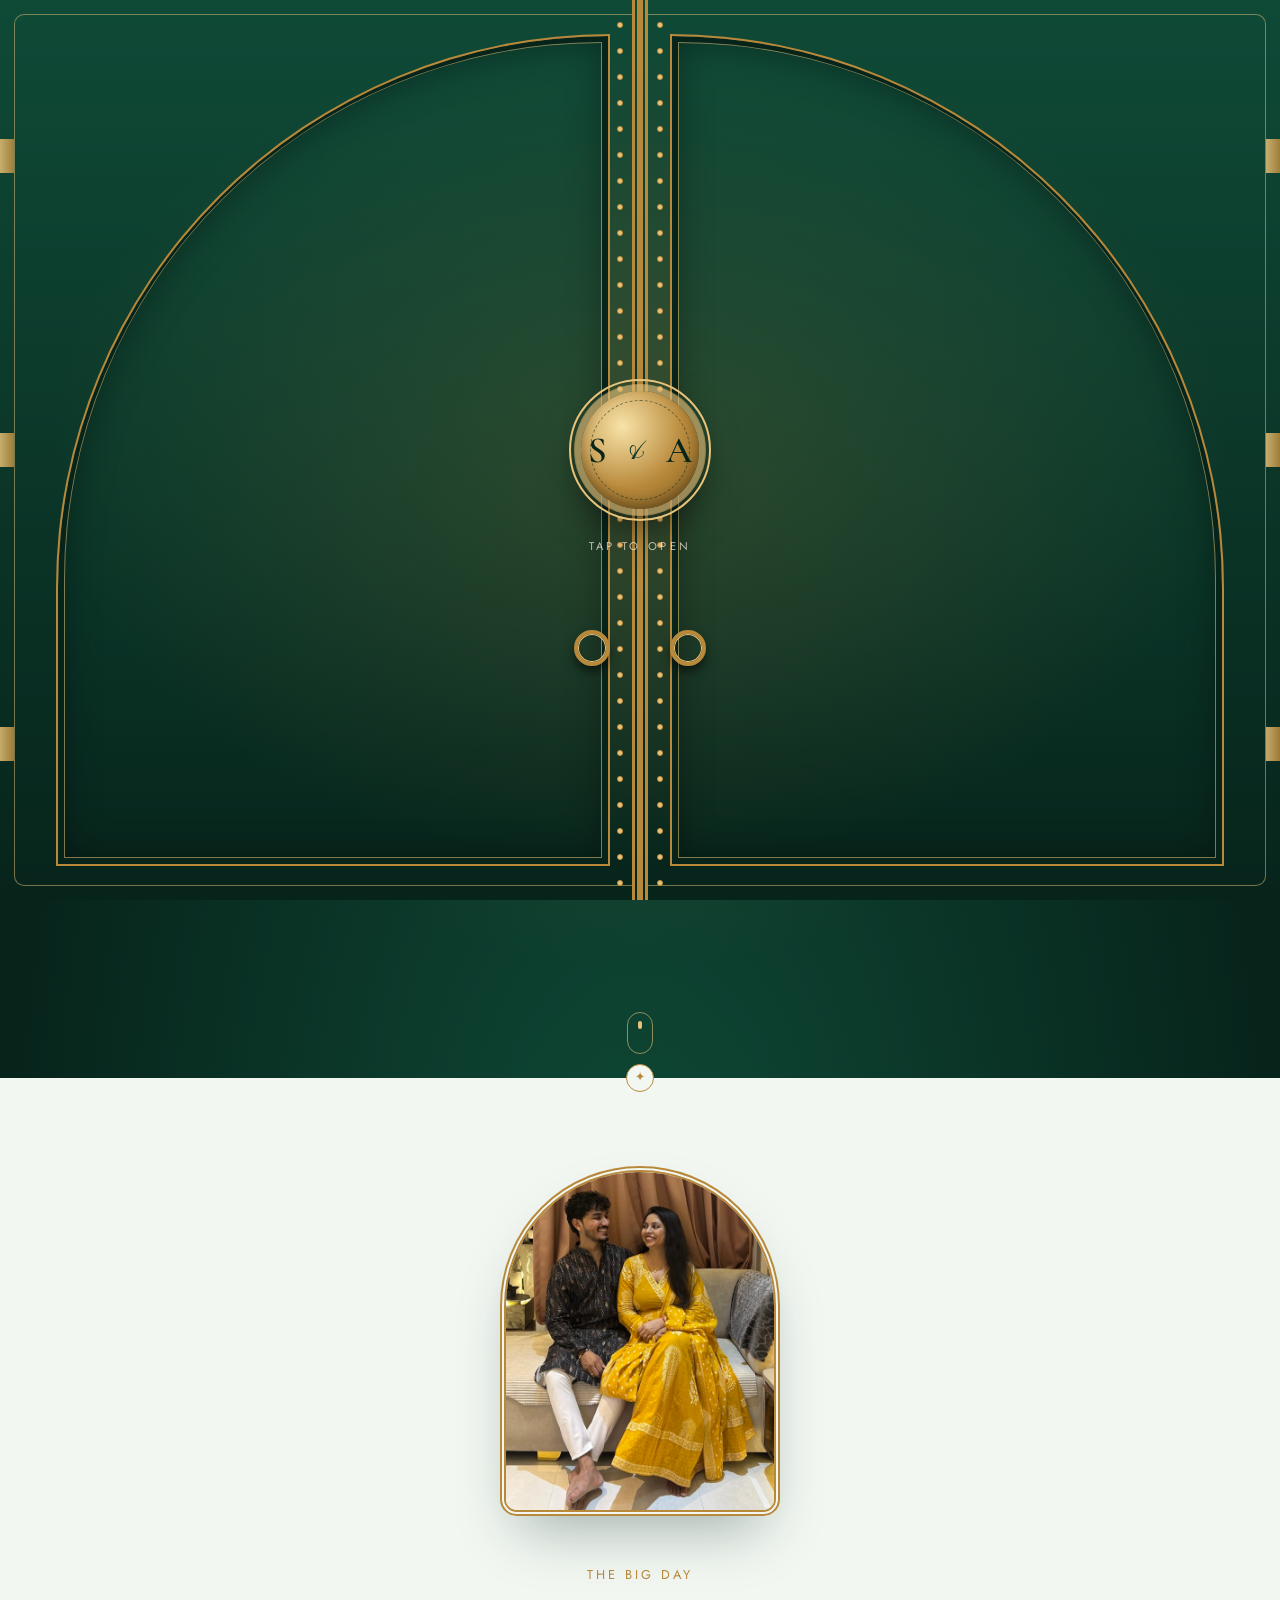
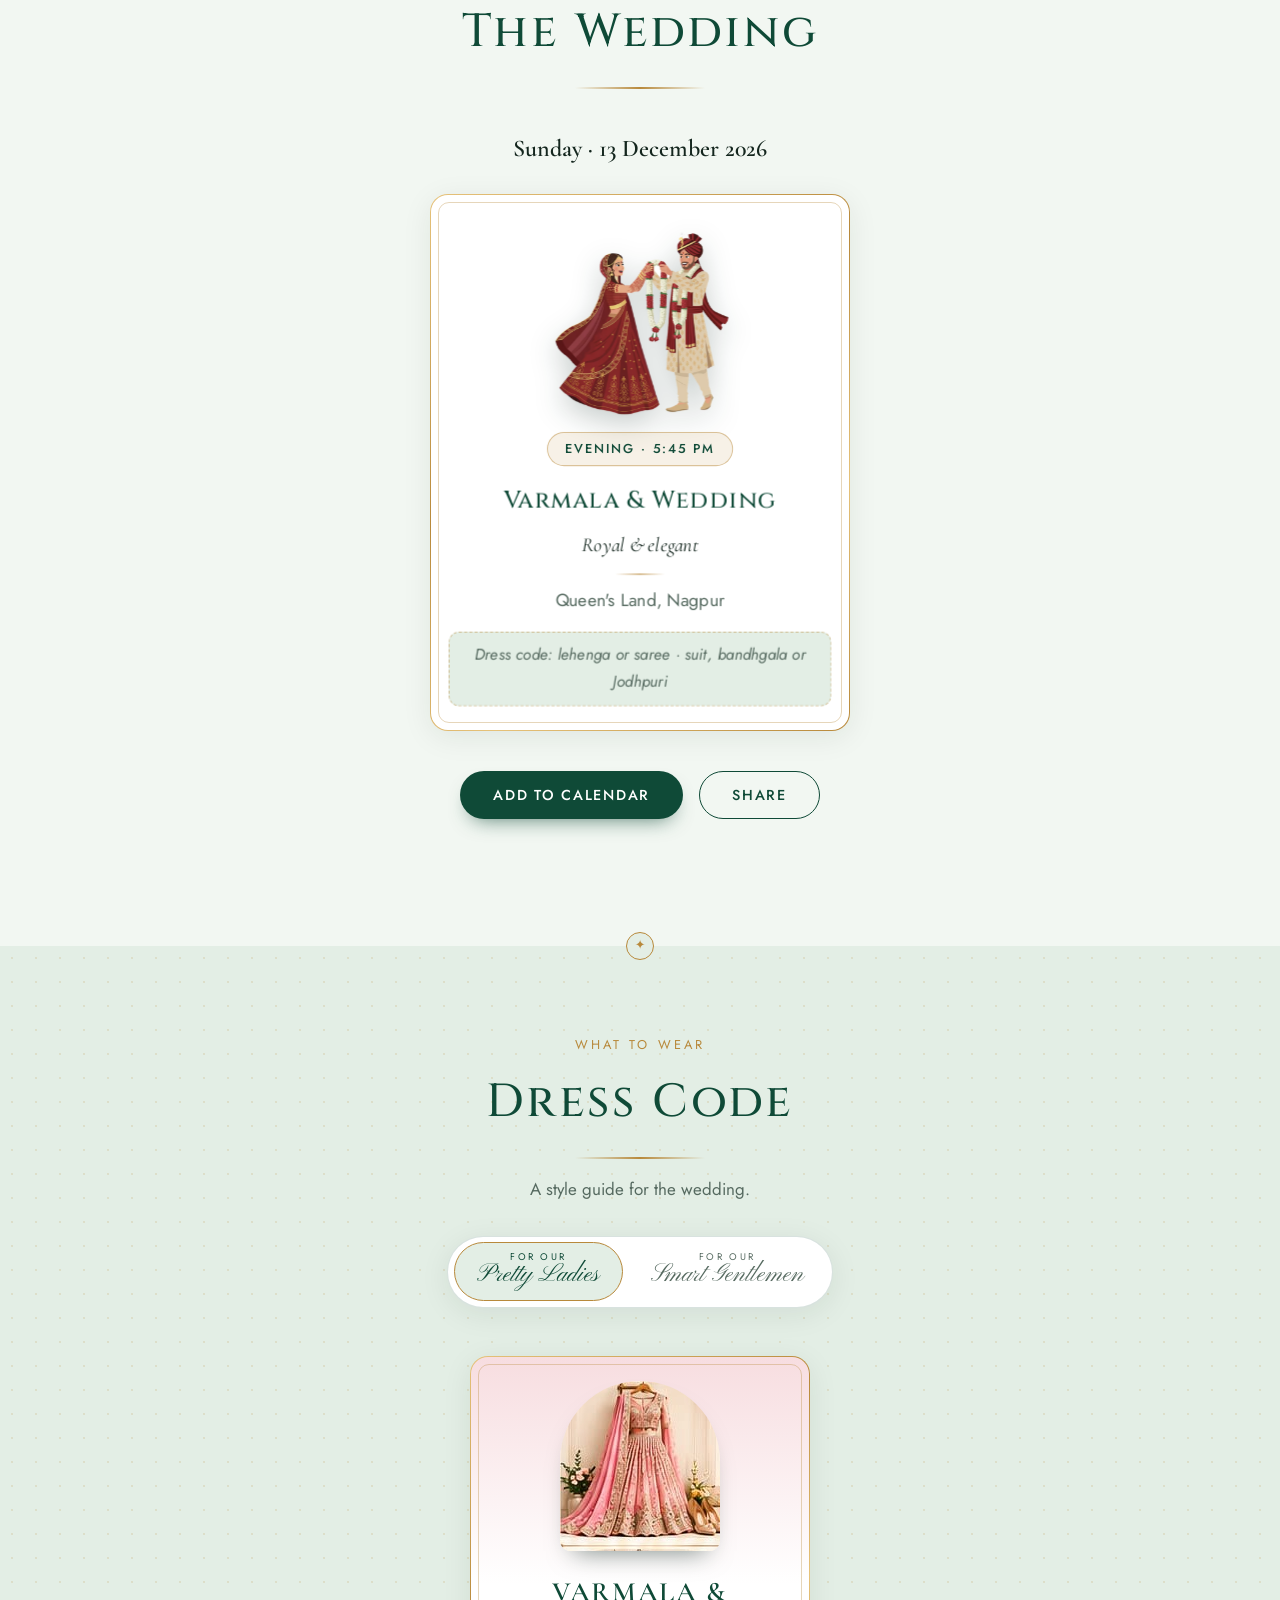
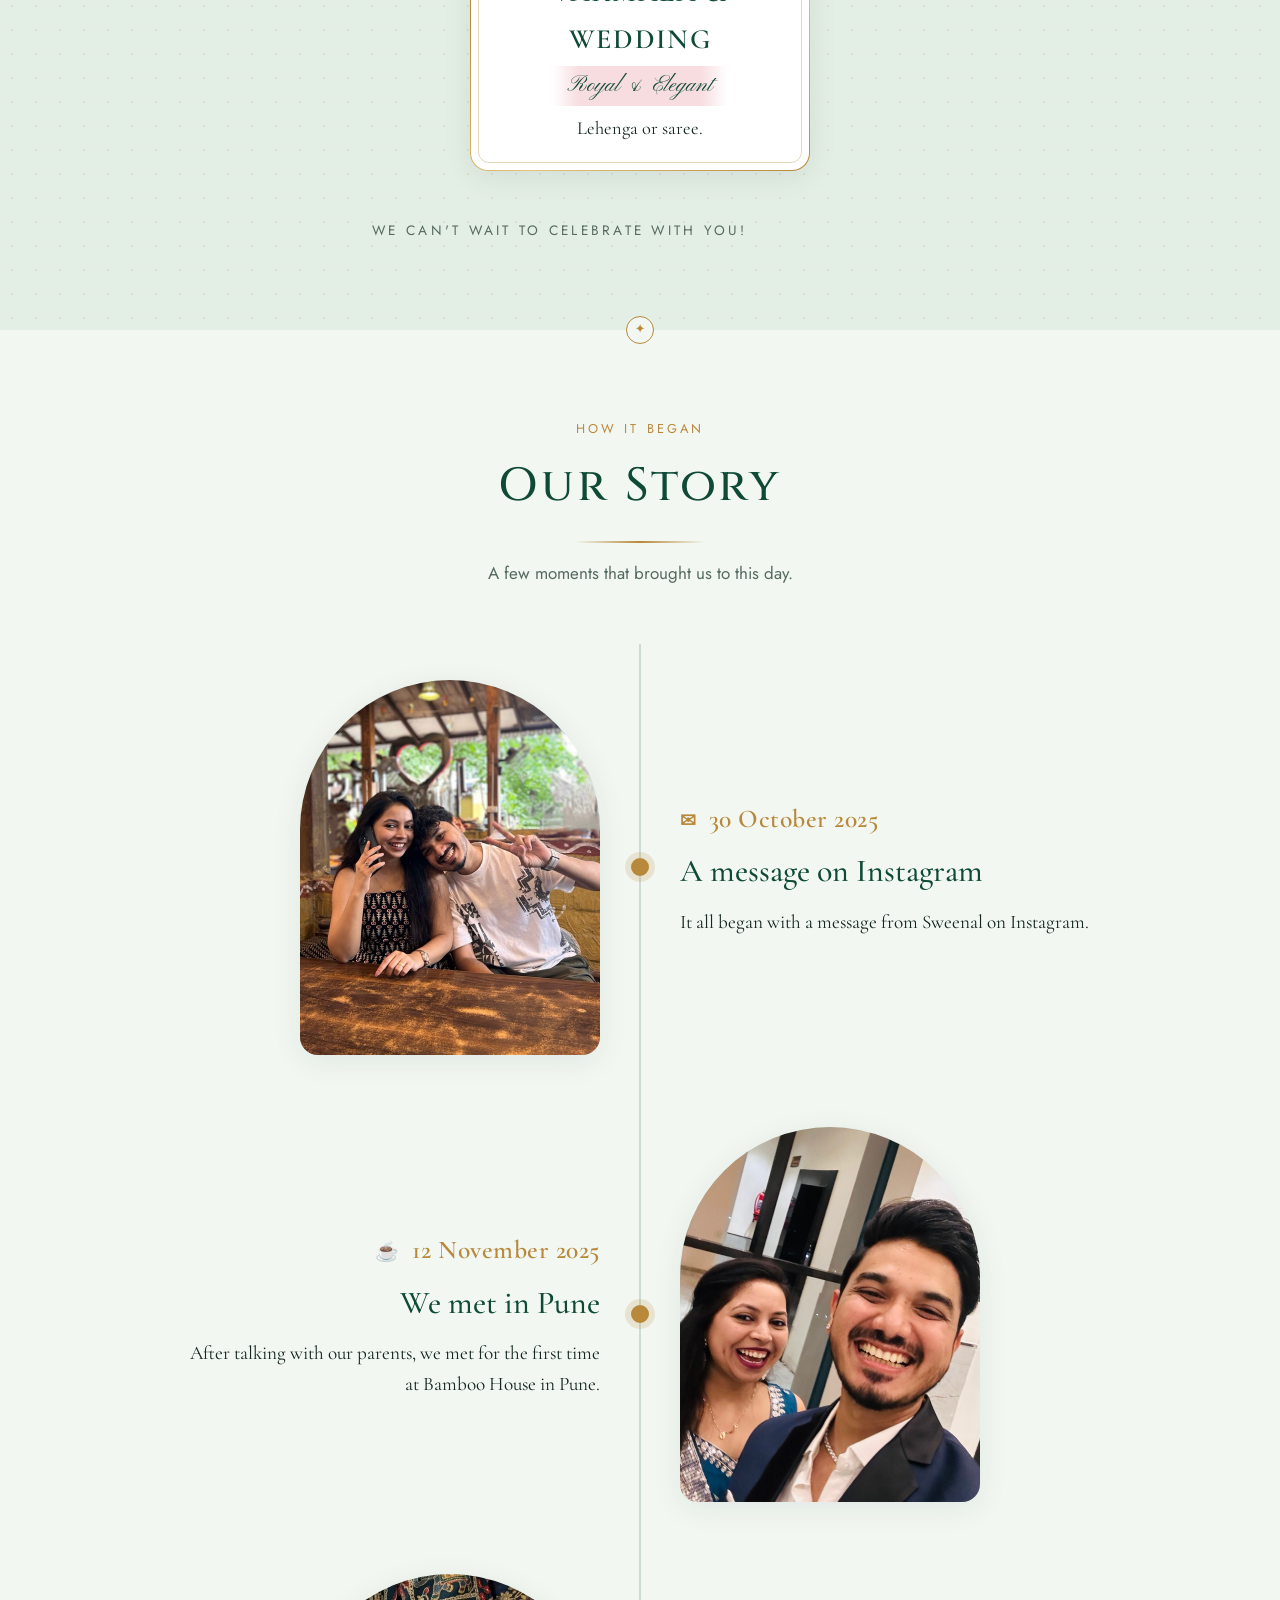
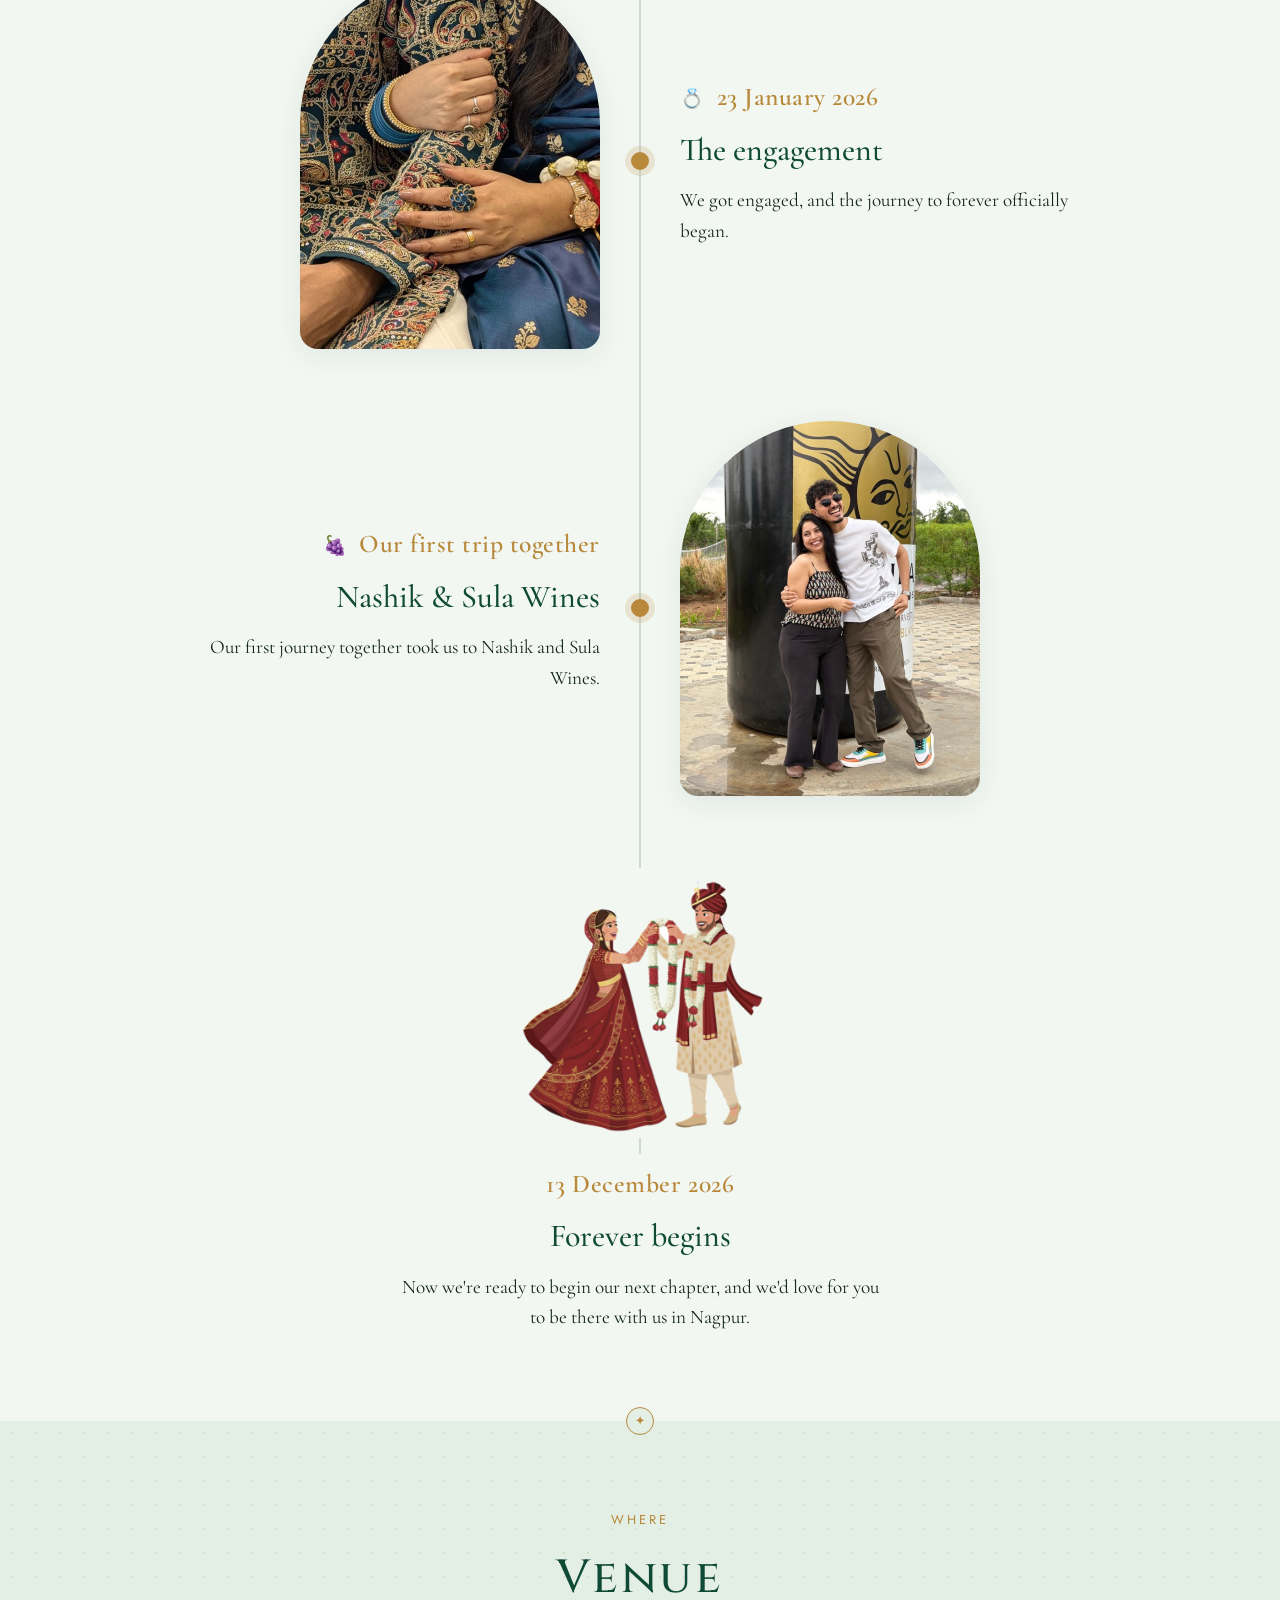
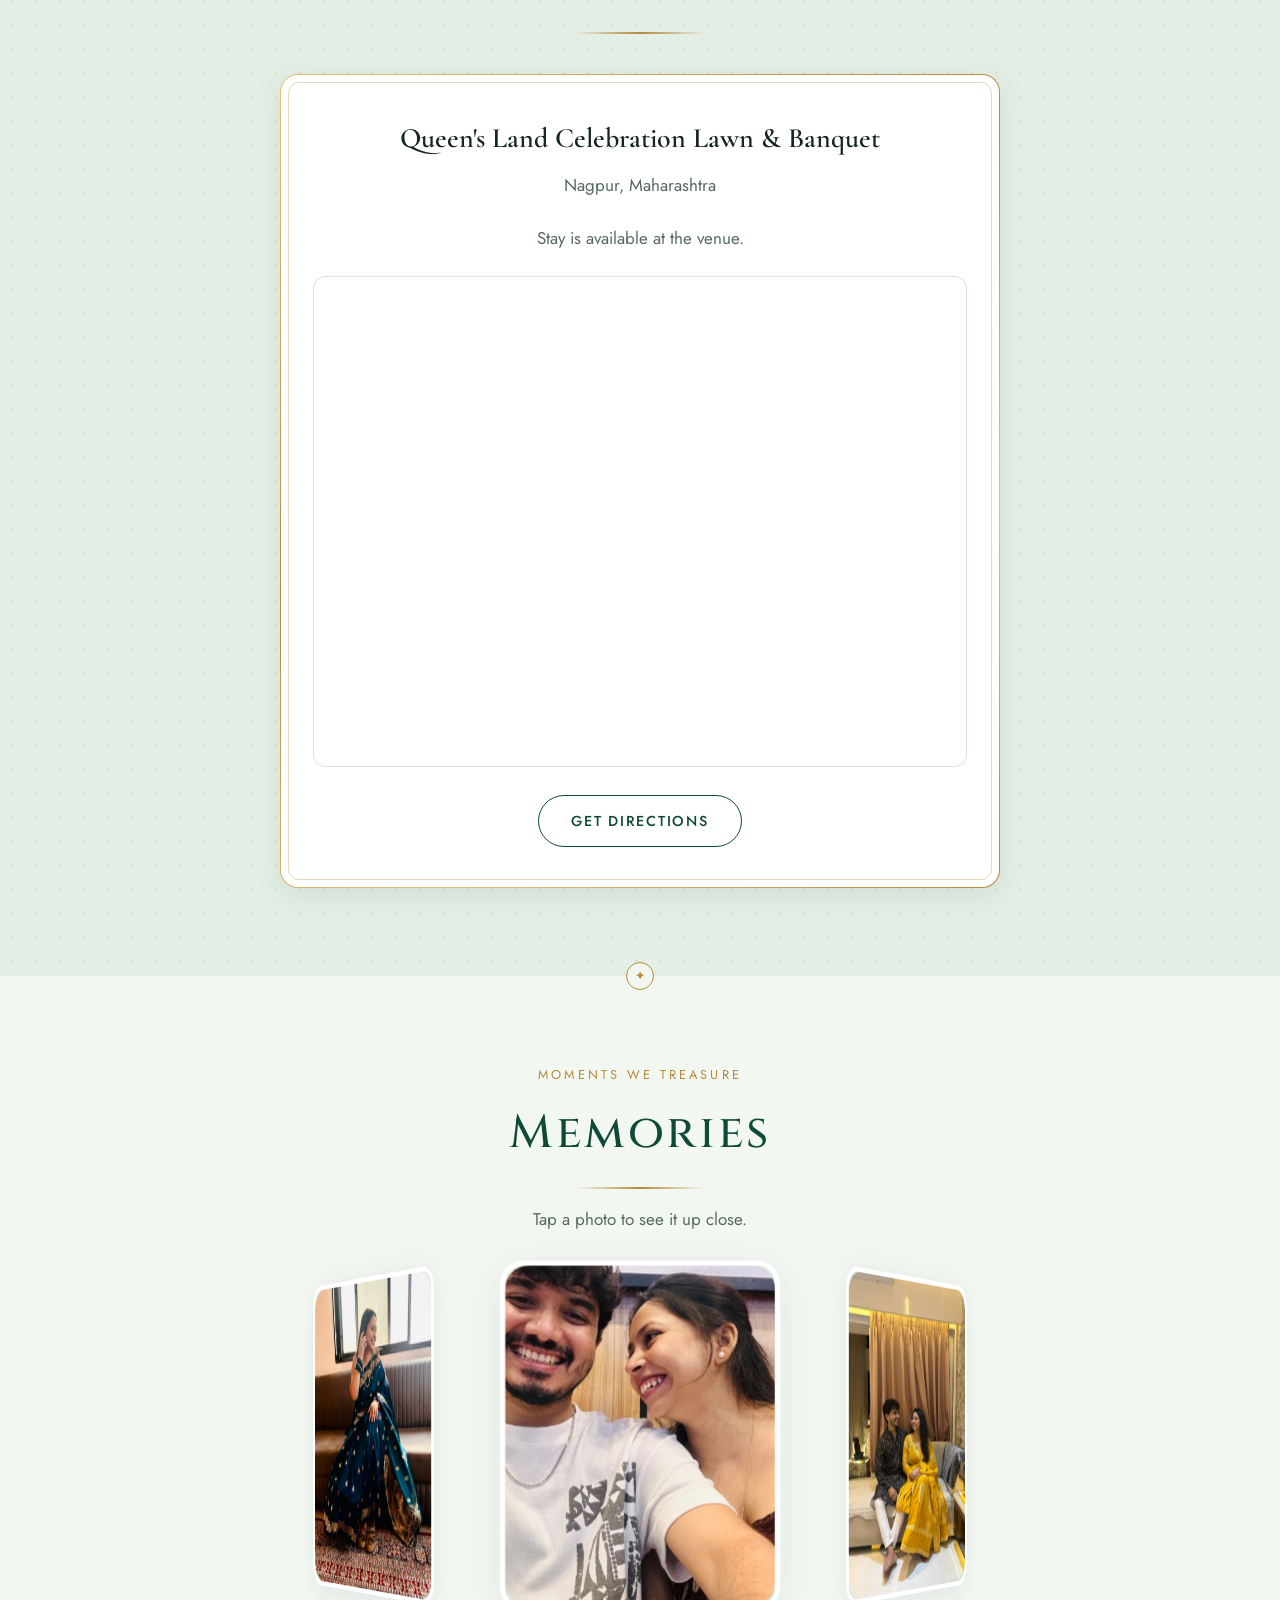
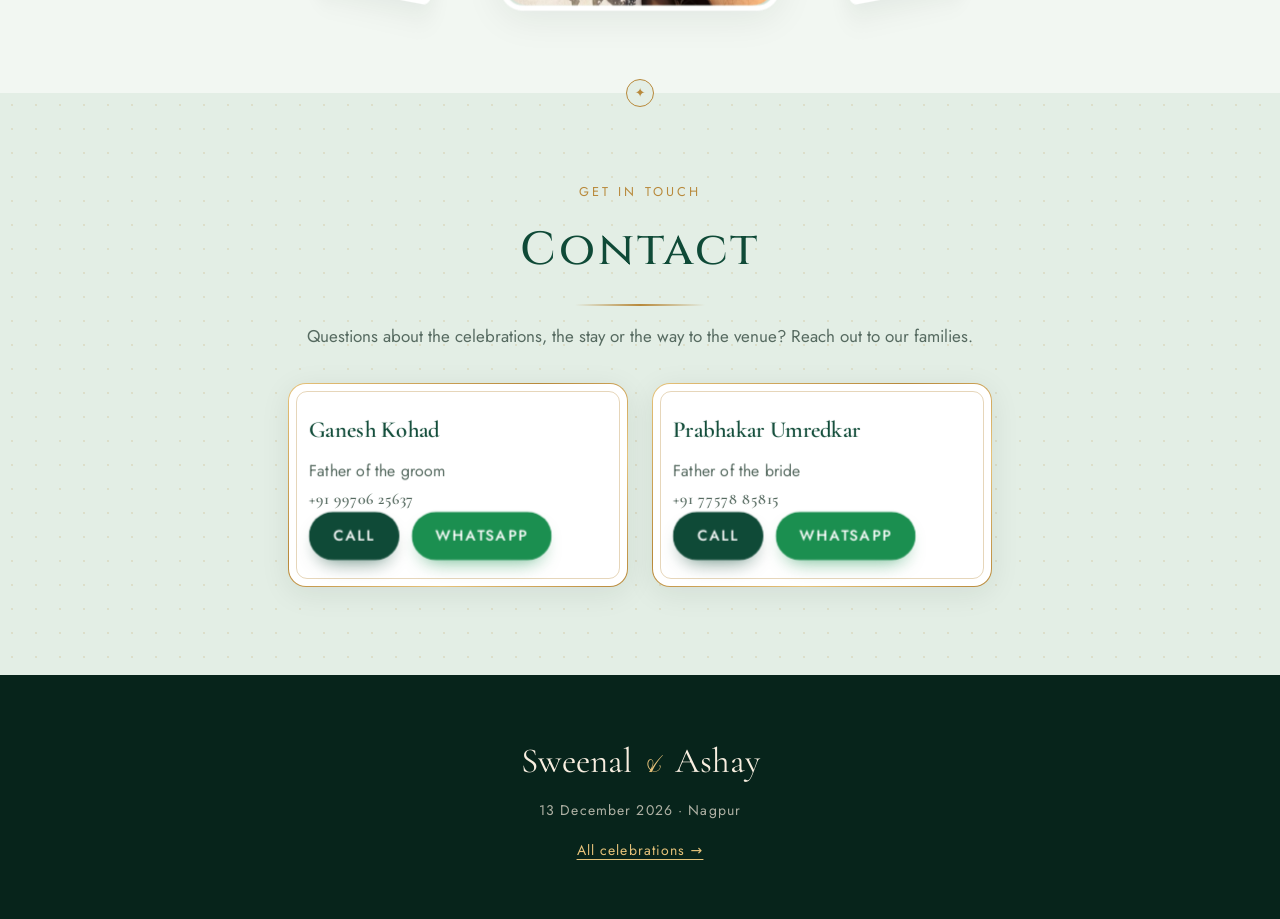
==== index.html @ dda554c6 "Add the S&A favicon and full web addresses for the WhatsApp link previews Co-Authored-By: Claude Son" ====
<!DOCTYPE html>
<html lang="en">
  <head>
    <meta charset="UTF-8" />
    <meta name="viewport" content="width=device-width, initial-scale=1.0, maximum-scale=1.0, user-scalable=no" />
    <meta name="description" content="Sunday, 13 December 2026 · 5:45 PM · Queen's Land Celebration Lawn &amp; Banquet, Nagpur. You are invited!" />
    <title>Wedding Invitation · Sweenal &amp; Ashay</title>
    <meta property="og:type" content="website" />
    <meta property="og:url" content="https://sweenal-ashay.pages.dev/" />
    <meta property="og:locale" content="en_IN" />
    <meta property="og:site_name" content="Sweenal &amp; Ashay" />
    <meta property="og:title" content="Wedding Invitation · Sweenal &amp; Ashay" />
    <meta property="og:description" content="Sunday, 13 December 2026 · 5:45 PM · Queen's Land Celebration Lawn &amp; Banquet, Nagpur. You are invited!" />
    <meta property="og:image" content="https://sweenal-ashay.pages.dev/images/og-wedding.jpg" />
    <meta property="og:image:type" content="image/jpeg" />
    <meta property="og:image:width" content="1200" />
    <meta property="og:image:height" content="630" />
    <meta property="og:image:alt" content="The wedding couple exchanging garlands" />
    <meta name="twitter:card" content="summary_large_image" />
    <meta name="twitter:title" content="Wedding Invitation · Sweenal &amp; Ashay" />
    <meta name="twitter:description" content="Sunday, 13 December 2026 · 5:45 PM · Queen's Land Celebration Lawn &amp; Banquet, Nagpur. You are invited!" />
    <meta name="twitter:image" content="https://sweenal-ashay.pages.dev/images/og-wedding.jpg" />
    <link rel="canonical" href="https://sweenal-ashay.pages.dev/" />
    <link rel="icon" href="favicon.ico" sizes="48x48" />
    <link rel="icon" type="image/png" sizes="32x32" href="favicon-32.png" />
    <link rel="icon" type="image/png" sizes="16x16" href="favicon-16.png" />
    <link rel="apple-touch-icon" href="apple-touch-icon.png" />
    <meta name="theme-color" content="#07241b" />
    <script>
      document.documentElement.classList.add("js");
    </script>
    <link rel="preconnect" href="https://fonts.googleapis.com" />
    <link rel="preconnect" href="https://fonts.gstatic.com" crossorigin />
    <link
      rel="stylesheet"
      href="https://fonts.googleapis.com/css2?family=Cormorant+Garamond:ital,wght@0,500;0,600;1,500&family=Cinzel:wght@500;600&family=Pinyon+Script&family=Jost:wght@400;500&family=Tiro+Devanagari+Sanskrit&display=swap"
    />
    <link rel="preload" as="image" href="images/ganeshji.jpg" />
    <link rel="stylesheet" href="css/styles.css" />
  </head>
  <body>
    <div class="invite is-loading" id="invite">
      <div class="invite-flap invite-flap-left" aria-hidden="true">
        <span class="door-panel"></span>
        <span class="door-studs"></span>
        <span class="door-hinges"></span>
        <span class="door-ring"></span>
      </div>
      <div class="invite-flap invite-flap-right" aria-hidden="true">
        <span class="door-panel"></span>
        <span class="door-studs"></span>
        <span class="door-hinges"></span>
        <span class="door-ring"></span>
      </div>
      <div class="invite-front">
        <button type="button" class="invite-seal" id="invite-seal" aria-label="Open the invitation from Sweenal and Ashay">
          S<span>&amp;</span>A
        </button>
        <p class="invite-hint" aria-hidden="true">Loading…</p>
      </div>
    </div>

    <main>
      <section class="hero" id="home">
        <canvas class="hero-canvas" id="petals" aria-hidden="true"></canvas>
        <div class="hero-stage">
          <div class="hero-card" id="hero-card">
            <div class="hero-arch" aria-hidden="true"></div>
            <div class="ganesh">
              <div class="ganesh-medallion">
                <img src="images/ganeshji.jpg" width="413" height="440"
                  alt="Lord Ganesha seated on a pink lotus" />
              </div>
              <p class="ganesh-mantra" lang="sa">॥ श्री गणेशाय नमः ॥</p>
            </div>
            <p class="hero-eyebrow">Two hearts, one beginning</p>
            <h1>
              Sweenal
              <span class="hero-amp">&amp;</span>
              Ashay
            </h1>
            <div class="hero-sub-row">
              <img class="hero-art" src="images/varmala.png" width="616" height="640" decoding="async" alt="" />
              <p class="hero-sub">are tying the knot</p>
              <img class="hero-art hero-art-flip" src="images/varmala.png" width="616" height="640" decoding="async" alt="" />
            </div>
            <div class="divider" aria-hidden="true"><span>✦</span></div>
            <p class="hero-date">13 December 2026 &middot; 5:45 PM</p>
            <p class="hero-place">Nagpur, Maharashtra</p>
            <div class="scratch" id="scratch" role="button" tabindex="0" aria-label="Scratch the gold foil to reveal a message. Press Enter to reveal it.">
              <p class="scratch-text"><small>Join us in our joy</small>You are invited</p>
              <canvas class="scratch-canvas" id="scratch-canvas" aria-hidden="true"></canvas>
            </div>

            <div class="countdown" id="countdown" data-end="2026-12-14T00:00:00+05:30" data-target="2026-12-13T17:45:00+05:30" aria-live="polite">
              <div class="cd-unit"><span id="cd-days">--</span><small>Days</small></div>
              <div class="cd-unit"><span id="cd-hours">--</span><small>Hours</small></div>
              <div class="cd-unit"><span id="cd-mins">--</span><small>Minutes</small></div>
              <div class="cd-unit"><span id="cd-secs">--</span><small>Seconds</small></div>
            </div>
          </div>
        </div>
        <a class="scroll-cue" href="#wedding" aria-label="Scroll to the wedding details"
          ><span></span
        ></a>
      </section>

      <section class="section reveal" id="wedding">
        <figure class="couple-portrait" data-tilt>
          <img src="images/couple-arch.jpg" width="600" height="750" loading="lazy" decoding="async"
            alt="The two of us sitting together in traditional outfits" />
        </figure>
        <p class="section-eyebrow">The big day</p>
        <h2>The Wedding</h2>

        <div class="event-day">
          <h3 class="day-heading">Sunday · 13 December 2026</h3>
          <div class="event-grid event-grid-single">
            <article class="event-card" data-tilt>
              <img class="event-art" src="images/varmala.png" width="616" height="640" loading="lazy" decoding="async" alt="" />
              <p class="event-time">Evening · 5:45 PM</p>
              <h4>Varmala &amp; Wedding</h4>
              <p class="event-theme">Royal &amp; elegant</p>
              <p>Queen's Land, Nagpur</p>
              <p class="event-dress">Dress code: lehenga or saree · suit, bandhgala or Jodhpuri</p>
            </article>
          </div>
        </div>

        <div class="event-actions">
          <button
            type="button"
            class="btn btn-primary"
            id="add-calendar"
            data-title="Sweenal &amp; Ashay's Wedding"
            data-start="2026-12-13T17:45:00+05:30"
            data-location="Queen's Land Celebration Lawn &amp; Banquet, Nagpur, Maharashtra"
            data-description="Varmala &amp; Wedding. Dress code: lehenga or saree · suit, bandhgala or Jodhpuri."
            data-file="sweenal-ashay-wedding.ics"
          >
            Add to calendar
          </button>
          <button
            type="button"
            class="btn btn-outline"
            id="share-invite"
            data-title="Sweenal &amp; Ashay's Wedding"
            data-text="Sweenal &amp; Ashay are getting married on 13 December 2026. You are invited!"
          >
            Share
          </button>
        </div>
        <p class="share-note" id="share-note" role="status"></p>
      </section>

      <section class="section section-tinted reveal" id="dress-code">
        <p class="section-eyebrow">What to wear</p>
        <h2>Dress Code</h2>
        <p class="section-lead">A style guide for the wedding.</p>

        <div class="wardrobe-toggle" role="group" aria-label="Show outfits for">
          <button type="button" class="is-active" aria-pressed="true" data-side="ladies">
            <small>For our</small> Pretty Ladies
          </button>
          <button type="button" aria-pressed="false" data-side="gents">
            <small>For our</small> Smart Gentlemen
          </button>
        </div>

        <div class="wardrobe wardrobe-single" id="wardrobe">
          <article class="outfit" style="--i: 0" data-tilt>
            <div class="outfit-inner">
              <div class="outfit-face outfit-ladies">
                <img src="images/outfits/ladies-5.jpg" width="160" height="170" loading="lazy"
                  alt="Pink embroidered lehenga" />
                <h3>Varmala &amp; Wedding</h3>
                <p class="outfit-theme">Royal &amp; Elegant</p>
                <p>Lehenga or saree.</p>
              </div>
              <div class="outfit-face outfit-gents" aria-hidden="true">
                <img src="images/outfits/gents-5.jpg" width="160" height="170" loading="lazy"
                  alt="Maroon Jodhpuri bandhgala with white trousers" />
                <h3>Varmala &amp; Wedding</h3>
                <p class="outfit-theme">Royal &amp; Elegant</p>
                <p>Suit, bandhgala or Jodhpuri.</p>
              </div>
            </div>
          </article>
        </div>

        <p class="wardrobe-sign">We can't wait to celebrate with you!</p>
      </section>

      <section class="section reveal" id="story">
        <p class="section-eyebrow">How it began</p>
        <h2>Our Story</h2>
        <p class="section-lead">A few moments that brought us to this day.</p>

        <ol class="timeline" id="timeline">
          <li class="moment">
            <figure class="photo-placeholder" data-tilt>
              <img src="images/story/1.jpg" width="600" height="750" loading="lazy" decoding="async"
                alt="The two of us laughing together at a cafe, with a heart-shaped frame behind us" />
            </figure>
            <div class="moment-text">
              <p class="moment-date"><span class="moment-icon" aria-hidden="true">✉</span> 30 October 2025</p>
              <h3>A message on Instagram</h3>
              <p>It all began with a message from Sweenal on Instagram.</p>
            </div>
          </li>
          <li class="moment">
            <figure class="photo-placeholder" data-tilt>
              <img src="images/story/2.jpg" width="600" height="750" loading="lazy" decoding="async"
                alt="A close selfie of the two of us, dressed up and smiling" />
            </figure>
            <div class="moment-text">
              <p class="moment-date"><span class="moment-icon" aria-hidden="true">☕</span> 12 November 2025</p>
              <h3>We met in Pune</h3>
              <p>After talking with our parents, we met for the first time at Bamboo House in Pune.</p>
            </div>
          </li>
          <li class="moment">
            <figure class="photo-placeholder" data-tilt>
              <img src="images/story/3-engagement.jpg" width="600" height="750" loading="lazy" decoding="async"
                alt="A close-up of our hands with the engagement rings, in embroidered and navy gold-motif outfits" />
            </figure>
            <div class="moment-text">
              <p class="moment-date"><span class="moment-icon" aria-hidden="true">💍</span> 23 January 2026</p>
              <h3>The engagement</h3>
              <p>We got engaged, and the journey to forever officially began.</p>
            </div>
          </li>
          <li class="moment">
            <figure class="photo-placeholder" data-tilt>
              <img src="images/story/4-sula.jpg" width="600" height="750" loading="lazy" decoding="async"
                alt="The two of us hugging in front of a giant wine bottle" />
            </figure>
            <div class="moment-text">
              <p class="moment-date"><span class="moment-icon" aria-hidden="true">🍇</span> Our first trip together</p>
              <h3>Nashik &amp; Sula Wines</h3>
              <p>Our first journey together took us to Nashik and Sula Wines.</p>
            </div>
          </li>
          <li class="moment moment-final">
            <img class="moment-art" src="images/varmala.png" width="616" height="640" loading="lazy" decoding="async" alt="" />
            <div class="moment-text">
              <p class="moment-date">13 December 2026</p>
              <h3>Forever begins</h3>
              <p>
                Now we're ready to begin our next chapter, and we'd love for you
                to be there with us in Nagpur.
              </p>
            </div>
          </li>
        </ol>
      </section>

      <section class="section section-tinted reveal" id="venue">
        <p class="section-eyebrow">Where</p>
        <h2>Venue</h2>
        <div class="venue-card">
          <h3>Queen's Land Celebration Lawn &amp; Banquet</h3>
          <p>Nagpur, Maharashtra</p>
          <p>Stay is available at the venue.</p>
          <div class="map-embed">
            <iframe
              src="https://www.google.com/maps/embed?pb=!1m18!1m12!1m3!1d3723.0942266897073!2d79.12512547503259!3d21.068898480590526!2m3!1f0!2f0!3f0!3m2!1i1024!2i768!4f13.1!3m3!1m2!1s0x3bd4b9ad30cc6a53%3A0xd329767a91f4fda3!2sQueen's%20Land%20Celebration%20Lawn%20and%20Banquet%2C%20Nagpur!5e0!3m2!1sen!2sin!4v1792346264854!5m2!1sen!2sin"
              title="Map to Queen's Land Celebration Lawn & Banquet, Nagpur"
              allowfullscreen
              loading="lazy"
              referrerpolicy="strict-origin-when-cross-origin"
            ></iframe>
          </div>
          <a
            class="btn btn-outline"
            href="https://www.google.com/maps/search/?api=1&amp;query=Queen%27s+Land+Celebration+Lawn+and+Banquet+Nagpur"
            target="_blank"
            rel="noopener"
            >Get directions</a
          >
        </div>
      </section>

      <section class="section reveal" id="memories">
        <p class="section-eyebrow">Moments we treasure</p>
        <h2>Memories</h2>
        <p class="section-lead">Tap a photo to see it up close.</p>
        <div class="carousel">
          <div class="carousel-ring" style="--n: 7">
            <button type="button" class="photo-placeholder memory" style="--i: 0" data-caption="Laughing together" data-full="images/memories/1.jpg">
              <img src="images/memories/1-thumb.jpg" width="480" height="600" loading="lazy" decoding="async"
                alt="A close selfie of the two of us smiling at each other" />
            </button>
            <button type="button" class="photo-placeholder memory" style="--i: 1" data-caption="Evening in yellow" data-full="images/memories/2.jpg">
              <img src="images/memories/2-thumb.jpg" width="480" height="600" loading="lazy" decoding="async"
                alt="The two of us sitting together, one in a mustard-yellow suit" />
            </button>
            <button type="button" class="photo-placeholder memory" style="--i: 2" data-caption="Mirror selfie" data-full="images/memories/3.jpg">
              <img src="images/memories/3-thumb.jpg" width="480" height="600" loading="lazy" decoding="async"
                alt="A mirror selfie of the two of us, smiling, with a yellow dupatta and a dark printed kurta" />
            </button>
            <button type="button" class="photo-placeholder memory" style="--i: 3" data-caption="A furry friend" data-full="images/memories/4.jpg">
              <img src="images/memories/4-thumb.jpg" width="480" height="600" loading="lazy" decoding="async"
                alt="Smiling with a fluffy dog on a cafe sofa" />
            </button>
            <button type="button" class="photo-placeholder memory" style="--i: 4" data-caption="Elegance in navy" data-full="images/memories/5.jpg">
              <img src="images/memories/5-thumb.jpg" width="480" height="600" loading="lazy" decoding="async"
                alt="Standing by a window in a navy and gold saree" />
            </button>
            <button type="button" class="photo-placeholder memory" style="--i: 5" data-caption="Dressed up together" data-full="images/memories/6.jpg">
              <img src="images/memories/6-thumb.jpg" width="480" height="600" loading="lazy" decoding="async"
                alt="The two of us in traditional outfits by a tall window" />
            </button>
            <button type="button" class="photo-placeholder memory" style="--i: 6" data-caption="Sitting pretty" data-full="images/memories/7.jpg">
              <img src="images/memories/7-thumb.jpg" width="480" height="600" loading="lazy" decoding="async"
                alt="Seated in a navy saree with gold motifs" />
            </button>
          </div>
        </div>
      </section>

      <section class="section section-tinted reveal" id="contact">
        <p class="section-eyebrow">Get in touch</p>
        <h2>Contact</h2>
        <p class="section-lead">Questions about the celebrations, the stay or the way to the venue? Reach out to our families.</p>
        <div class="info-grid contact-grid">
          <div class="info-card" data-tilt>
            <h3>Ganesh Kohad</h3>
            <p class="contact-role">Father of the groom</p>
            <p class="contact-number">+91 99706 25637</p>
            <div class="contact-actions">
              <a class="btn btn-primary" href="tel:+919970625637">Call</a>
              <a
                class="btn btn-whatsapp"
                href="https://wa.me/919970625637?text=Hello%2C%20I%27m%20writing%20about%20Sweenal%20%26%20Ashay%27s%20wedding."
                target="_blank"
                rel="noopener"
                >WhatsApp</a
              >
            </div>
          </div>
          <div class="info-card" data-tilt>
            <h3>Prabhakar Umredkar</h3>
            <p class="contact-role">Father of the bride</p>
            <p class="contact-number">+91 77578 85815</p>
            <div class="contact-actions">
              <a class="btn btn-primary" href="tel:+917757885815">Call</a>
              <a
                class="btn btn-whatsapp"
                href="https://wa.me/917757885815?text=Hello%2C%20I%27m%20writing%20about%20Sweenal%20%26%20Ashay%27s%20wedding."
                target="_blank"
                rel="noopener"
                >WhatsApp</a
              >
            </div>
          </div>
        </div>
      </section>
    </main>

    <footer class="site-footer">
      <p class="footer-names">Sweenal <span>&amp;</span> Ashay</p>
      <p>13 December 2026 · Nagpur</p>
      <p><a class="footer-link" href="events/">All celebrations &rarr;</a></p>
    </footer>

    <dialog class="lightbox" id="lightbox" aria-label="Memories">
      <button type="button" class="lightbox-close" aria-label="Close">×</button>
      <button type="button" class="lightbox-nav lightbox-prev" aria-label="Previous photo">‹</button>
      <figure class="lightbox-stage">
        <div class="lightbox-media" id="lightbox-media"></div>
        <figcaption>
          <span id="lightbox-caption"></span>
          <small id="lightbox-count"></small>
        </figcaption>
      </figure>
      <button type="button" class="lightbox-nav lightbox-next" aria-label="Next photo">›</button>
    </dialog>

    <audio id="music" src="audio/music.m4a" preload="none"></audio>
    <button type="button" class="music-toggle" id="music-toggle" aria-pressed="false" aria-label="Play music">
      <span aria-hidden="true">&#9834;</span>
    </button>

    <script src="js/main.js"></script>
  </body>
</html>
---- css/styles.css ----
*,
*::before,
*::after {
  box-sizing: border-box;
}

:root {
  --color-bg: #f2f7f2;
  --color-surface: #ffffff;
  --color-tint: #e3eee5;
  --color-text: #14261e;
  --color-muted: #566a60;
  --color-accent: #0f4a37;
  --color-accent-hover: #0a3527;
  --color-gold: #b8893b;
  --color-gold-light: #e6c27a;
  --color-blush: #f7dde0;
  --color-sage: #e2e8d2;
  --color-green: #24402f;
  --color-night: #07241b;
  --color-whatsapp: #1b8f50;
  --color-night-2: #0f4a37;
  --color-on-dark: #f8eee0;
  --color-line: rgba(15, 74, 55, 0.16);
  --swatch-yellow: #f5c542;
  --swatch-orange: #f08a2c;
  --swatch-pink: #ec7a9c;
  --font-serif: "Cormorant Garamond", Georgia, serif;
  --font-display: "Cinzel", "Cormorant Garamond", Georgia, serif;
  --font-script: "Pinyon Script", cursive;
  --font-devanagari: "Tiro Devanagari Sanskrit", "Noto Serif Devanagari", serif;
  --font-sans: "Jost", system-ui, -apple-system, "Segoe UI", Roboto, sans-serif;
  --max-width: 1080px;
  --radius: 18px;
  --shadow: 0 6px 30px rgba(7, 36, 27, 0.08);
  --shadow-deep: 0 30px 60px -20px rgba(7, 36, 27, 0.35);
  --ease-out: cubic-bezier(0.22, 1, 0.36, 1);
}

html {
  scroll-behavior: smooth;
  overflow-x: hidden;
  overscroll-behavior-x: none;
}

body {
  margin: 0;
  font-family: var(--font-sans);
  font-size: 1.0625rem;
  line-height: 1.7;
  color: var(--color-text);
  background: var(--color-bg);
  overflow-x: hidden;
  overflow-x: clip;
  /* only vertical panning: no sideways sliding and no pinch-zoom (swipes in the photo viewer still reach the script) */
  touch-action: pan-y;
}

img {
  max-width: 100%;
  display: block;
}

a {
  color: var(--color-accent);
}

/* Opening invitation: a pair of palace doors with a gold seam and a seal; tap the seal and they swing open */

.invite {
  display: none;
}

.js .invite {
  --seal: 118px;
  display: block;
  position: fixed;
  inset: 0;
  z-index: 100;
  perspective: 1800px;
  perspective-origin: 50% 50%;
}

.js .invite[hidden] {
  display: none;
}

.js.invite-open .invite {
  pointer-events: none;
}

html.js:not(.invite-open) {
  overflow: hidden;
}

.invite-flap {
  position: absolute;
  top: 0;
  bottom: 0;
  width: 50%;
  overflow: hidden;
  background:
    radial-gradient(ellipse at 100% 50%, rgba(184, 137, 59, 0.28), transparent 65%),
    linear-gradient(180deg, var(--color-night-2), var(--color-night));
  transition:
    transform 1.8s cubic-bezier(0.65, 0, 0.25, 1),
    opacity 0.5s 1.3s;
}

/* the vertical divider where the two doors meet: a double gold line */
.invite-flap-left {
  left: 0;
  transform-origin: 0 50%;
  border-right: 8px double var(--color-gold);
}

.invite-flap-right {
  right: 0;
  transform-origin: 100% 50%;
  border-left: 8px double var(--color-gold);
  background:
    radial-gradient(ellipse at 0% 50%, rgba(184, 137, 59, 0.28), transparent 65%),
    linear-gradient(180deg, var(--color-night-2), var(--color-night));
}

/* gold frame that runs across both doors */
.invite-flap::before {
  content: "";
  position: absolute;
  inset: 14px 0 14px 14px;
  border: 1px solid rgba(230, 194, 122, 0.5);
  border-right: 0;
  border-radius: 10px 0 0 10px;
}

.invite-flap-right::before {
  inset: 14px 14px 14px 0;
  border: 1px solid rgba(230, 194, 122, 0.5);
  border-left: 0;
  border-radius: 0 10px 10px 0;
}

/* shading that deepens as each door swings away */
.invite-flap::after {
  content: "";
  position: absolute;
  inset: 0;
  background: linear-gradient(90deg, transparent, rgba(0, 0, 0, 0.55));
  opacity: 0;
  transition: opacity 1.8s;
}

.invite-flap-right::after {
  background: linear-gradient(270deg, transparent, rgba(0, 0, 0, 0.55));
}

/* carved arch panel: the two panels join into one arch when the doors are shut */
.door-panel {
  position: absolute;
  top: 34px;
  bottom: 34px;
  left: clamp(28px, 8vw, 56px);
  right: 22px;
  border: 2px solid var(--color-gold);
  border-radius: 100vw 0 0 0;
  background:
    linear-gradient(180deg, rgba(15, 74, 55, 0.5), rgba(7, 36, 27, 0.15));
  box-shadow:
    inset 0 0 0 6px var(--color-night),
    inset 0 0 0 7px rgba(230, 194, 122, 0.55),
    inset 0 0 40px rgba(0, 0, 0, 0.45);
}

.invite-flap-right .door-panel {
  left: 22px;
  right: clamp(28px, 8vw, 56px);
  border-radius: 0 100vw 0 0;
  background:
    linear-gradient(180deg, rgba(15, 74, 55, 0.5), rgba(7, 36, 27, 0.15));
}

/* a column of brass studs beside the seam */
.door-studs {
  position: absolute;
  top: 12px;
  bottom: 12px;
  right: 6px;
  width: 12px;
  background: radial-gradient(circle, var(--color-gold-light) 0 1.5px, var(--color-gold) 2.5px, transparent 3.5px) 50% 0 / 12px 26px repeat-y;
}

.invite-flap-right .door-studs {
  right: auto;
  left: 6px;
}

/* three gold hinge plates on the outer edge */
.door-hinges {
  position: absolute;
  top: 0;
  bottom: 0;
  left: 0;
  width: 14px;
  background:
    linear-gradient(90deg, var(--color-gold-light), var(--color-gold)) 0 16% / 100% 34px no-repeat,
    linear-gradient(90deg, var(--color-gold-light), var(--color-gold)) 0 50% / 100% 34px no-repeat,
    linear-gradient(90deg, var(--color-gold-light), var(--color-gold)) 0 84% / 100% 34px no-repeat;
  border-radius: 0 4px 4px 0;
  opacity: 0.85;
}

.invite-flap-right .door-hinges {
  left: auto;
  right: 0;
  border-radius: 4px 0 0 4px;
}

/* brass door ring beside the seam, below the seal */
.door-ring {
  position: absolute;
  top: 70%;
  right: 22px;
  width: 36px;
  height: 36px;
  border: 4px solid var(--color-gold);
  border-radius: 50%;
  background: radial-gradient(circle, transparent 55%, rgba(0, 0, 0, 0.35));
  box-shadow:
    0 6px 10px rgba(0, 0, 0, 0.5),
    inset 0 0 0 1px var(--color-gold-light);
}

.invite-flap-right .door-ring {
  right: auto;
  left: 22px;
}

.invite-front {
  position: absolute;
  inset: 0;
  color: var(--color-on-dark);
  text-align: center;
  pointer-events: none;
  transition: opacity 0.5s, transform 0.6s var(--ease-out);
}

.invite-seal {
  position: absolute;
  top: calc(50% - var(--seal) / 2);
  left: calc(50% - var(--seal) / 2);
  display: grid;
  place-items: center;
  grid-auto-flow: column;
  width: var(--seal);
  height: var(--seal);
  padding: 0;
  border: 0;
  border-radius: 50%;
  background: radial-gradient(circle at 35% 30%, #f8e3a8, var(--color-gold) 55%, #7d5a1f);
  box-shadow:
    0 0 0 6px rgba(230, 194, 122, 0.18),
    0 0 0 7px rgba(230, 194, 122, 0.55),
    inset 0 -6px 12px rgba(0, 0, 0, 0.3),
    0 18px 40px rgba(0, 0, 0, 0.55);
  font-family: var(--font-serif);
  font-size: 2.3rem;
  font-weight: 600;
  color: var(--color-night);
  cursor: pointer;
  pointer-events: auto;
  animation: seal-pulse 2.4s ease-in-out infinite;
  transition: transform 0.5s var(--ease-out), opacity 0.4s;
}

.invite-seal::before {
  content: "";
  position: absolute;
  inset: 9px;
  border: 1px dashed rgba(7, 36, 27, 0.5);
  border-radius: 50%;
}

.is-loading .invite-seal {
  animation: none;
  opacity: 0.75;
  cursor: progress;
}

.is-loading .invite-seal::before {
  animation: seal-spin 2.4s linear infinite;
}

.invite-seal span {
  margin: 0 0.05em;
  font-family: var(--font-script);
  font-weight: 400;
  color: var(--color-accent-hover);
}

.invite-seal:focus-visible {
  outline: 2px solid var(--color-gold-light);
  outline-offset: 10px;
}

.invite-hint {
  position: absolute;
  top: calc(50% + var(--seal) / 2 + 1.75rem);
  left: 0;
  right: 0;
  margin: 0;
  font-size: 0.7rem;
  letter-spacing: 0.3em;
  text-transform: uppercase;
  color: rgba(248, 238, 224, 0.75);
  animation: hint-fade 2.4s ease-in-out infinite;
}

.invite-open .invite-seal {
  animation: none;
  transform: scale(1.35);
  opacity: 0;
}

.invite-open .invite-front {
  opacity: 0;
  transform: scale(1.08);
}

/* doors open inwards, hinged at the outer edges */
.invite-open .invite-flap-left {
  transform: rotateY(78deg);
  opacity: 0;
}

.invite-open .invite-flap-right {
  transform: rotateY(-78deg);
  opacity: 0;
}

.invite-open .invite-flap::after {
  opacity: 1;
}

@keyframes seal-pulse {
  50% {
    transform: scale(1.06);
    box-shadow:
      0 0 0 10px rgba(230, 194, 122, 0.12),
      0 0 0 11px rgba(230, 194, 122, 0.45),
      inset 0 -6px 12px rgba(0, 0, 0, 0.3),
      0 18px 50px rgba(230, 194, 122, 0.35);
  }
}

@keyframes seal-spin {
  to {
    transform: rotate(360deg);
  }
}

@keyframes hint-fade {
  50% {
    opacity: 0.35;
  }
}

@keyframes reveal-glow {
  50% {
    text-shadow: 0 0 18px rgba(230, 194, 122, 0.7);
  }
}

@keyframes petal-burst {
  from {
    opacity: 1;
    transform: translate(0, 0) rotate(0deg);
  }
  to {
    opacity: 0;
    transform: translate(var(--dx), var(--dy)) rotate(var(--rot));
  }
}

/* Hero */

.hero {
  position: relative;
  display: grid;
  place-items: center;
  min-height: 100svh;
  padding: 3rem 1.25rem 5rem;
  overflow: hidden;
  text-align: center;
  color: var(--color-on-dark);
  background:
    radial-gradient(ellipse at 50% 35%, rgba(184, 137, 59, 0.22), transparent 60%),
    radial-gradient(ellipse at 50% 120%, var(--color-night-2), transparent 70%),
    var(--color-night);
}

/* fixed to the screen, so the petals keep falling all the way down the page to the footer */
.hero-canvas {
  position: fixed;
  inset: 0;
  z-index: 6;
  width: 100%;
  height: 100%;
  pointer-events: none;
  opacity: 0;
  transition: opacity 1.2s;
}

.is-petalling .hero-canvas {
  opacity: 1;
}

.hero-stage {
  position: relative;
  perspective: 1200px;
}

.hero-card {
  position: relative;
  padding: 3.25rem clamp(1.5rem, 6vw, 4.5rem) 3.5rem;
  transform-style: preserve-3d;
  transform: rotateX(var(--rx, 0deg)) rotateY(var(--ry, 0deg));
  transition: transform 0.6s var(--ease-out);
  animation: hero-enter 1.6s var(--ease-out) backwards;
}

.js:not(.invite-open) .hero-card {
  opacity: 0;
  animation: none;
}

.js.invite-open .hero-card {
  animation: hero-enter 1.6s var(--ease-out) 0.6s backwards;
}

.hero-card > * {
  transform: translateZ(50px);
}

.hero-card h1 {
  transform: translateZ(110px);
}

.hero-arch {
  position: absolute;
  inset: 0;
  border: 1px solid rgba(230, 194, 122, 0.45);
  border-radius: 260px 260px var(--radius) var(--radius);
  background: linear-gradient(180deg, rgba(255, 255, 255, 0.05), rgba(255, 255, 255, 0.01));
  box-shadow:
    inset 0 0 0 8px rgba(230, 194, 122, 0.06),
    0 40px 80px -30px rgba(0, 0, 0, 0.6);
  transform: translateZ(-40px) !important;
}

.hero-arch::before {
  content: "";
  position: absolute;
  inset: 12px;
  border: 1px dashed rgba(230, 194, 122, 0.25);
  border-radius: inherit;
}

.hero-card > .ganesh {
  margin: 0 auto 0.75rem;
  transform: translateZ(120px);
}

.hero-card > .ganesh {
  position: relative;
  isolation: isolate;
}

/* slow gold light rays behind the medallion, never over it */
.hero-card > .ganesh::before {
  content: "";
  position: absolute;
  z-index: -1;
  top: -71px;
  left: 50%;
  width: 250px;
  height: 250px;
  margin-left: -125px;
  border-radius: 50%;
  background: repeating-conic-gradient(rgba(230, 194, 122, 0.28) 0 6deg, transparent 6deg 18deg);
  -webkit-mask: radial-gradient(circle, transparent 0 40%, #000 42%, transparent 70%);
  mask: radial-gradient(circle, transparent 0 40%, #000 42%, transparent 70%);
  animation: rays-spin 60s linear infinite;
}

.ganesh-medallion {
  width: 108px;
  height: 108px;
  margin: 0 auto 0.6rem;
  padding: 6px;
  border-radius: 50%;
  background: #fff;
  box-shadow:
    0 0 0 2px var(--color-gold-light),
    0 0 0 6px rgba(230, 194, 122, 0.18),
    0 0 0 7px rgba(230, 194, 122, 0.5),
    0 0 28px rgba(230, 194, 122, 0.45);
  animation: ganesh-glow 4s ease-in-out infinite;
}

.ganesh-medallion img {
  width: 100%;
  height: 100%;
  border-radius: 50%;
  object-fit: cover;
}

.ganesh-mantra {
  margin: 0;
  font-family: var(--font-devanagari);
  font-size: 1.05rem;
  letter-spacing: 0.04em;
  color: var(--color-gold-light);
}

@keyframes ganesh-glow {
  50% {
    box-shadow:
      0 0 0 2px var(--color-gold-light),
      0 0 0 6px rgba(230, 194, 122, 0.18),
      0 0 0 7px rgba(230, 194, 122, 0.5),
      0 0 44px rgba(230, 194, 122, 0.75);
  }
}

.hero-eyebrow,
.section-eyebrow {
  margin: 0 0 0.5rem;
  font-size: 0.8rem;
  text-transform: uppercase;
  letter-spacing: 0.24em;
  color: var(--color-gold);
}

.hero-eyebrow {
  color: var(--color-gold-light);
}

.hero h1 {
  /* the gold gradient only paints inside the element's box, so the script font's tails
     (the y in Ashay, the flourishes at the sides) need padding to stay visible; the negative margins keep the layout as it was */
  margin: calc(0.5rem - 0.08em) -0.15em calc(0.5rem - 0.35em);
  padding: 0.08em 0.15em 0.35em;
  font-family: var(--font-script);
  font-size: clamp(3.6rem, 13vw, 7rem);
  font-weight: 400;
  line-height: 1.15;
  background: linear-gradient(
    100deg,
    var(--color-on-dark) 20%,
    var(--color-gold-light) 42%,
    var(--color-surface) 50%,
    var(--color-gold-light) 58%,
    var(--color-on-dark) 80%
  );
  background-size: 250% 100%;
  -webkit-background-clip: text;
  background-clip: text;
  -webkit-text-fill-color: transparent;
  filter: drop-shadow(0 14px 22px rgba(0, 0, 0, 0.5));
  animation: name-shimmer 7s linear infinite;
}

.hero-amp {
  -webkit-text-fill-color: var(--color-gold-light);
  display: block;
  font-family: var(--font-script);
  font-size: 0.7em;
  line-height: 1.1;
  color: var(--color-gold-light);
}

.hero-sub-row {
  display: flex;
  align-items: center;
  justify-content: center;
  gap: clamp(0.5rem, 3vw, 1.5rem);
  margin-top: 0.75rem;
}

.hero-sub-row .hero-sub {
  margin: 0;
}

/* a small Varmala couple on each side of the line, the right one mirrored */
.hero-art {
  flex: none;
  width: clamp(46px, 15vw, 88px);
  height: auto;
  filter: drop-shadow(0 0 10px rgba(230, 194, 122, 0.4)) drop-shadow(0 8px 10px rgba(0, 0, 0, 0.45));
  animation: art-float 5s ease-in-out infinite;
}

.hero-art-flip {
  transform: scaleX(-1);
  animation-delay: -2.5s;
}

.hero-sub {
  margin: 0.75rem 0 0;
  font-family: var(--font-serif);
  font-style: italic;
  font-size: 1.35rem;
  color: rgba(248, 238, 224, 0.8);
}

.divider {
  display: flex;
  align-items: center;
  gap: 1rem;
  max-width: 220px;
  margin: 1.5rem auto;
  color: var(--color-gold);
}

.divider::before,
.divider::after {
  content: "";
  flex: 1;
  height: 1px;
  background: var(--color-gold);
  opacity: 0.6;
}

.hero-date {
  margin: 0;
  font-family: var(--font-serif);
  font-size: clamp(1.5rem, 4vw, 2.1rem);
  font-weight: 600;
}

.hero-place {
  margin: 0.25rem 0 1.5rem;
  letter-spacing: 0.18em;
  text-transform: uppercase;
  font-size: 0.85rem;
  color: rgba(248, 238, 224, 0.7);
}

.countdown {
  display: flex;
  justify-content: center;
  gap: clamp(0.5rem, 2.5vw, 1.25rem);
  margin-bottom: 1.75rem;
}

.cd-unit {
  min-width: 4.6rem;
  padding: 0.75rem 0.5rem 0.5rem;
  border: 1px solid rgba(230, 194, 122, 0.3);
  border-radius: 12px;
  background: linear-gradient(180deg, rgba(255, 255, 255, 0.09), rgba(255, 255, 255, 0.02));
  box-shadow: 0 12px 24px -12px rgba(0, 0, 0, 0.6);
  perspective: 300px;
}

.cd-unit span {
  display: block;
  font-family: var(--font-serif);
  font-size: clamp(1.9rem, 6vw, 2.6rem);
  font-weight: 600;
  line-height: 1;
  color: var(--color-gold-light);
  transform-origin: 50% 60%;
}

.cd-unit span.is-flipping {
  animation: digit-flip 0.55s var(--ease-out);
}

.cd-unit small {
  font-size: 0.65rem;
  letter-spacing: 0.18em;
  text-transform: uppercase;
  color: rgba(248, 238, 224, 0.65);
}

.scroll-cue {
  position: absolute;
  bottom: 1.5rem;
  left: 50%;
  width: 26px;
  height: 42px;
  margin-left: -13px;
  border: 1.5px solid rgba(230, 194, 122, 0.6);
  border-radius: 14px;
}

.scroll-cue span {
  position: absolute;
  top: 8px;
  left: 50%;
  width: 4px;
  height: 8px;
  margin-left: -2px;
  border-radius: 2px;
  background: var(--color-gold-light);
  animation: scroll-cue 1.8s ease-in-out infinite;
}

@keyframes hero-enter {
  from {
    opacity: 0;
    transform: rotateX(25deg) translateY(60px) scale(0.92);
  }
}

@keyframes art-float {
  0%,
  100% {
    translate: 0 0;
    rotate: -2.5deg;
  }
  50% {
    translate: 0 -7px;
    rotate: 2.5deg;
  }
}

@keyframes name-shimmer {
  from {
    background-position: 100% 0;
  }
  to {
    background-position: -100% 0;
  }
}

@keyframes rays-spin {
  to {
    transform: rotate(360deg);
  }
}

@keyframes digit-flip {
  from {
    opacity: 0;
    transform: rotateX(-90deg);
  }
}

@keyframes scroll-cue {
  0% {
    opacity: 0;
    transform: translateY(0);
  }
  40% {
    opacity: 1;
  }
  100% {
    opacity: 0;
    transform: translateY(14px);
  }
}

/* scratch-off card: gold foil over "You are invited" */
.scratch {
  position: relative;
  display: grid;
  place-items: center;
  width: min(100%, 280px);
  height: 4.75rem;
  margin: 0 auto 1.5rem;
  overflow: hidden;
  border: 1px solid rgba(230, 194, 122, 0.45);
  border-radius: 12px;
  background: radial-gradient(ellipse at 50% 50%, var(--color-night-2), var(--color-night));
  cursor: pointer;
}

.scratch:focus-visible {
  outline: 2px solid var(--color-gold-light);
  outline-offset: 3px;
}

.scratch-text {
  margin: 0;
  font-family: var(--font-script);
  font-size: 1.9rem;
  line-height: 1.1;
  color: var(--color-gold-light);
}

.scratch-text small {
  display: block;
  font-family: var(--font-sans);
  font-size: 0.65rem;
  letter-spacing: 0.3em;
  text-transform: uppercase;
  color: rgba(248, 238, 224, 0.75);
}

.is-scratched .scratch-text {
  animation: reveal-glow 2.4s ease-in-out infinite;
}

.scratch-canvas {
  position: absolute;
  inset: 0;
  width: 100%;
  height: 100%;
  touch-action: none;
  transition: opacity 0.8s;
}

.is-scratched .scratch-canvas {
  opacity: 0;
  pointer-events: none;
}

/* petals that fly out from the scratch card when it is revealed */
.burst-petal {
  position: fixed;
  z-index: 120;
  left: var(--x);
  top: var(--y);
  width: 10px;
  pointer-events: none;
  height: 14px;
  border-radius: 0 100% 0 100%;
  background: var(--swatch-pink);
  animation: petal-burst var(--t) cubic-bezier(0.2, 0.7, 0.4, 1) forwards;
}

.burst-petal:nth-child(3n) {
  background: var(--swatch-orange);
}

.burst-petal:nth-child(3n + 1) {
  background: var(--swatch-yellow);
}

/* Buttons */

.btn {
  display: inline-block;
  padding: 0.8rem 2rem;
  border: 1px solid transparent;
  border-radius: 999px;
  font-family: var(--font-sans);
  font-size: 0.9rem;
  font-weight: 500;
  letter-spacing: 0.12em;
  text-transform: uppercase;
  text-decoration: none;
  cursor: pointer;
  transition: background 0.2s, color 0.2s, transform 0.2s var(--ease-out), box-shadow 0.2s;
}

.btn:hover {
  transform: translateY(-2px);
}

.btn-primary {
  color: #fff;
  background: var(--color-accent);
  box-shadow: 0 10px 20px -10px rgba(15, 74, 55, 0.7);
}

.btn-primary:hover {
  background: var(--color-accent-hover);
}

.btn-whatsapp {
  color: var(--color-surface);
  background: var(--color-whatsapp);
  box-shadow: 0 10px 20px -10px rgba(27, 143, 80, 0.7);
}

.btn-whatsapp:hover {
  box-shadow: 0 14px 26px -10px rgba(27, 143, 80, 0.85);
}

.btn-outline {
  color: var(--color-accent);
  border-color: var(--color-accent);
  background: transparent;
}

.btn-outline:hover {
  color: #fff;
  background: var(--color-accent);
}

/* Sections */

.section {
  position: relative;
  max-width: var(--max-width);
  margin: 0 auto;
  padding: 5.5rem 1.25rem;
  text-align: center;
}

.section-tinted {
  max-width: none;
  background:
    radial-gradient(rgba(184, 137, 59, 0.16) 1px, transparent 1.5px) 0 0 / 24px 24px,
    var(--color-tint);
}

.section::before {
  content: "✦";
  position: absolute;
  top: -14px;
  left: 50%;
  display: grid;
  place-items: center;
  width: 28px;
  height: 28px;
  margin-left: -14px;
  border: 1px solid var(--color-gold);
  border-radius: 50%;
  background: var(--color-bg);
  font-size: 0.8rem;
  line-height: 1;
  color: var(--color-gold);
}

.section-tinted::before {
  background: var(--color-tint);
}

.section-tinted > * {
  max-width: var(--max-width);
  margin-left: auto;
  margin-right: auto;
}

.section h2 {
  margin-top: 0;
  margin-bottom: 2.5rem;
  font-family: var(--font-display);
  font-size: clamp(1.9rem, 5vw, 2.9rem);
  font-weight: 500;
  letter-spacing: 0.06em;
  color: var(--color-accent);
}

.section h2::after {
  content: "";
  display: block;
  width: 0;
  height: 2px;
  margin: 0.9rem auto 0;
  background: linear-gradient(90deg, transparent, var(--color-gold), transparent);
  transition: width 1.2s var(--ease-out) 0.4s;
}

.reveal.is-visible h2::after {
  width: 130px;
}

.section-lead {
  margin: -1.5rem auto 2rem;
  color: var(--color-muted);
}

.reveal {
  opacity: 0;
  transform: perspective(1200px) translateY(60px) rotateX(4deg);
  transform-origin: 50% 0;
  transition: opacity 1s var(--ease-out), transform 1s var(--ease-out);
}

.reveal.is-visible {
  opacity: 1;
  transform: none;
}

/* 3D tilt, driven by --rx / --ry from main.js */

[data-tilt] {
  position: relative;
  transform: perspective(900px) rotateX(var(--rx, 0deg)) rotateY(var(--ry, 0deg));
  transform-style: preserve-3d;
  transition: transform 0.6s var(--ease-out), box-shadow 0.4s, translate 0.4s var(--ease-out);
}

[data-tilt].is-tilting {
  transition: transform 0.1s linear, box-shadow 0.4s, translate 0.4s var(--ease-out);
  box-shadow: var(--shadow-deep);
}

[data-tilt]::after {
  content: "";
  position: absolute;
  inset: 0;
  border-radius: inherit;
  background: radial-gradient(
    circle at var(--gx, 50%) var(--gy, 50%),
    rgba(255, 255, 255, 0.45),
    transparent 55%
  );
  opacity: 0;
  pointer-events: none;
  transition: opacity 0.4s;
}

[data-tilt].is-tilting::after {
  opacity: 1;
}

/* Story: a timeline whose line draws itself as you scroll */

.photo-placeholder {
  margin: 0;
  aspect-ratio: 4 / 5;
  display: flex;
  align-items: center;
  justify-content: center;
  background: linear-gradient(135deg, #e2ede4, #cfe0d4);
  border-radius: var(--radius);
  color: var(--color-muted);
  font-size: 0.875rem;
}

.timeline {
  --progress: 0;
  position: relative;
  max-width: 920px;
  margin: 3.5rem auto 0;
  padding: 0;
  list-style: none;
}

.timeline::before,
.timeline::after {
  content: "";
  position: absolute;
  top: 0;
  bottom: 0;
  left: 50%;
  width: 2px;
  margin-left: -1px;
  background: var(--color-line);
}

.timeline::after {
  background: linear-gradient(180deg, var(--color-gold-light), var(--color-gold));
  transform: scaleY(var(--progress));
  transform-origin: 50% 0;
}

.moment {
  position: relative;
  display: grid;
  grid-template-columns: 1fr 1fr;
  gap: 5rem;
  align-items: center;
  padding: 2.25rem 0;
  perspective: 1000px;
}

.moment::before {
  content: "";
  position: absolute;
  top: 50%;
  left: 50%;
  z-index: 1;
  width: 18px;
  height: 18px;
  margin: -9px 0 0 -9px;
  border: 2px solid var(--color-gold);
  border-radius: 50%;
  background: var(--color-bg);
  transition: background 0.5s, box-shadow 0.5s;
}

.moment.is-visible::before {
  background: var(--color-gold);
  box-shadow: 0 0 0 6px rgba(184, 137, 59, 0.18);
}

.moment > * {
  opacity: 0;
  translate: -50px 0;
  rotate: y 25deg;
  transition: opacity 0.9s var(--ease-out), translate 0.9s var(--ease-out), rotate 0.9s var(--ease-out);
}

.moment:nth-child(even) > * {
  translate: 50px 0;
  rotate: y -25deg;
}

.moment.is-visible > * {
  opacity: 1;
  translate: 0 0;
  rotate: none;
}

.moment .photo-placeholder {
  justify-self: end;
  width: 100%;
  max-width: 300px;
  border-radius: 150px 150px var(--radius) var(--radius);
  box-shadow: var(--shadow);
}

.moment .photo-placeholder img {
  width: 100%;
  height: 100%;
  object-fit: cover;
  border-radius: inherit;
}

/* photos fade in once loaded (main.js adds is-loaded) */
.js .moment .photo-placeholder img,
.js .couple-portrait img,
.js .memory img {
  opacity: 0;
  transition: opacity 0.9s var(--ease-out);
}

.js .moment .photo-placeholder img.is-loaded,
.js .couple-portrait img.is-loaded,
.js .memory img.is-loaded {
  opacity: 1;
}

.moment-text {
  text-align: left;
}

.moment:nth-child(even) .photo-placeholder {
  order: 2;
  justify-self: start;
}

.moment:nth-child(even) .moment-text {
  text-align: right;
}

.moment-date {
  margin: 0 0 0.25rem;
  font-family: var(--font-serif);
  font-size: 1.6rem;
  font-weight: 600;
  letter-spacing: 0.02em;
  color: var(--color-gold);
}

.moment-icon {
  margin-right: 0.35rem;
  font-size: 1.2rem;
}

.moment-text h3 {
  margin: 0 0 0.5rem;
  font-family: var(--font-serif);
  font-size: 2rem;
  font-weight: 500;
  color: var(--color-accent);
}

.moment-text p:last-child {
  margin: 0;
  font-family: var(--font-serif);
  font-size: 1.2rem;
  line-height: 1.6;
}

.moment-final {
  grid-template-columns: 1fr;
  gap: 1rem;
  justify-items: center;
  padding-bottom: 0;
}

.moment-final::before {
  display: none;
}

.moment-art {
  width: min(100%, 260px);
  height: auto;
  background: var(--color-bg);
}

.moment-final .moment-text {
  max-width: 520px;
  padding: 0.5rem 1rem 0;
  text-align: center !important;
  background: var(--color-bg);
}

/* Events */

/* Cards: a continuous gold border with a fine inner frame, like a printed invitation */

.event-card,
.info-card,
.venue-card,
.outfit-face {
  --face-tint: var(--color-surface);
  border: 1.5px solid transparent;
  background:
    linear-gradient(180deg, var(--face-tint) 0, var(--color-surface) 55%) padding-box,
    linear-gradient(145deg, var(--color-gold-light), var(--color-gold) 40%, var(--color-gold-light) 70%, var(--color-gold)) border-box;
}

.event-card::before,
.info-card::before,
.venue-card::before,
.outfit-face::before {
  content: "";
  position: absolute;
  inset: 7px;
  border: 1px solid rgba(184, 137, 59, 0.35);
  border-radius: calc(var(--radius) - 7px);
  pointer-events: none;
}

.event-card:hover,
.info-card:hover,
.outfit:hover .outfit-face {
  box-shadow: 0 20px 40px -18px rgba(184, 137, 59, 0.6);
}

.event-card:hover,
.info-card:hover {
  translate: 0 -4px;
}

.couple-portrait {
  width: min(100%, 280px);
  margin: 0 auto 3rem;
  aspect-ratio: 4 / 5;
  overflow: hidden;
  border: 6px double var(--color-gold);
  border-radius: 150px 150px var(--radius) var(--radius);
  box-shadow: var(--shadow-deep);
}

.couple-portrait img {
  width: 100%;
  height: 100%;
  object-fit: cover;
}

.share-note {
  min-height: 1.6em;
  margin: 1rem 0 0;
  font-size: 0.9rem;
  color: var(--color-muted);
}

.event-day + .event-day {
  margin-top: 3rem;
}

.day-heading {
  margin: 0 0 1.5rem;
  font-family: var(--font-serif);
  font-size: 1.5rem;
  font-weight: 600;
}

.event-grid {
  display: grid;
  grid-template-columns: repeat(auto-fit, minmax(min(260px, 100%), 1fr));
  gap: 1.5rem;
}

.event-card {
  padding: 2.25rem 1.5rem 2rem;
  border-radius: var(--radius);
  box-shadow: var(--shadow);
}

.event-card,
.info-card,
.outfit {
  --i: 0;
}

.event-card:nth-child(2),
.info-card:nth-child(2) {
  --i: 1;
}

.info-card:nth-child(3) {
  --i: 2;
}

.info-card:nth-child(4) {
  --i: 3;
}

.reveal.is-visible .event-card,
.reveal.is-visible .info-card,
.reveal.is-visible .outfit {
  animation: card-in 0.9s var(--ease-out) backwards;
  animation-delay: calc(var(--i) * 0.14s + 0.2s);
}

/* every illustration gets the same-size frame; the picture is scaled to fit inside it, whatever its shape */
.event-art {
  display: block;
  width: 100%;
  height: 190px;
  margin: 0 auto 0.75rem;
  object-fit: contain;
  filter: drop-shadow(0 10px 14px rgba(7, 36, 27, 0.22));
}

.event-link {
  margin-top: 1rem;
  padding: 0.6rem 1.4rem;
}

.event-card > * {
  transform: translateZ(30px);
}

.event-card h4 {
  margin: 0.9rem 0 0.4rem;
  font-family: var(--font-display);
  font-size: 1.45rem;
  font-weight: 500;
  letter-spacing: 0.04em;
  color: var(--color-accent);
}

.event-card p {
  margin: 0;
  color: var(--color-muted);
}

.event-time {
  display: inline-block;
  padding: 0.3rem 1rem;
  border: 1px solid rgba(184, 137, 59, 0.45);
  border-radius: 999px;
  background: rgba(184, 137, 59, 0.12);
  font-size: 0.78rem;
  font-weight: 500;
  letter-spacing: 0.14em;
  text-transform: uppercase;
  color: var(--color-accent) !important;
}

.event-theme {
  margin-bottom: 0.5rem !important;
  font-family: var(--font-serif);
  font-style: italic;
  font-size: 1.2rem;
  color: var(--color-text) !important;
}

.event-theme::after {
  content: "";
  display: block;
  width: 48px;
  height: 1px;
  margin: 0.7rem auto 0.6rem;
  background: linear-gradient(90deg, transparent, var(--color-gold), transparent);
}

.event-dress {
  margin-top: 1rem !important;
  padding: 0.6rem 0.9rem;
  border: 1px dashed rgba(184, 137, 59, 0.5);
  border-radius: 10px;
  background: var(--color-tint);
  font-style: italic;
  font-size: 0.95rem;
}

.events-more {
  margin-top: 2.5rem;
}

.event-grid-single {
  grid-template-columns: minmax(0, 420px);
  justify-content: center;
}

.event-actions {
  display: flex;
  flex-wrap: wrap;
  justify-content: center;
  gap: 1rem;
  margin-top: 2.5rem;
}

/* Dress code */

.wardrobe-toggle {
  position: relative;
  display: inline-flex;
  gap: 0.35rem;
  margin: 0 auto 3rem;
  padding: 0.35rem;
  background: var(--color-surface);
  border: 1px solid var(--color-line);
  border-radius: 999px;
  box-shadow: var(--shadow);
}

.wardrobe-toggle button {
  padding: 0.55rem 1.4rem 0.65rem;
  border: 0;
  border-radius: 999px;
  background: transparent;
  font-family: var(--font-script);
  font-size: 1.55rem;
  line-height: 1.1;
  color: var(--color-muted);
  cursor: pointer;
  transition: background 0.35s var(--ease-out), color 0.35s;
}

.wardrobe-toggle small {
  display: block;
  font-family: var(--font-sans);
  font-size: 0.6rem;
  letter-spacing: 0.24em;
  text-transform: uppercase;
}

.wardrobe-toggle button[data-side="ladies"].is-active {
  color: var(--color-accent);
  background: var(--color-tint);
  border: 1px solid var(--color-gold);
}

.wardrobe-toggle button[data-side="gents"].is-active {
  color: var(--color-green);
  background: var(--color-sage);
}

.wardrobe-toggle button:focus-visible {
  outline: 2px solid var(--color-gold);
  outline-offset: 2px;
}

.wardrobe {
  display: grid;
  grid-template-columns: repeat(auto-fill, minmax(min(290px, 100%), 1fr));
  gap: 1.75rem;
}

.wardrobe-single {
  grid-template-columns: minmax(0, 340px);
  justify-content: center;
}

.outfit {
  border-radius: var(--radius);
}

.outfit::after {
  display: none;
}

.outfit-inner {
  display: grid;
  height: 100%;
  transform-style: preserve-3d;
  transition: transform 0.9s var(--ease-out);
  transition-delay: calc(var(--i) * 70ms);
}

.wardrobe.is-gents .outfit-inner {
  transform: rotateY(180deg);
}

.outfit-face {
  position: relative;
  grid-area: 1 / 1;
  display: flex;
  flex-direction: column;
  align-items: center;
  padding: 1.5rem 1.5rem 1.75rem;
  border-radius: var(--radius);
  backface-visibility: hidden;
  -webkit-backface-visibility: hidden;
  box-shadow: var(--shadow);
}

.outfit-ladies {
  --face-tint: var(--color-blush);
}

.outfit-gents {
  --face-tint: var(--color-sage);
  transform: rotateY(180deg);
}

.outfit-face img {
  width: 160px;
  height: auto;
  margin-bottom: 1.1rem;
  border-radius: 90px 90px 12px 12px;
  box-shadow: 0 14px 26px -14px rgba(7, 36, 27, 0.55);
}

.outfit-face h3 {
  margin: 0;
  font-family: var(--font-serif);
  font-size: 1.75rem;
  font-weight: 600;
  letter-spacing: 0.06em;
  text-transform: uppercase;
  color: var(--color-accent);
}

.outfit-gents h3 {
  color: var(--color-green);
}

.outfit-theme {
  margin: 0.15rem 0 0.6rem;
  padding: 0 0.9rem;
  font-family: var(--font-script);
  font-size: 1.45rem;
  color: var(--color-accent);
  background: linear-gradient(90deg, transparent, var(--color-blush) 15%, var(--color-blush) 85%, transparent);
}

.outfit-gents .outfit-theme {
  color: var(--color-green);
  background: linear-gradient(90deg, transparent, var(--color-sage) 15%, var(--color-sage) 85%, transparent);
}

.outfit-face p:not(.outfit-theme) {
  margin: 0;
  max-width: 26ch;
  font-family: var(--font-serif);
  font-size: 1.15rem;
  line-height: 1.45;
  color: var(--color-text);
}

.swatches {
  display: flex;
  gap: 0.5rem;
  margin-top: 0.9rem;
}

.swatches i {
  width: 18px;
  height: 18px;
  border-radius: 50%;
  border: 2px solid #fff;
  box-shadow: 0 2px 6px rgba(0, 0, 0, 0.2);
  background: var(--swatch-yellow);
}

.swatches i:nth-child(2) {
  background: var(--swatch-orange);
}

.swatches i:nth-child(3) {
  background: var(--swatch-pink);
}

.wardrobe-sign {
  margin: 3rem 0 0;
  font-size: 0.85rem;
  letter-spacing: 0.24em;
  text-transform: uppercase;
  color: var(--color-muted);
}

/* Venue */

.venue-card {
  max-width: 720px;
  margin: 0 auto;
  position: relative;
  padding: 2.5rem 2rem;
  border-radius: var(--radius);
  box-shadow: var(--shadow);
}

.venue-card h3 {
  margin: 0 0 0.5rem;
  font-family: var(--font-serif);
  font-size: 1.75rem;
  font-weight: 600;
}

.venue-card p {
  margin: 0 0 1.5rem;
  color: var(--color-muted);
}

.map-embed {
  margin: 0 0 1.75rem;
  aspect-ratio: 4 / 3;
  overflow: hidden;
  border-radius: 12px;
  border: 1px solid var(--color-line);
}

.map-embed iframe {
  display: block;
  width: 100%;
  height: 100%;
  border: 0;
}

/* Travel */

.info-grid {
  display: grid;
  grid-template-columns: repeat(auto-fit, minmax(min(220px, 100%), 1fr));
  gap: 1.5rem;
  text-align: left;
}

.info-card {
  padding: 1.75rem 1.5rem;
  border-radius: var(--radius);
  box-shadow: var(--shadow);
}

.info-card > * {
  transform: translateZ(25px);
}

.info-icon {
  display: inline-grid;
  place-items: center;
  width: 44px;
  height: 44px;
  margin-bottom: 0.75rem;
  border-radius: 50%;
  font-size: 1.2rem;
  color: var(--color-accent);
  background: var(--color-blush);
}

.info-card h3 {
  margin: 0 0 0.5rem;
  font-family: var(--font-serif);
  font-size: 1.4rem;
  font-weight: 600;
  color: var(--color-accent);
}

.info-card p {
  margin: 0;
  color: var(--color-muted);
  font-size: 0.975rem;
}

.contact-grid {
  grid-template-columns: repeat(auto-fit, minmax(min(280px, 100%), 340px));
  justify-content: center;
}

.contact-role {
  margin: 0;
  color: var(--color-muted);
}

.contact-number {
  margin: 0.75rem 0 1.25rem;
  font-family: var(--font-serif);
  font-size: 1.5rem;
  font-weight: 600;
  letter-spacing: 0.04em;
  color: var(--color-text);
}

.contact-actions {
  display: flex;
  flex-wrap: wrap;
  gap: 0.75rem;
}

.contact-actions .btn {
  padding: 0.65rem 1.4rem;
}

/* Gallery: a rotating 3D ring of photos */

.carousel {
  --card-w: 220px;
  --ring-r: 300px;
  height: calc(var(--card-w) * 1.25 + 4rem);
  perspective: 1400px;
  display: grid;
  place-items: center;
}

.carousel-ring {
  position: relative;
  width: var(--card-w);
  aspect-ratio: 4 / 5;
  transform-style: preserve-3d;
  animation: carousel-spin 36s linear infinite;
}

.carousel:hover .carousel-ring,
.carousel:focus-within .carousel-ring {
  animation-play-state: paused;
}

.memory {
  padding: 0;
  font: inherit;
  font-size: 0.875rem;
  cursor: zoom-in;
}

.memory img {
  width: 100%;
  height: 100%;
  object-fit: cover;
  border-radius: inherit;
}

.memory:focus-visible {
  outline: 3px solid var(--color-gold);
  outline-offset: 3px;
}

.carousel-ring .photo-placeholder {
  position: absolute;
  inset: 0;
  border: 4px solid var(--color-surface);
  box-shadow: var(--shadow);
  backface-visibility: hidden;
  -webkit-backface-visibility: hidden;
  transform: rotateY(calc(var(--i) * 360deg / var(--n))) translateZ(var(--ring-r));
}

@keyframes carousel-spin {
  from {
    transform: rotateX(-6deg) rotateY(0deg);
  }
  to {
    transform: rotateX(-6deg) rotateY(-360deg);
  }
}

/* Lightbox: full-screen photo viewer for Memories */

html:has(.lightbox[open]) {
  overflow: hidden;
}

.lightbox {
  width: 100vw;
  height: 100dvh;
  max-width: none;
  max-height: none;
  margin: 0;
  padding: 1rem;
  border: 0;
  background: transparent;
  color: var(--color-on-dark);
}

.lightbox[open] {
  display: grid;
  grid-template-columns: auto 1fr auto;
  align-items: center;
  gap: 1rem;
}

.lightbox::backdrop {
  background: rgba(7, 36, 27, 0.94);
  backdrop-filter: blur(6px);
}

.lightbox-stage {
  display: grid;
  justify-items: center;
  gap: 1rem;
  margin: 0;
  perspective: 1200px;
}

.lightbox-media {
  width: min(80vw, 560px, calc(75dvh * 0.8));
  aspect-ratio: 4 / 5;
}

.lightbox-media.is-entering {
  animation: lightbox-in 0.55s var(--ease-out);
}

.lightbox-media img,
.lightbox-media .photo-placeholder {
  width: 100%;
  height: 100%;
  border-radius: var(--radius);
  box-shadow: 0 30px 80px -20px rgba(0, 0, 0, 0.8);
}

.lightbox-media img {
  object-fit: cover;
}

.lightbox figcaption {
  display: grid;
  gap: 0.25rem;
  text-align: center;
  font-family: var(--font-serif);
  font-size: 1.35rem;
}

.lightbox figcaption small {
  font-family: var(--font-sans);
  font-size: 0.75rem;
  letter-spacing: 0.2em;
  color: rgba(248, 238, 224, 0.6);
}

.lightbox-nav,
.lightbox-close {
  display: grid;
  place-items: center;
  width: 52px;
  height: 52px;
  padding: 0 0 4px;
  border: 1px solid rgba(230, 194, 122, 0.45);
  border-radius: 50%;
  background: rgba(255, 255, 255, 0.06);
  font-size: 2rem;
  line-height: 1;
  color: var(--color-gold-light);
  cursor: pointer;
  transition: background 0.2s;
}

.lightbox-nav:hover,
.lightbox-close:hover {
  background: rgba(255, 255, 255, 0.14);
}

.lightbox-nav:focus-visible,
.lightbox-close:focus-visible {
  outline: 2px solid var(--color-gold-light);
  outline-offset: 3px;
}

.lightbox-close {
  position: absolute;
  top: 1rem;
  right: 1rem;
  width: 44px;
  height: 44px;
}

@keyframes lightbox-in {
  from {
    opacity: 0;
    transform: rotateY(var(--from, 0deg)) scale(0.88);
  }
}

/* FAQ */

.faq {
  max-width: 680px;
  margin: 0 auto;
  text-align: left;
}

.faq details {
  border-bottom: 1px solid var(--color-line);
}

.faq summary {
  position: relative;
  padding: 1.1rem 2rem 1.1rem 0;
  font-family: var(--font-serif);
  font-size: 1.3rem;
  font-weight: 600;
  cursor: pointer;
  list-style: none;
}

.faq summary::-webkit-details-marker {
  display: none;
}

.faq summary::after {
  content: "+";
  position: absolute;
  right: 0;
  color: var(--color-gold);
  font-size: 1.5rem;
  transition: transform 0.2s;
}

.faq details[open] summary::after {
  transform: rotate(45deg);
}

.faq details p {
  margin: 0 0 1.25rem;
  color: var(--color-muted);
}

/* Footer */

.site-footer {
  padding: 3.5rem 1.25rem;
  text-align: center;
  color: rgba(248, 238, 224, 0.7);
  font-size: 0.875rem;
  letter-spacing: 0.08em;
  background: var(--color-night);
}

.site-footer p {
  margin: 0;
}

.footer-names {
  margin-bottom: 0.25rem !important;
  font-family: var(--font-serif);
  font-size: 2.2rem;
  letter-spacing: 0;
  color: var(--color-on-dark);
}

.footer-names span {
  font-family: var(--font-script);
  color: var(--color-gold-light);
}

.footer-link {
  display: inline-block;
  margin-top: 1rem;
  color: var(--color-gold-light);
  text-underline-offset: 4px;
}

/* Music: a small mute button in the corner */

/* Sky shots: the firework canvas that main.js adds for a few seconds */

.skyshot-canvas {
  position: fixed;
  inset: 0;
  z-index: 7;
  width: 100%;
  height: 100%;
  pointer-events: none;
}

.music-toggle {
  position: fixed;
  right: 1rem;
  bottom: 1rem;
  z-index: 110;
  display: grid;
  place-items: center;
  width: 46px;
  height: 46px;
  padding: 0;
  border: 1px solid rgba(230, 194, 122, 0.6);
  border-radius: 50%;
  background: rgba(7, 36, 27, 0.85);
  box-shadow: 0 8px 20px -6px rgba(0, 0, 0, 0.6);
  font-size: 1.4rem;
  line-height: 1;
  color: var(--color-gold-light);
  cursor: pointer;
}

.js:not(.invite-open) .music-toggle {
  display: none;
}

/* a slash through the note while the music is off */
.music-toggle:not(.is-playing)::after {
  content: "";
  position: absolute;
  width: 28px;
  height: 2px;
  background: var(--color-gold-light);
  transform: rotate(-45deg);
}

.music-toggle.is-playing {
  animation: seal-pulse 2.4s ease-in-out infinite;
}

.music-toggle:focus-visible {
  outline: 2px solid var(--color-gold-light);
  outline-offset: 3px;
}

/* Sparkles: gold stars that follow the mouse and burst where you tap */

.sparkle {
  position: fixed;
  z-index: 130;
  left: var(--x);
  top: var(--y);
  width: var(--size, 10px);
  height: var(--size, 10px);
  margin: calc(var(--size, 10px) / -2) 0 0 calc(var(--size, 10px) / -2);
  background: var(--color-gold-light);
  clip-path: polygon(50% 0, 62% 38%, 100% 50%, 62% 62%, 50% 100%, 38% 62%, 0 50%, 38% 38%);
  pointer-events: none;
  animation: sparkle-out 0.9s ease-out forwards;
}

@keyframes card-in {
  from {
    opacity: 0;
    translate: 0 40px;
  }
}

@keyframes sparkle-out {
  to {
    opacity: 0;
    transform: translate(var(--dx), var(--dy)) rotate(180deg) scale(0);
  }
}

/* Responsive */

@media (min-width: 761px) {
  .hero-amp {
    display: inline;
    margin: 0 0.15em;
  }
}

@media (max-width: 760px) {
  /* a fixed-width column keeps the arch the same distance from both edges, whatever the content does */
  .hero {
    grid-template-columns: minmax(0, 1fr);
    align-items: start;
    padding: 0.75rem 0.25rem 2.5rem;
  }

  .hero-stage {
    width: 100%;
  }

  .hero-card {
    padding: 3.25rem 2.25rem 1.75rem;
    transform: none;
    transform-style: flat;
  }

  /* a compact hero so the scratch card is on the first screen without scrolling */
  .ganesh-medallion {
    width: 84px;
    height: 84px;
    margin-bottom: 0.4rem;
  }

  .hero-card > .ganesh::before {
    top: -58px;
    width: 200px;
    height: 200px;
    margin-left: -100px;
  }

  .ganesh-mantra {
    font-size: 0.95rem;
  }

  .hero-eyebrow {
    margin-bottom: 0.15rem;
    font-size: 0.7rem;
    letter-spacing: 0.16em;
  }

  .hero h1 {
    font-size: clamp(2.5rem, 11.5vw, 3.4rem);
  }

  .hero-amp {
    display: inline;
    margin: 0 0.1em;
  }

  .hero-sub-row {
    margin-top: 0;
  }

  .hero-art {
    width: clamp(38px, 11vw, 50px);
  }

  .hero-sub {
    font-size: 1.1rem;
  }

  .divider {
    margin: 0.7rem auto;
  }

  .hero-date {
    font-size: 1.2rem;
  }

  .hero-place {
    margin-bottom: 0.9rem;
    font-size: 0.75rem;
  }

  .scratch {
    height: 4rem;
    margin-bottom: 1rem;
  }

  /* no 3D depth on phones: it pushes Ganesh ji and the text off the arch */
  .hero-stage {
    perspective: none;
  }

  .hero-card > *,
  .hero-card > .ganesh,
  .hero-card h1 {
    transform: none;
  }

  .hero-arch {
    transform: none !important;
  }

  /* the top radius is exactly half the card's width (100vw minus the hero's side padding), so the top is a true semicircle */
  .hero-arch {
    border-radius: calc(50vw - 0.25rem) calc(50vw - 0.25rem) var(--radius) var(--radius);
  }

  .music-toggle {
    right: 0.6rem;
    bottom: 0.6rem;
    width: 40px;
    height: 40px;
    font-size: 1.2rem;
  }

  /* a tall section tilted in 3D measures far bigger than it is; on phones just slide it up */
  .reveal {
    transform: translateY(40px);
  }

  .cd-unit {
    flex: 1 1 0;
    min-width: 0;
    max-width: 5.5rem;
  }

  .timeline::before,
  .timeline::after {
    left: 9px;
  }

  .moment {
    grid-template-columns: 1fr;
    gap: 1.25rem;
    padding: 1.5rem 0 1.5rem 2.5rem;
  }

  .moment::before {
    top: 2.25rem;
    left: 9px;
  }

  .moment:not(.is-visible) > * {
    translate: 40px 0;
    rotate: y -20deg;
  }

  .moment .photo-placeholder,
  .moment:nth-child(even) .photo-placeholder {
    order: 0;
    justify-self: start;
    max-width: 260px;
  }

  .moment:nth-child(even) .moment-text {
    text-align: left;
  }

  .moment-final {
    justify-items: start;
  }

  .moment-final .moment-text {
    padding: 0;
    text-align: left !important;
  }

  .lightbox[open] {
    grid-template-columns: 1fr 1fr;
    align-content: center;
  }

  .lightbox-stage {
    grid-column: 1 / -1;
    grid-row: 1;
  }

  .lightbox-prev {
    justify-self: end;
  }

  .wardrobe-toggle button {
    padding: 0.5rem 0.9rem 0.6rem;
    font-size: 1.25rem;
  }

  .wardrobe {
    grid-template-columns: 1fr;
  }

  .carousel {
    --card-w: 150px;
    --ring-r: 200px;
  }

  .venue-card {
    padding: 1.75rem 1.25rem;
  }

  .hero-eyebrow,
  .section-eyebrow {
    letter-spacing: 0.18em;
  }

  .hero-place {
    letter-spacing: 0.12em;
  }

  .lightbox {
    padding: 0.75rem;
  }

  .lightbox-media {
    width: min(86vw, 560px, calc(70dvh * 0.8));
  }
}

@media (max-width: 400px) {
  .hero {
    padding-inline: 0.125rem;
  }

  .hero-card {
    padding-inline: 1.375rem;
  }

  .hero-arch {
    border-radius: calc(50vw - 0.125rem) calc(50vw - 0.125rem) var(--radius) var(--radius);
  }

  .countdown {
    gap: 0.4rem;
  }

  .cd-unit {
    min-width: 0;
    flex: 1 1 0;
    padding-inline: 0.25rem;
  }

  .cd-unit small {
    letter-spacing: 0.1em;
  }

  .carousel {
    --card-w: 130px;
    --ring-r: 170px;
  }

  .event-card {
    padding-inline: 1.1rem;
  }
}

@media (max-height: 520px) {
  .js .invite {
    --seal: 76px;
  }

  .invite-seal {
    font-size: 1.6rem;
  }

  .invite-hint {
    display: none;
  }

  .door-ring {
    display: none;
  }
}

@media (prefers-reduced-motion: reduce) {
  html {
    scroll-behavior: auto;
  }

  .reveal {
    opacity: 1;
    transform: none;
    transition: none;
  }

  .music-toggle.is-playing,
  .hero-card > .ganesh::before,
  .hero-art,
  .hero h1,
  .reveal.is-visible .event-card,
  .reveal.is-visible .info-card,
  .reveal.is-visible .outfit,
  .hero-card,
  .js.invite-open .hero-card,
  .invite-seal,
  .is-loading .invite-seal::before,
  .invite-hint,
  .ganesh-medallion,
  .scroll-cue span,
  .cd-unit span.is-flipping {
    animation: none;
  }

  .outfit-inner {
    transition: none;
  }

  .section h2::after {
    width: 130px;
    transition: none;
  }

  .sparkle,
  .hero-canvas {
    display: none;
  }

  .invite-flap {
    transition: opacity 0.5s;
  }

  .is-scratched .scratch-text,
  .invite-hint {
    animation: none;
  }

  .scratch-canvas {
    transition: none;
  }

  .invite-open .invite-flap-left,
  .invite-open .invite-flap-right {
    transform: none;
  }

  .timeline {
    --progress: 1;
  }

  .moment > *,
  .moment:nth-child(even) > * {
    opacity: 1;
    translate: none;
    rotate: none;
    transition: none;
  }

  .lightbox-media.is-entering {
    animation: none;
  }

  .carousel {
    height: auto;
    perspective: none;
  }

  .carousel-ring {
    display: grid;
    grid-template-columns: repeat(auto-fit, minmax(160px, 1fr));
    gap: 1rem;
    width: 100%;
    aspect-ratio: auto;
    animation: none;
  }

  .carousel-ring .photo-placeholder {
    position: static;
    aspect-ratio: 1;
    transform: none;
  }
}
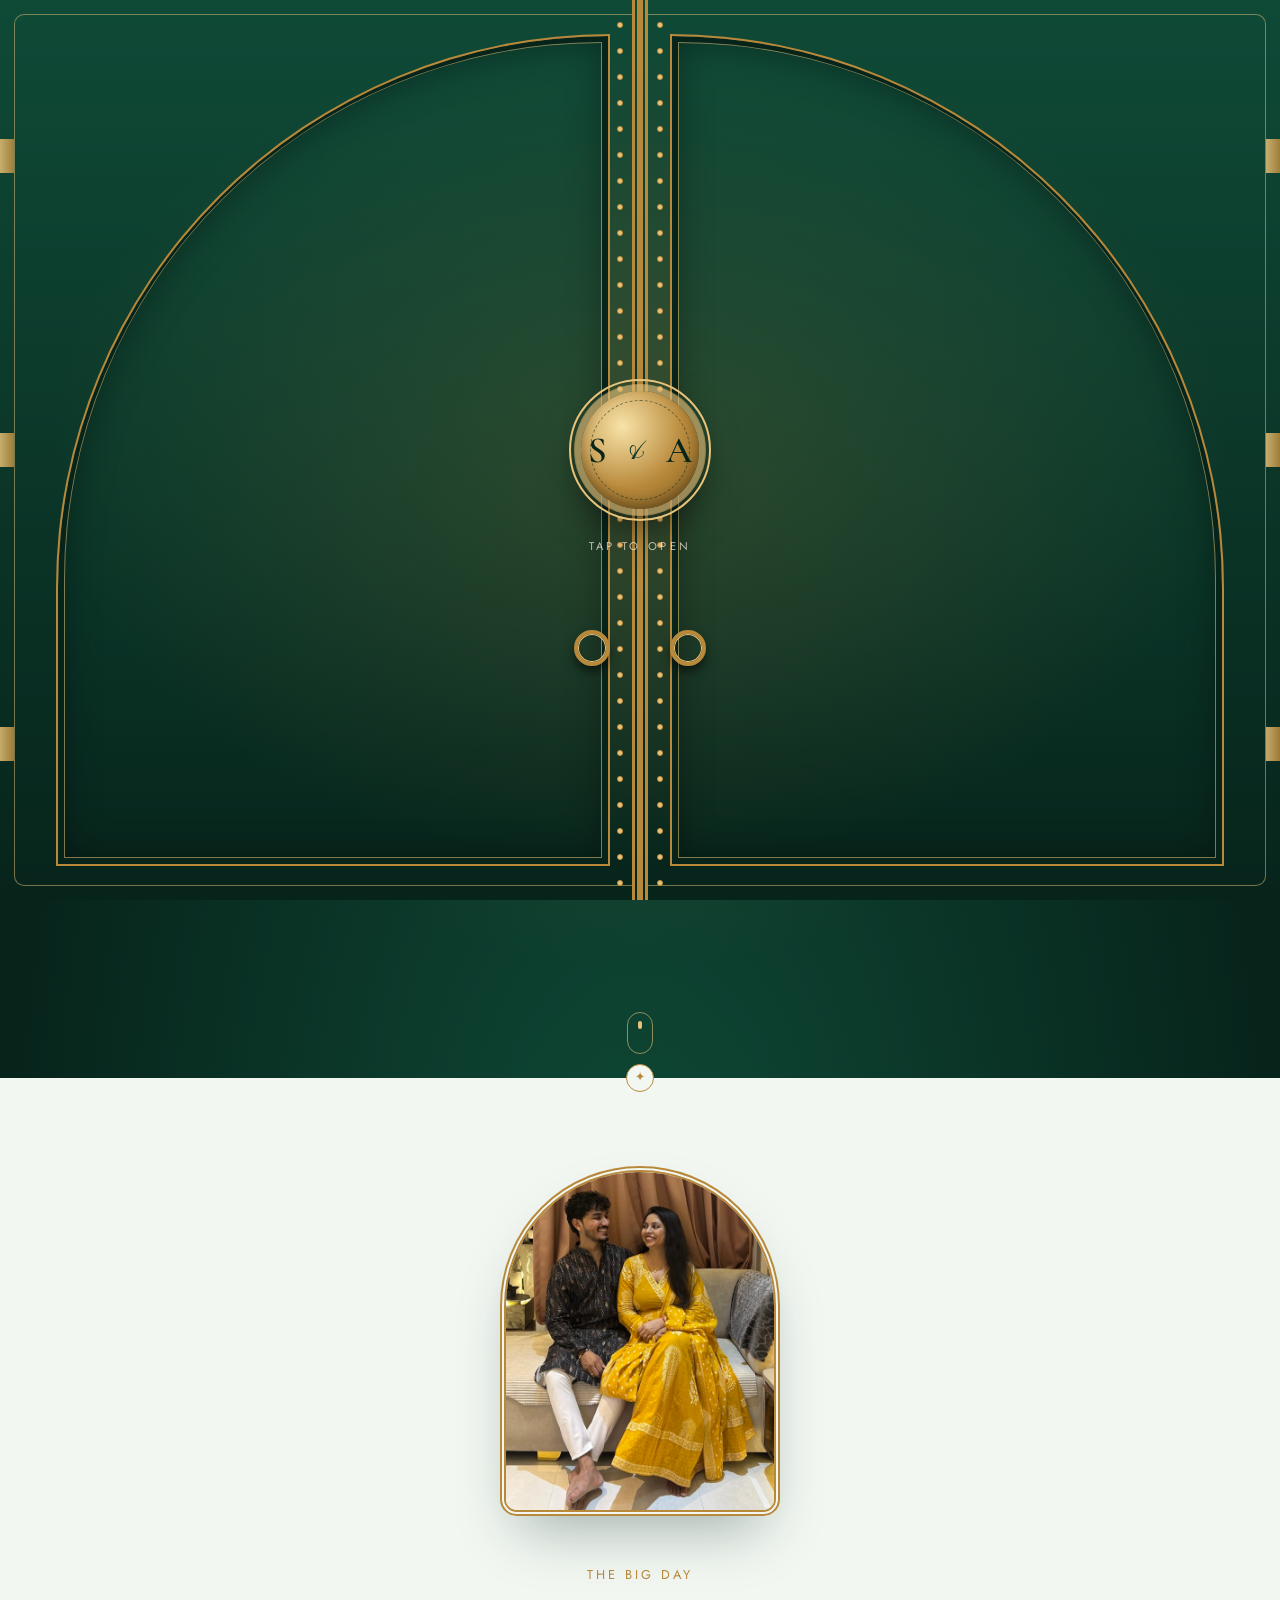
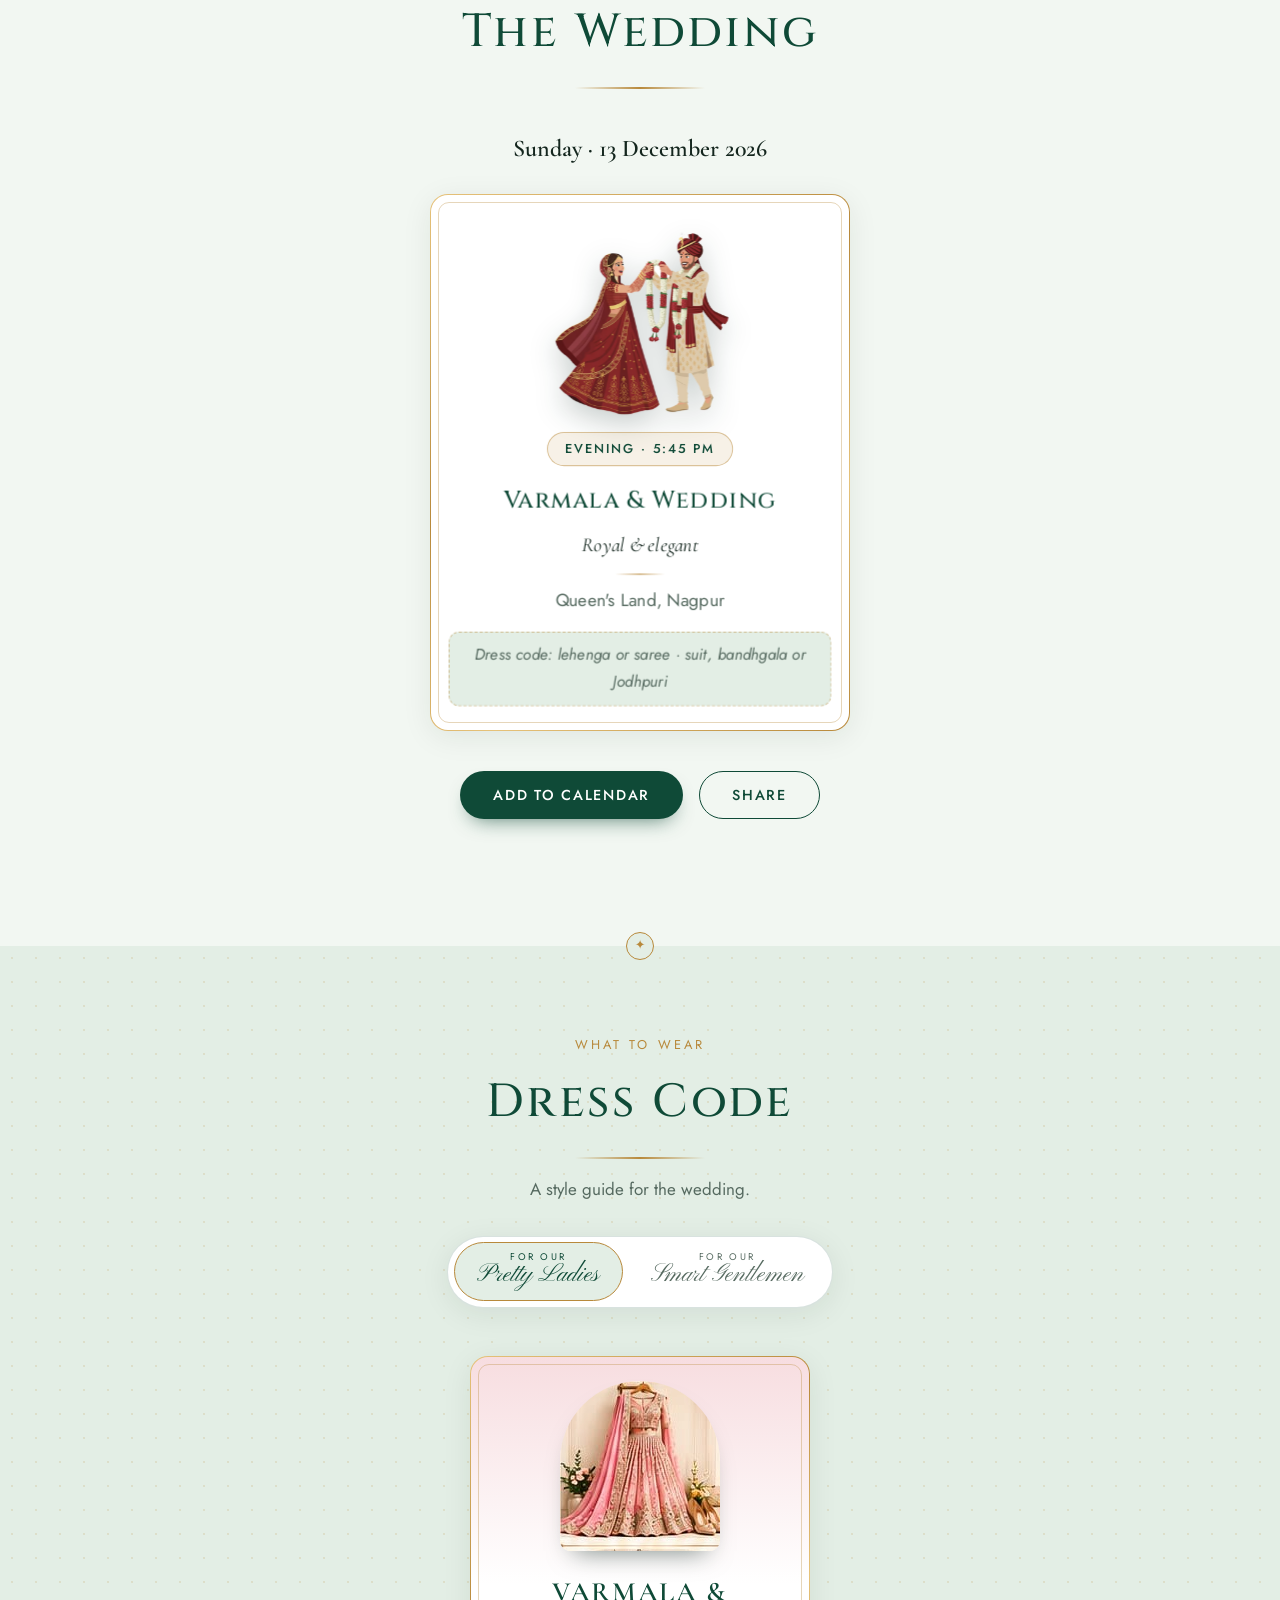
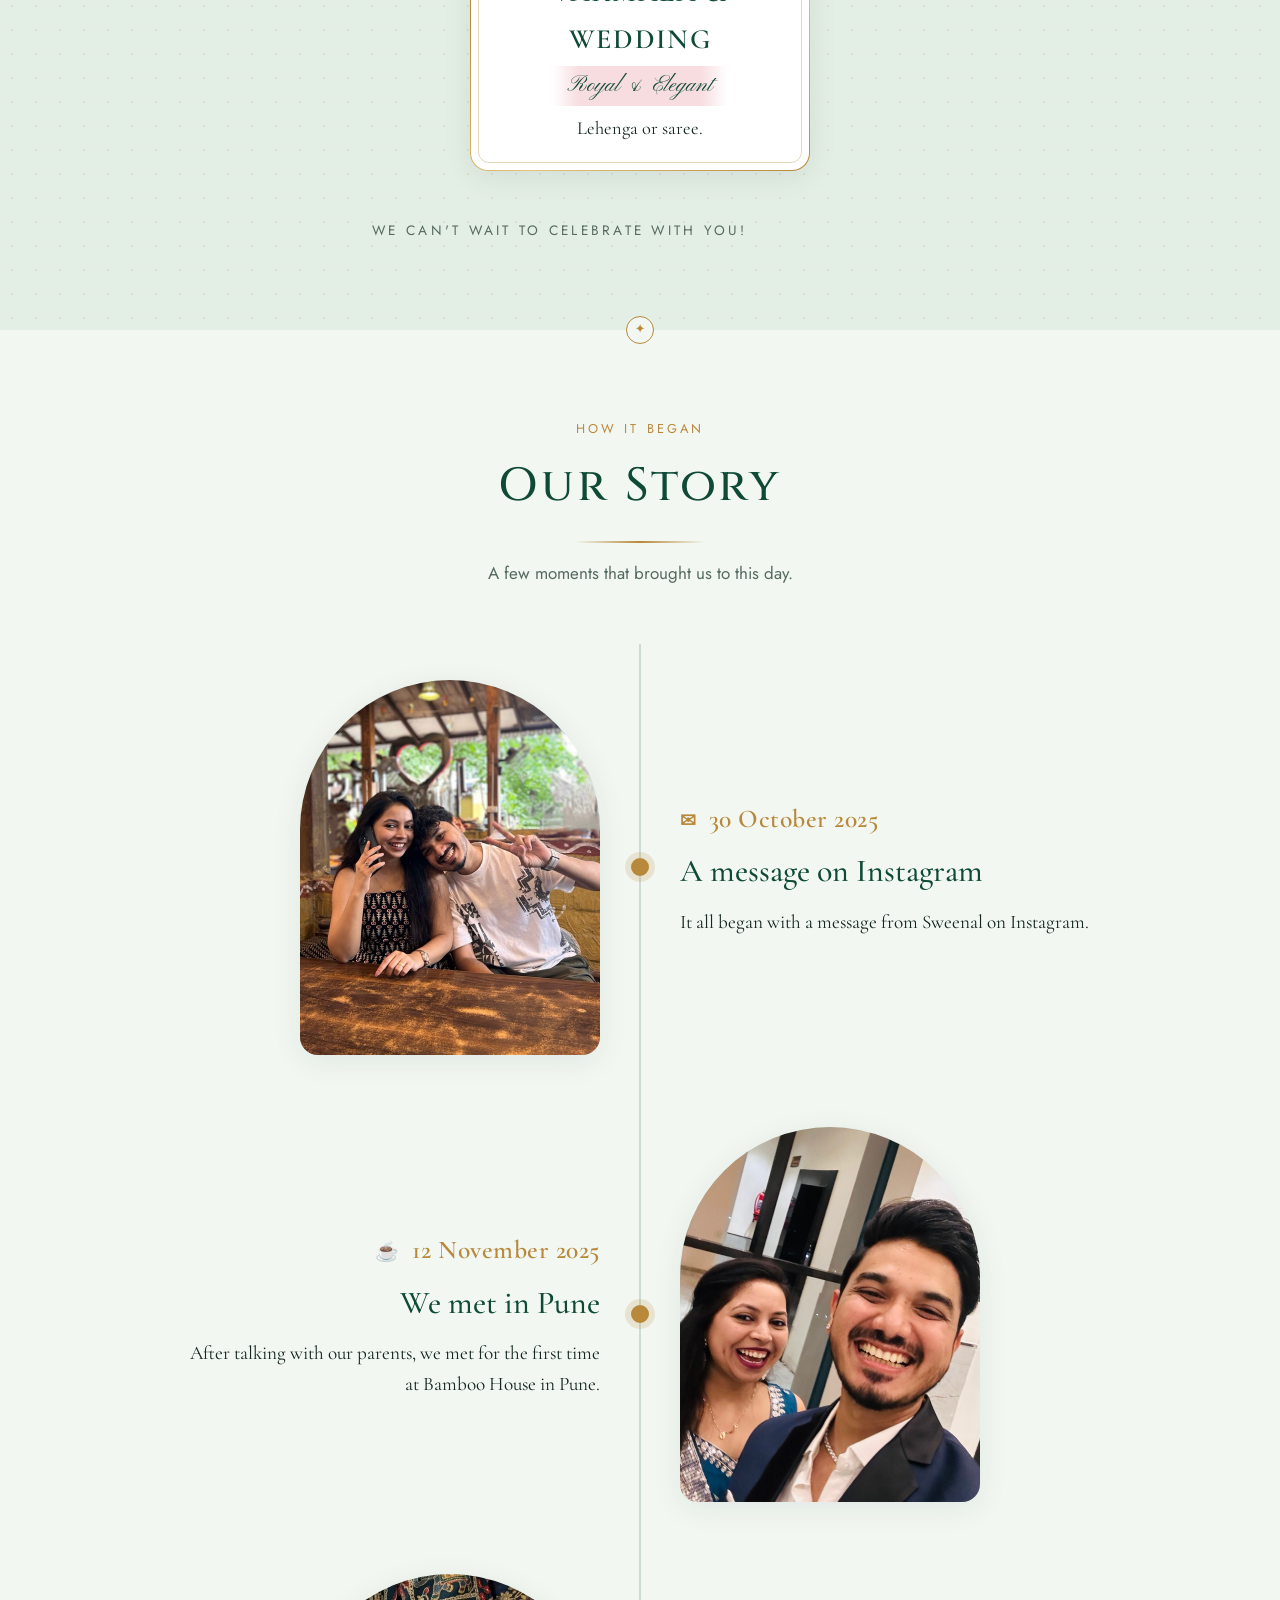
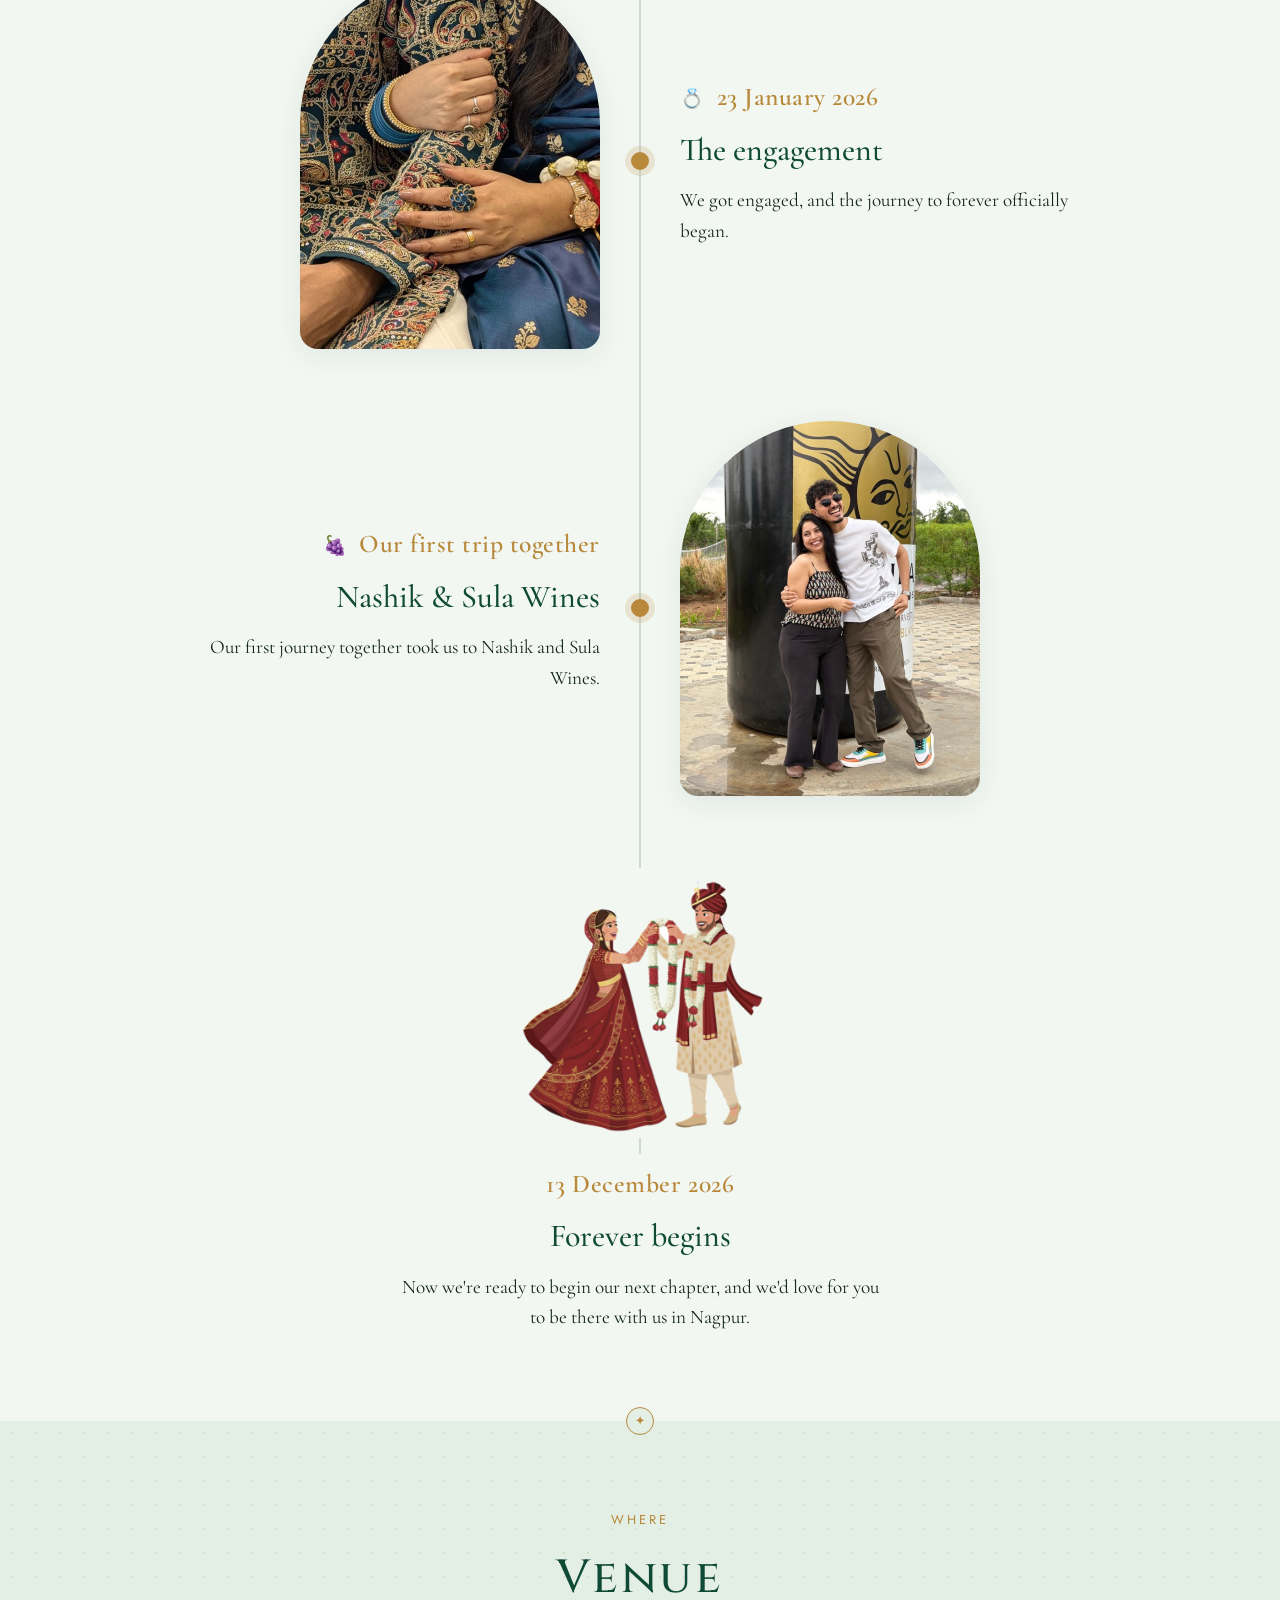
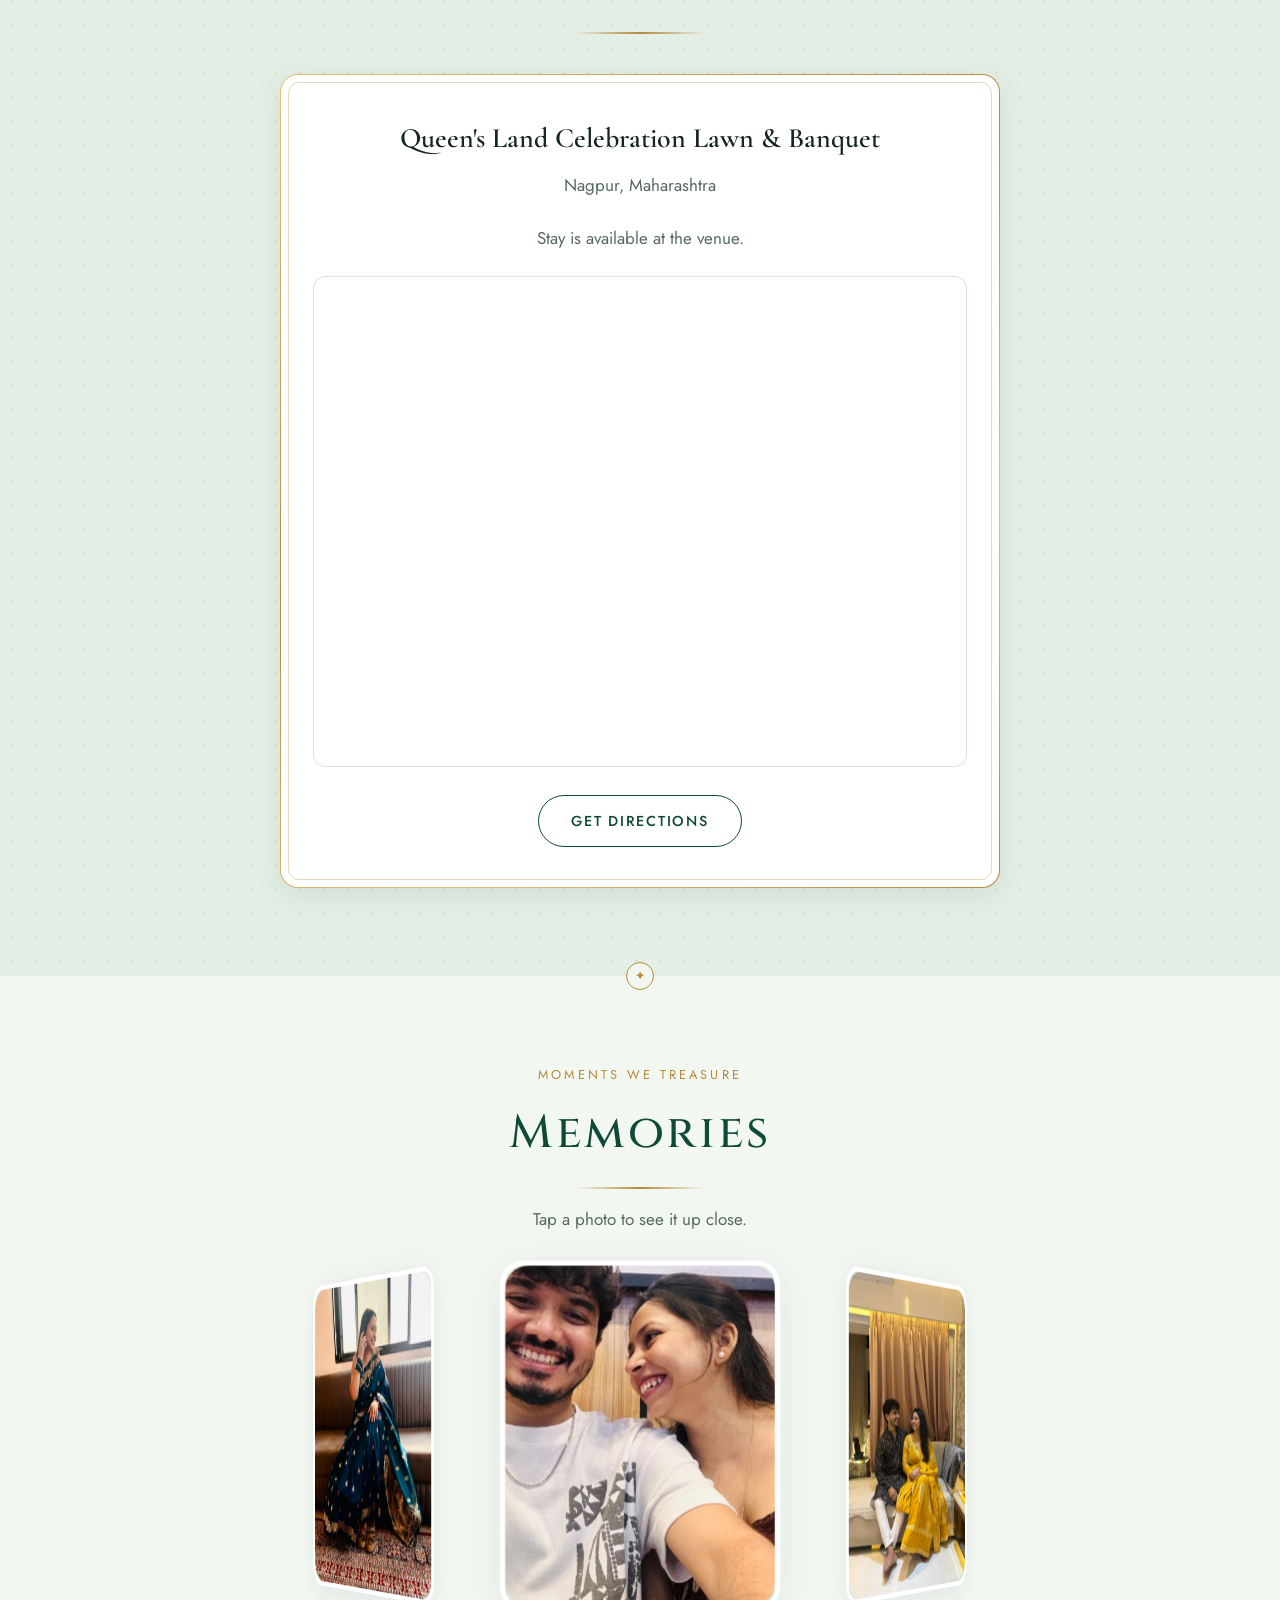
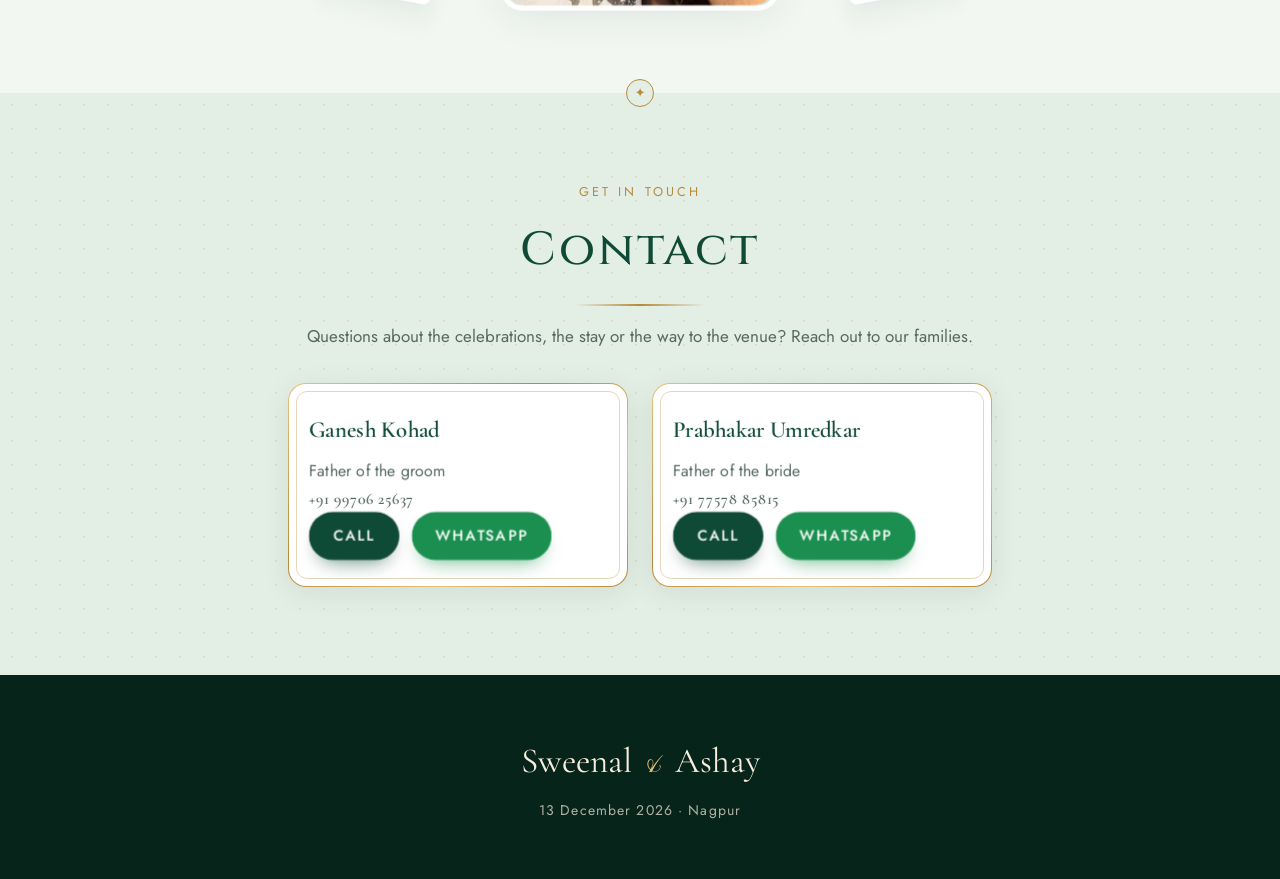
==== commit e934a34f: "Make the pages standalone: remove cross-page links except the Reception link on the events page Co-A" ====
--- a/index.html
+++ b/index.html
@@ -11,15 +11,15 @@
     <meta property="og:site_name" content="Sweenal &amp; Ashay" />
     <meta property="og:title" content="Wedding Invitation · Sweenal &amp; Ashay" />
     <meta property="og:description" content="Sunday, 13 December 2026 · 5:45 PM · Queen's Land Celebration Lawn &amp; Banquet, Nagpur. You are invited!" />
-    <meta property="og:image" content="https://sweenal-ashay.pages.dev/images/og-wedding.jpg" />
+    <meta property="og:image" content="https://sweenal-ashay.pages.dev/images/share-wedding.jpg" />
     <meta property="og:image:type" content="image/jpeg" />
     <meta property="og:image:width" content="1200" />
     <meta property="og:image:height" content="630" />
-    <meta property="og:image:alt" content="The wedding couple exchanging garlands" />
+    <meta property="og:image:alt" content="Wedding invitation card for Sweenal &amp; Ashay: Sunday, 13 December 2026, 5:45 PM, Queen's Land Celebration Lawn &amp; Banquet, Nagpur" />
     <meta name="twitter:card" content="summary_large_image" />
     <meta name="twitter:title" content="Wedding Invitation · Sweenal &amp; Ashay" />
     <meta name="twitter:description" content="Sunday, 13 December 2026 · 5:45 PM · Queen's Land Celebration Lawn &amp; Banquet, Nagpur. You are invited!" />
-    <meta name="twitter:image" content="https://sweenal-ashay.pages.dev/images/og-wedding.jpg" />
+    <meta name="twitter:image" content="https://sweenal-ashay.pages.dev/images/share-wedding.jpg" />
     <link rel="canonical" href="https://sweenal-ashay.pages.dev/" />
     <link rel="icon" href="favicon.ico" sizes="48x48" />
     <link rel="icon" type="image/png" sizes="32x32" href="favicon-32.png" />
@@ -361,7 +361,6 @@
     <footer class="site-footer">
       <p class="footer-names">Sweenal <span>&amp;</span> Ashay</p>
       <p>13 December 2026 · Nagpur</p>
-      <p><a class="footer-link" href="events/">All celebrations &rarr;</a></p>
     </footer>
 
     <dialog class="lightbox" id="lightbox" aria-label="Memories">
--- a/css/styles.css
+++ b/css/styles.css
@@ -1937,13 +1937,6 @@
   color: var(--color-gold-light);
 }
 
-.footer-link {
-  display: inline-block;
-  margin-top: 1rem;
-  color: var(--color-gold-light);
-  text-underline-offset: 4px;
-}
-
 /* Music: a small mute button in the corner */
 
 /* Sky shots: the firework canvas that main.js adds for a few seconds */
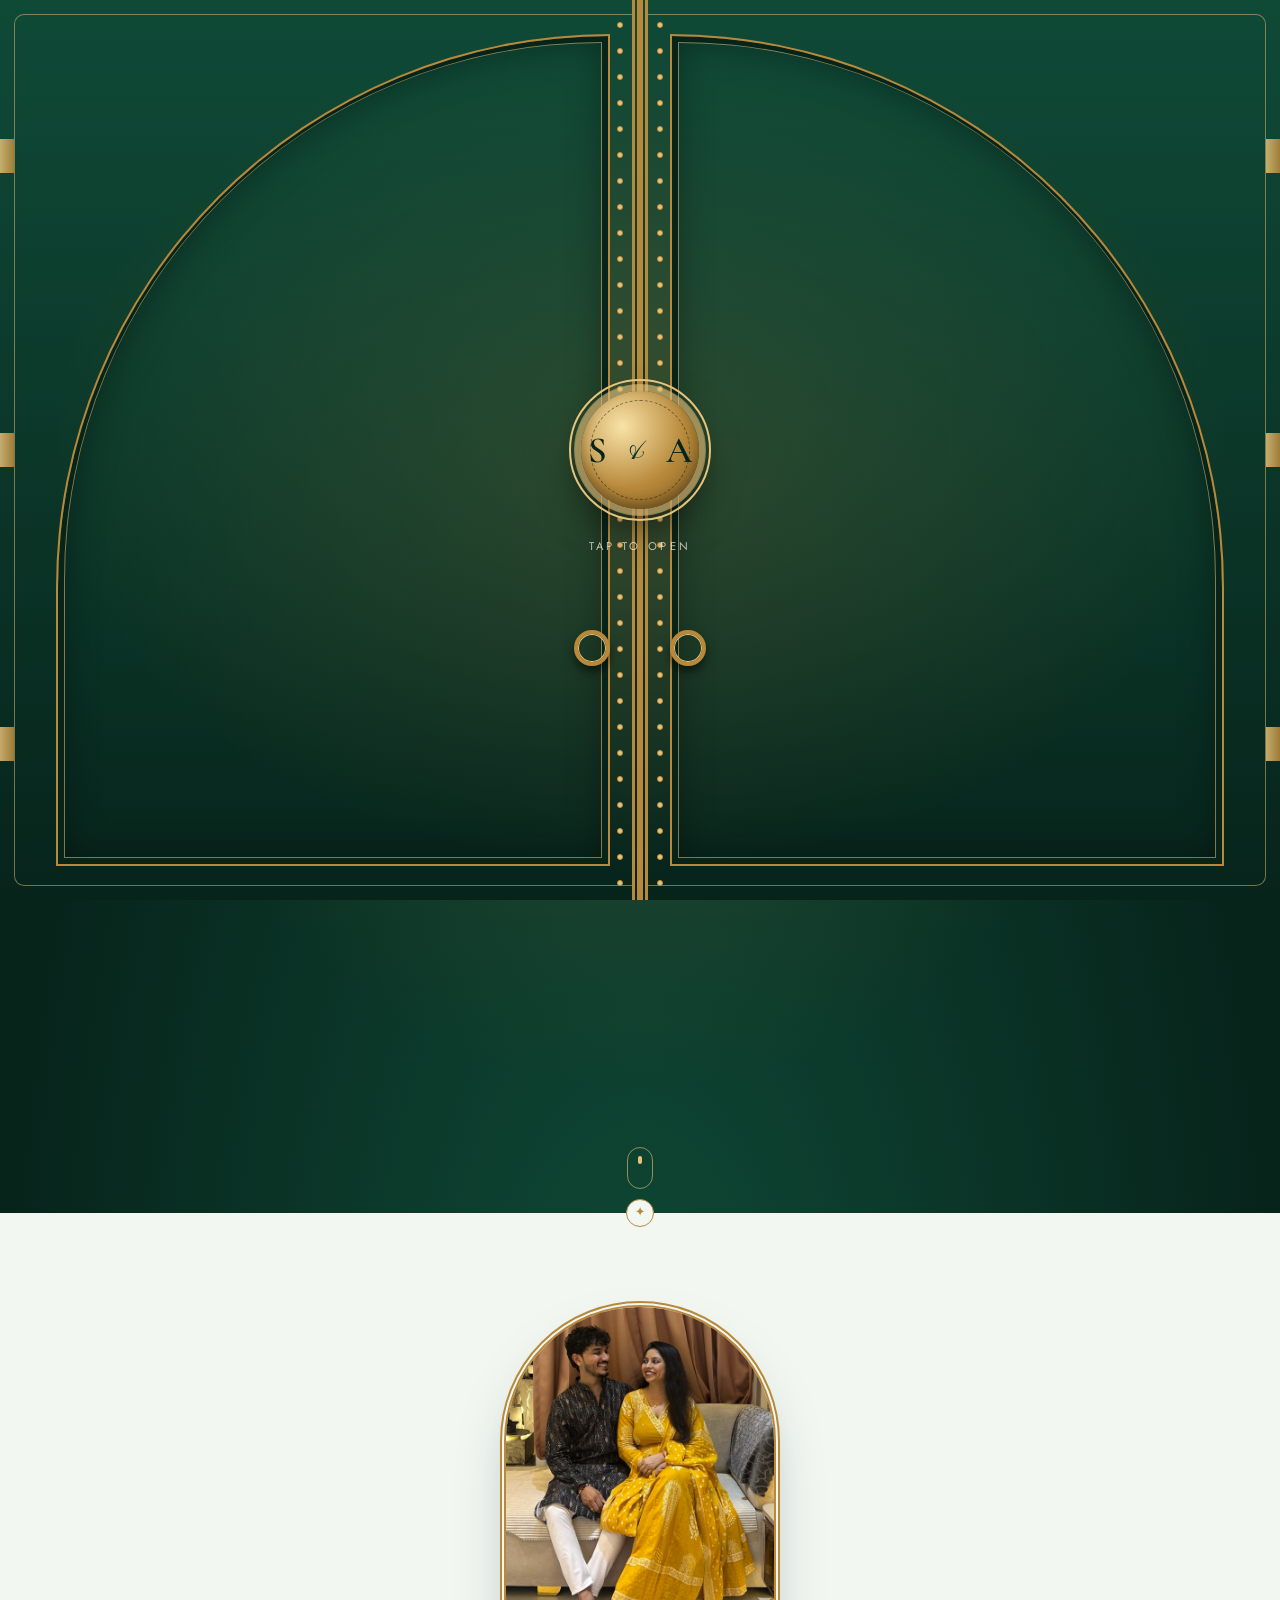
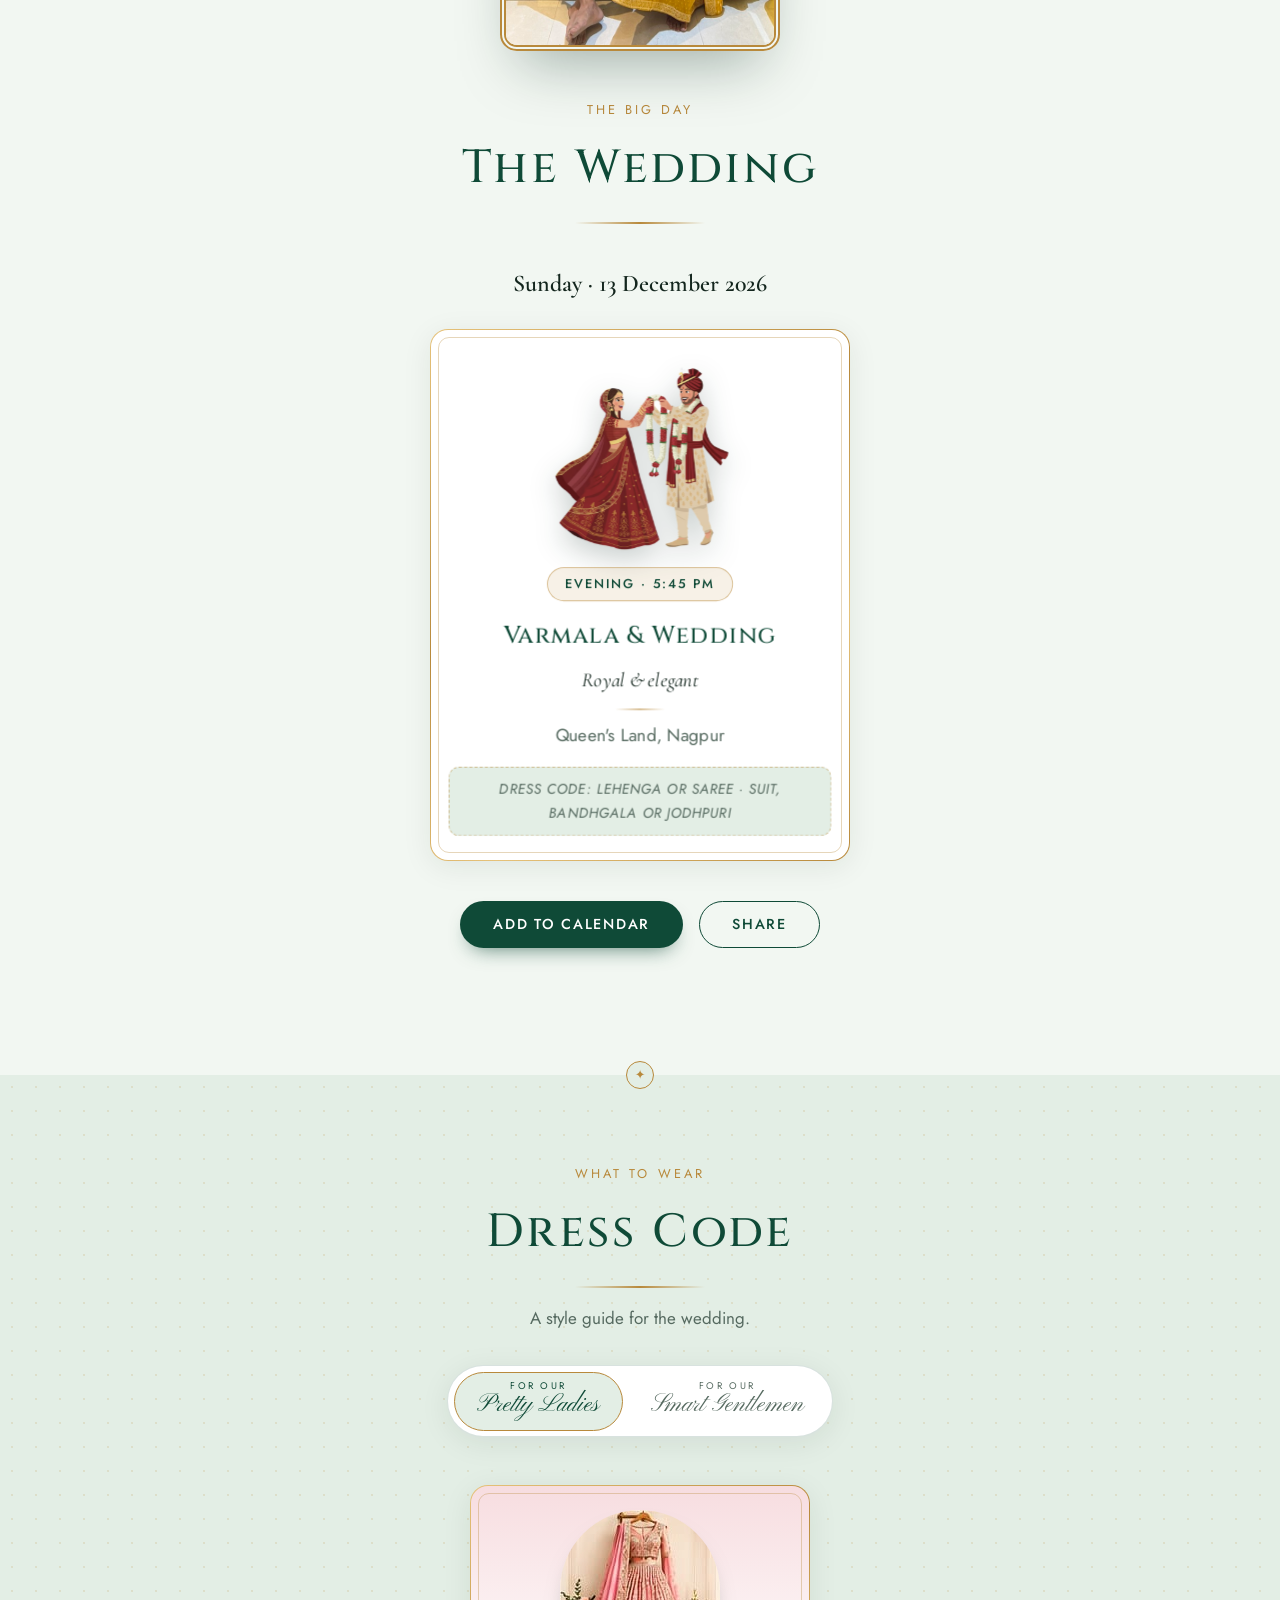
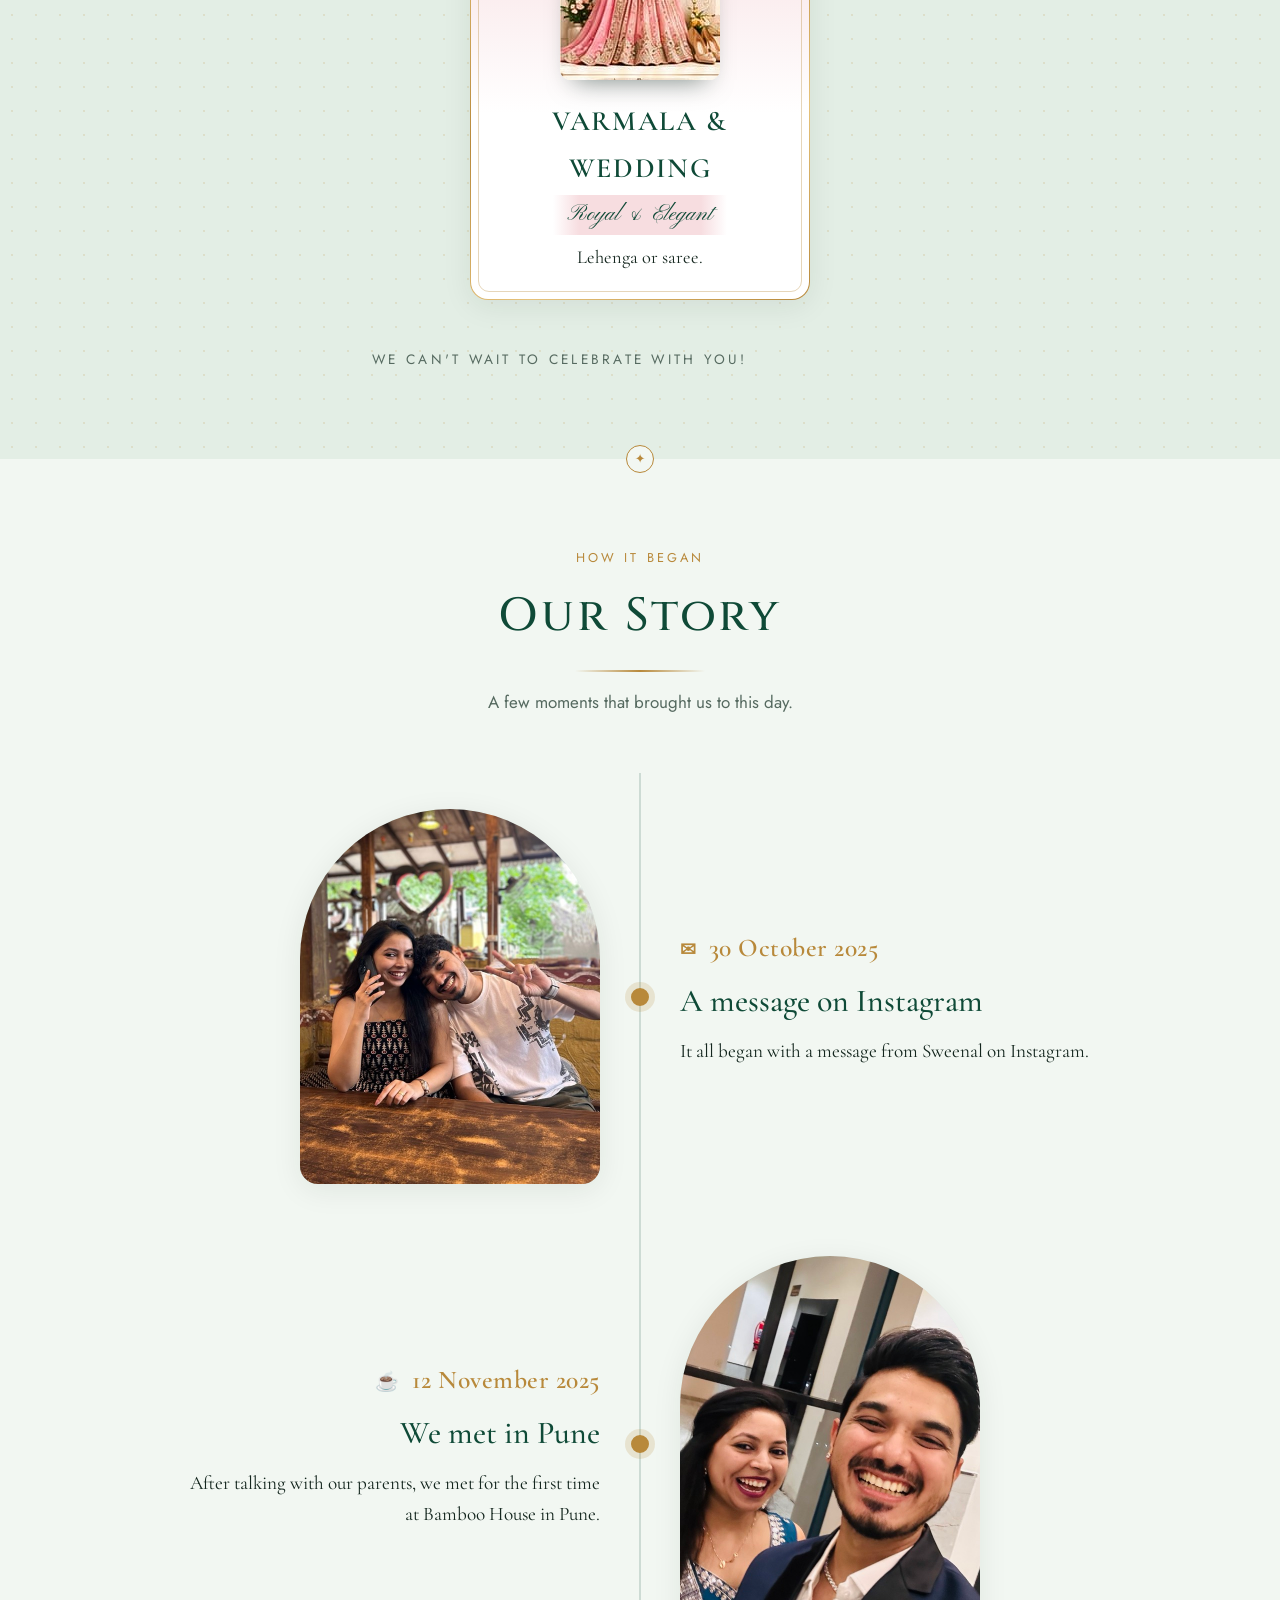
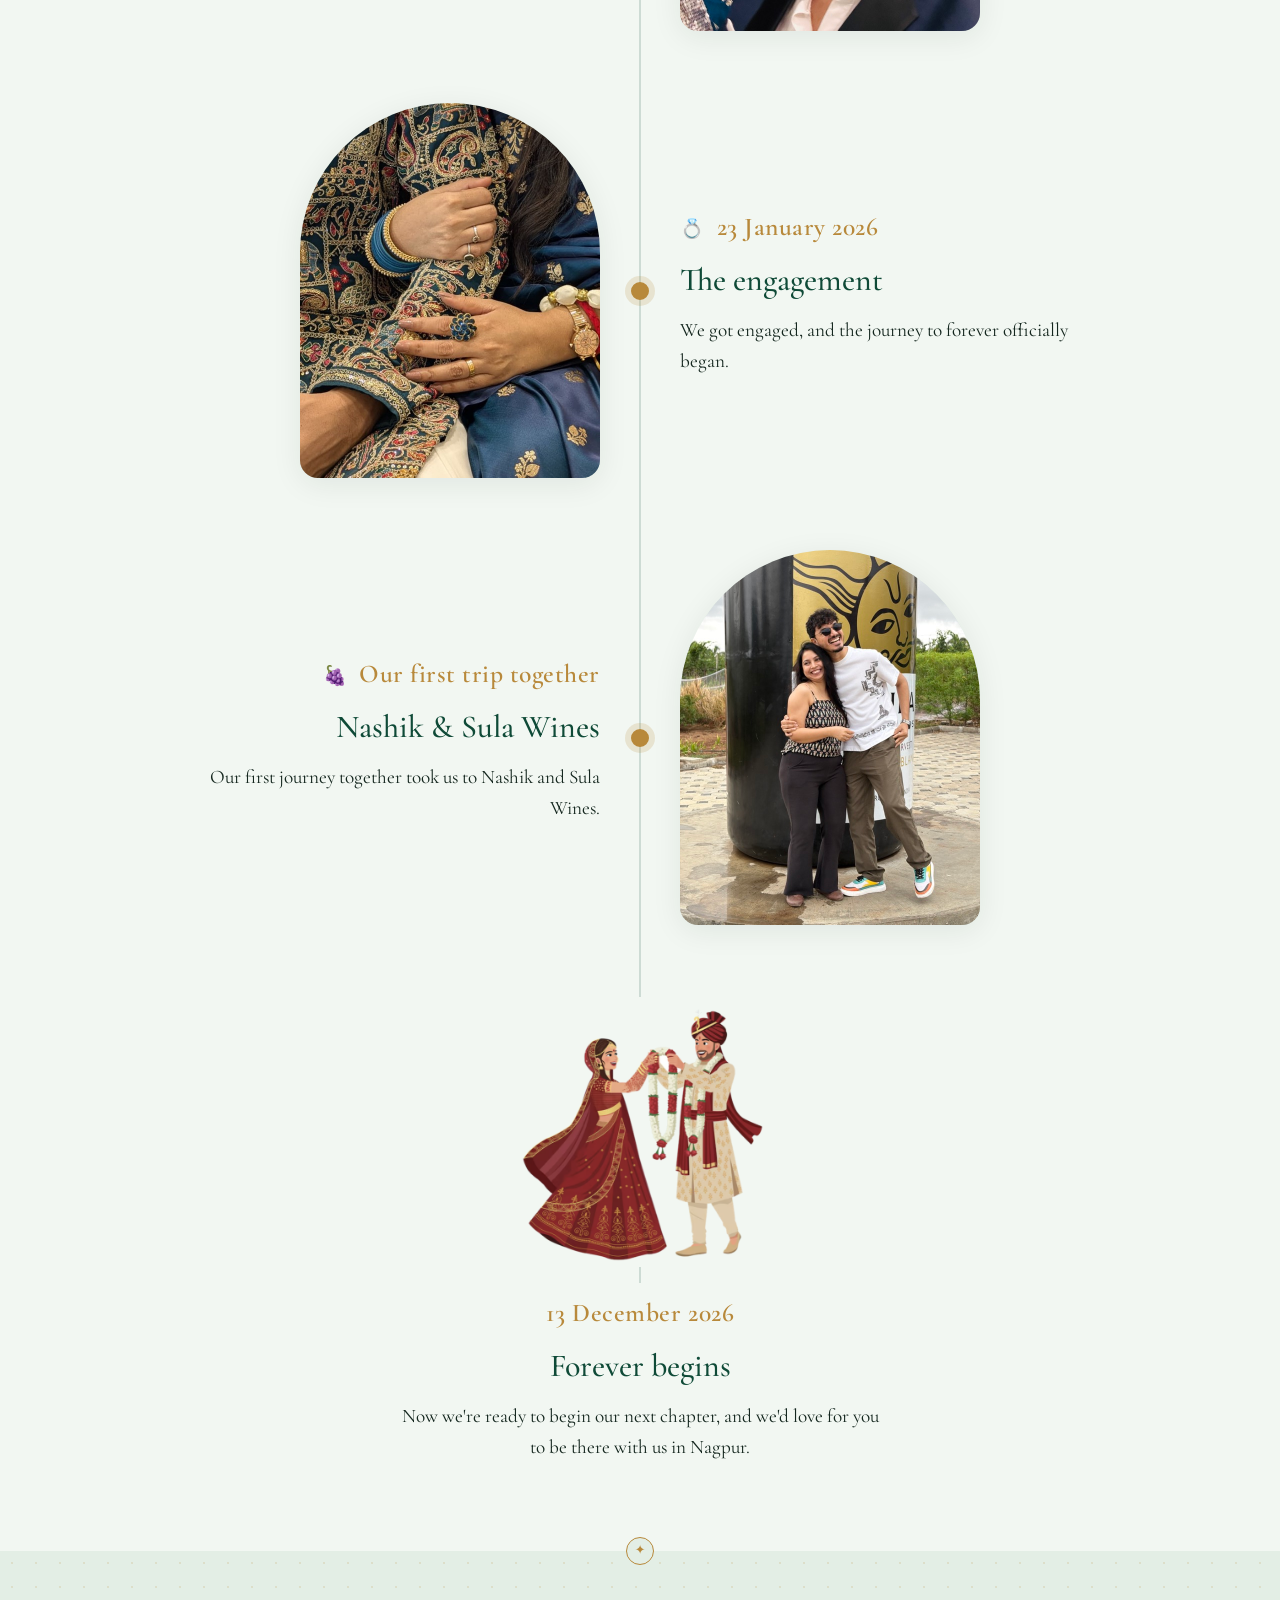
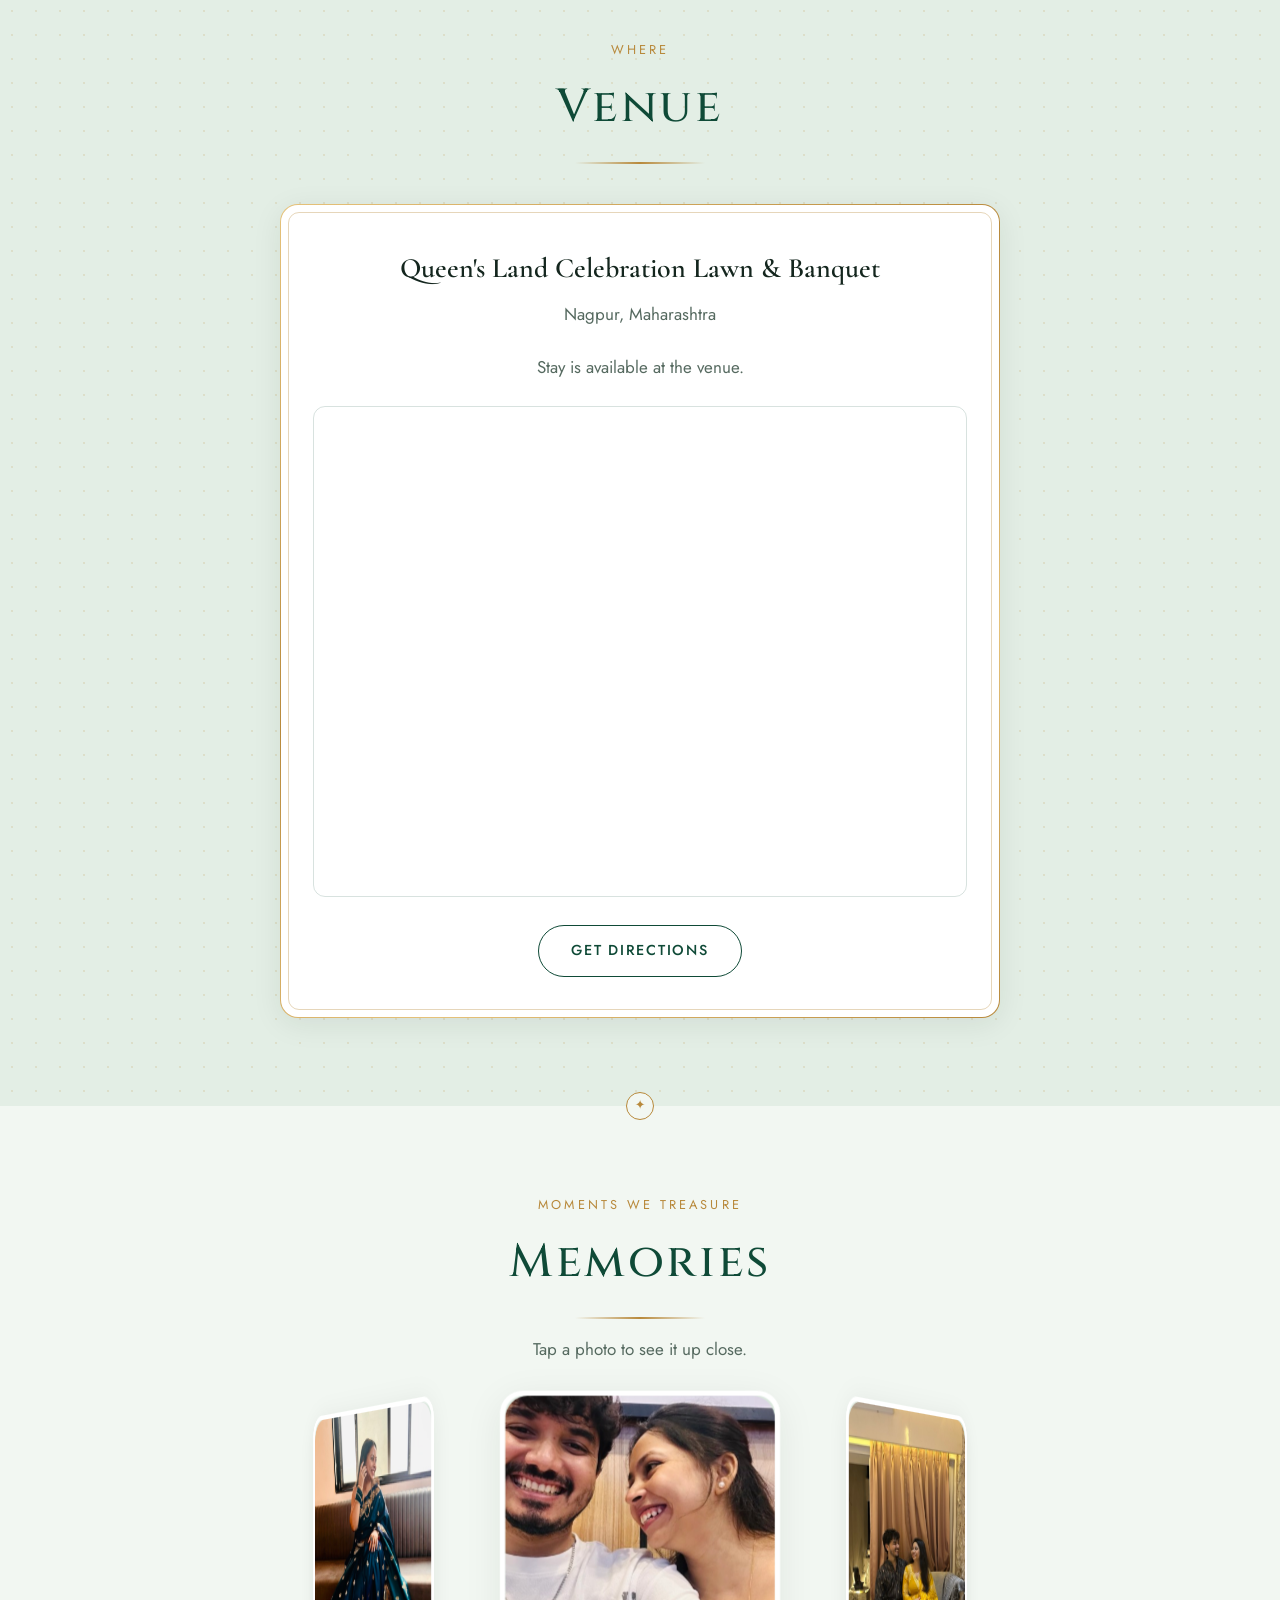
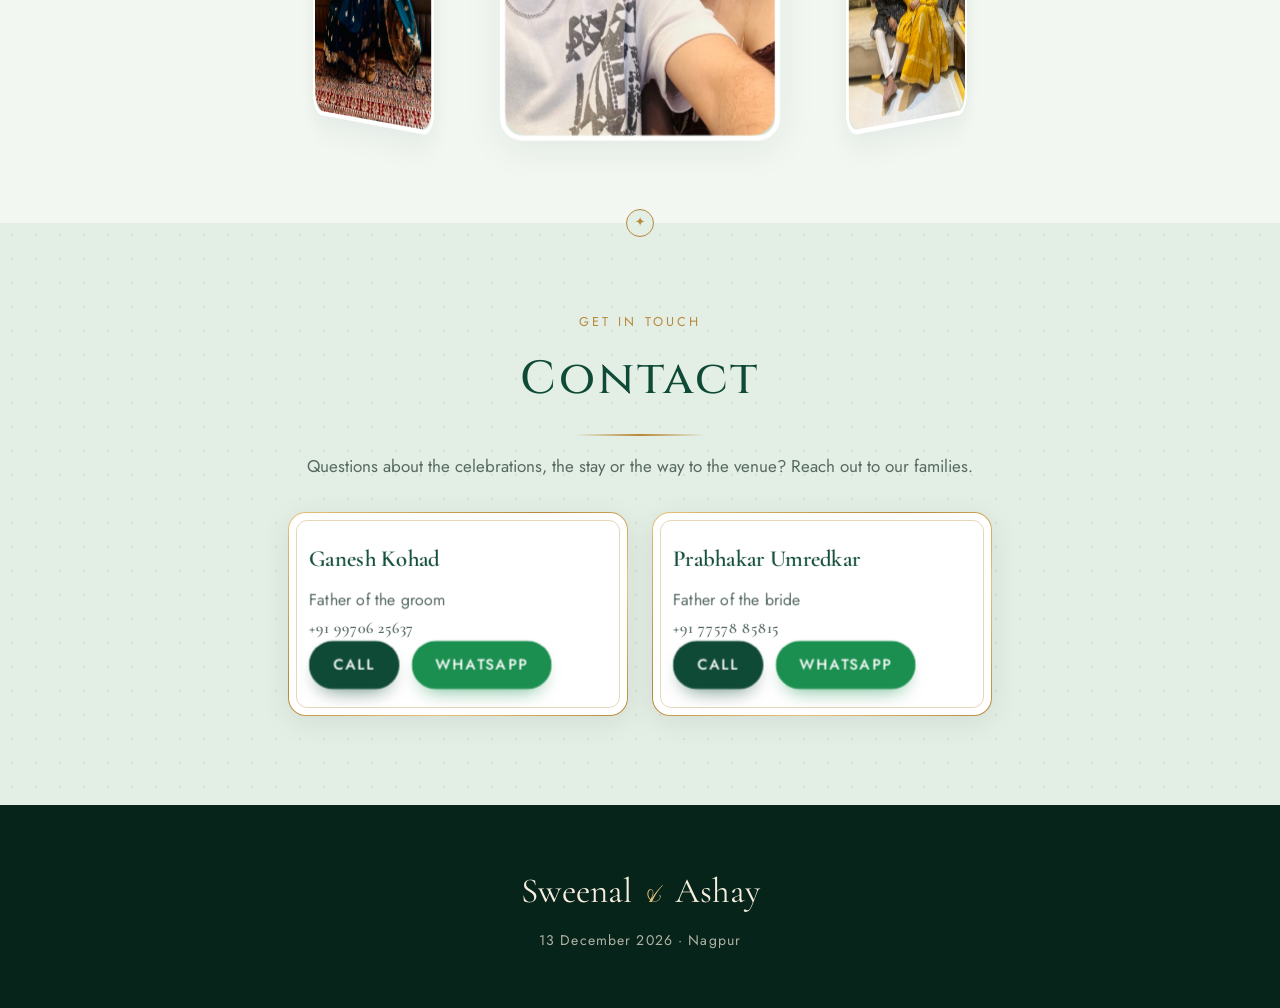
==== commit eeef3060: "Add the parents' names (mother first) under the countdown on all three pages Co-Authored-By: Claude " ====
--- a/index.html
+++ b/index.html
@@ -98,6 +98,22 @@
               <div class="cd-unit"><span id="cd-mins">--</span><small>Minutes</small></div>
               <div class="cd-unit"><span id="cd-secs">--</span><small>Seconds</small></div>
             </div>
+
+            <div class="hosts">
+              <p class="hosts-lead">With the blessings of</p>
+              <div class="hosts-row">
+                <div class="hosts-family">
+                  <small>Son of</small>
+                  <strong>Mrs. Chanda Kohad</strong>
+                  <strong>Mr. Ganesh Kohad</strong>
+                </div>
+                <div class="hosts-family">
+                  <small>Daughter of</small>
+                  <strong>Mrs. Madhuri Umredkar</strong>
+                  <strong>Mr. Prabhakar Umredkar</strong>
+                </div>
+              </div>
+            </div>
           </div>
         </div>
         <a class="scroll-cue" href="#wedding" aria-label="Scroll to the wedding details"
--- a/css/styles.css
+++ b/css/styles.css
@@ -638,6 +638,49 @@
   font-weight: 600;
 }
 
+.hosts {
+  margin-top: 0.5rem;
+  text-align: center;
+}
+
+.hosts-lead {
+  margin: 0 0 0.75rem;
+  font-family: var(--font-script);
+  font-size: 1.5rem;
+  color: var(--color-gold-light);
+}
+
+.hosts-row {
+  display: flex;
+  justify-content: center;
+  gap: clamp(1rem, 5vw, 3rem);
+}
+
+.hosts-family {
+  display: flex;
+  flex-direction: column;
+  gap: 0.15rem;
+  padding: 0 clamp(0.5rem, 3vw, 1.5rem);
+}
+
+.hosts-row .hosts-family + .hosts-family {
+  border-left: 1px solid rgba(230, 194, 122, 0.4);
+  padding-left: clamp(1rem, 5vw, 3rem);
+}
+
+.hosts-family small {
+  font-size: 0.75rem;
+  letter-spacing: 0.18em;
+  text-transform: uppercase;
+  color: rgba(248, 238, 224, 0.7);
+}
+
+.hosts-family strong {
+  font-family: var(--font-serif);
+  font-size: 1.05rem;
+  font-weight: 600;
+}
+
 .hero-place {
   margin: 0.25rem 0 1.5rem;
   letter-spacing: 0.18em;
@@ -1374,7 +1417,9 @@
   border-radius: 10px;
   background: var(--color-tint);
   font-style: italic;
-  font-size: 0.95rem;
+  font-size: 0.85rem;
+  text-transform: uppercase;
+  letter-spacing: 0.06em;
 }
 
 .events-more {
@@ -2033,6 +2078,17 @@
 }
 
 @media (max-width: 760px) {
+  .hosts-row {
+    flex-direction: column;
+    gap: 1rem;
+  }
+
+  .hosts-row .hosts-family + .hosts-family {
+    padding: 1rem 0 0;
+    border-left: 0;
+    border-top: 1px solid rgba(230, 194, 122, 0.4);
+  }
+
   /* a fixed-width column keeps the arch the same distance from both edges, whatever the content does */
   .hero {
     grid-template-columns: minmax(0, 1fr);
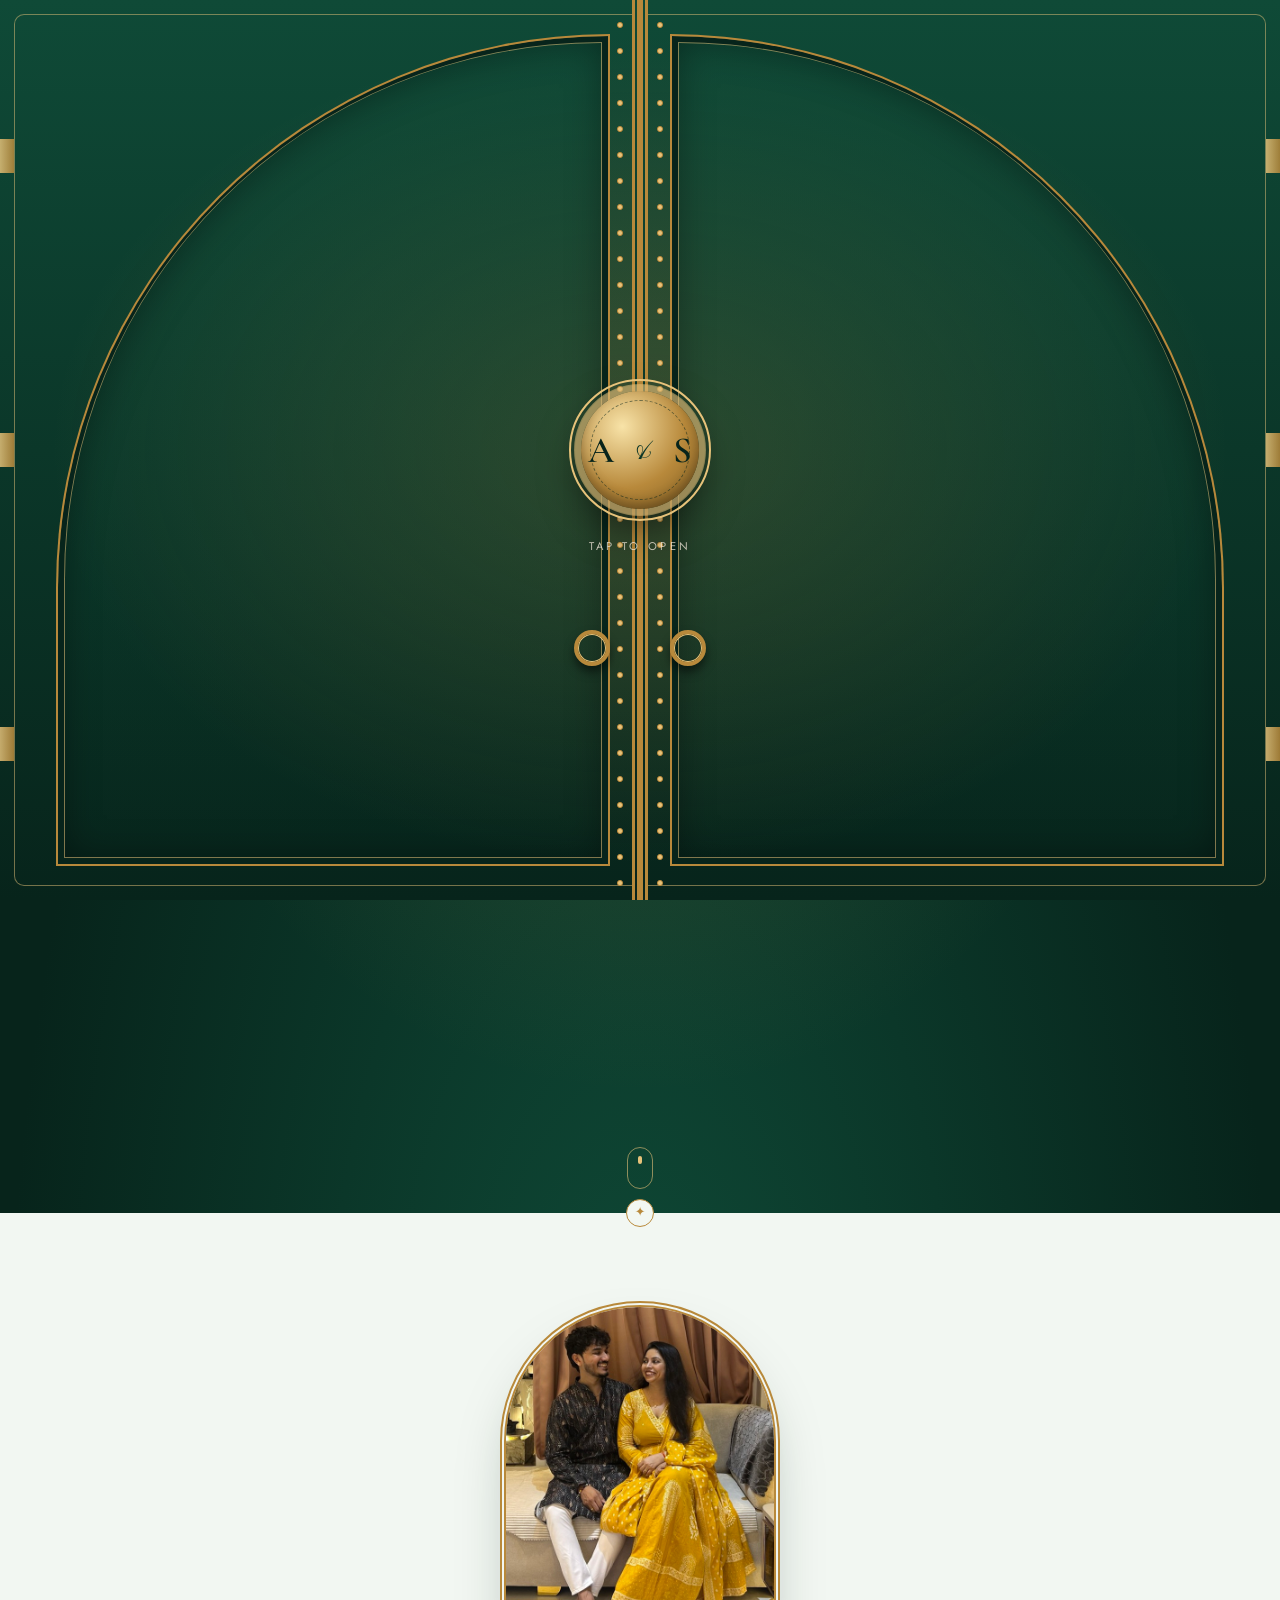
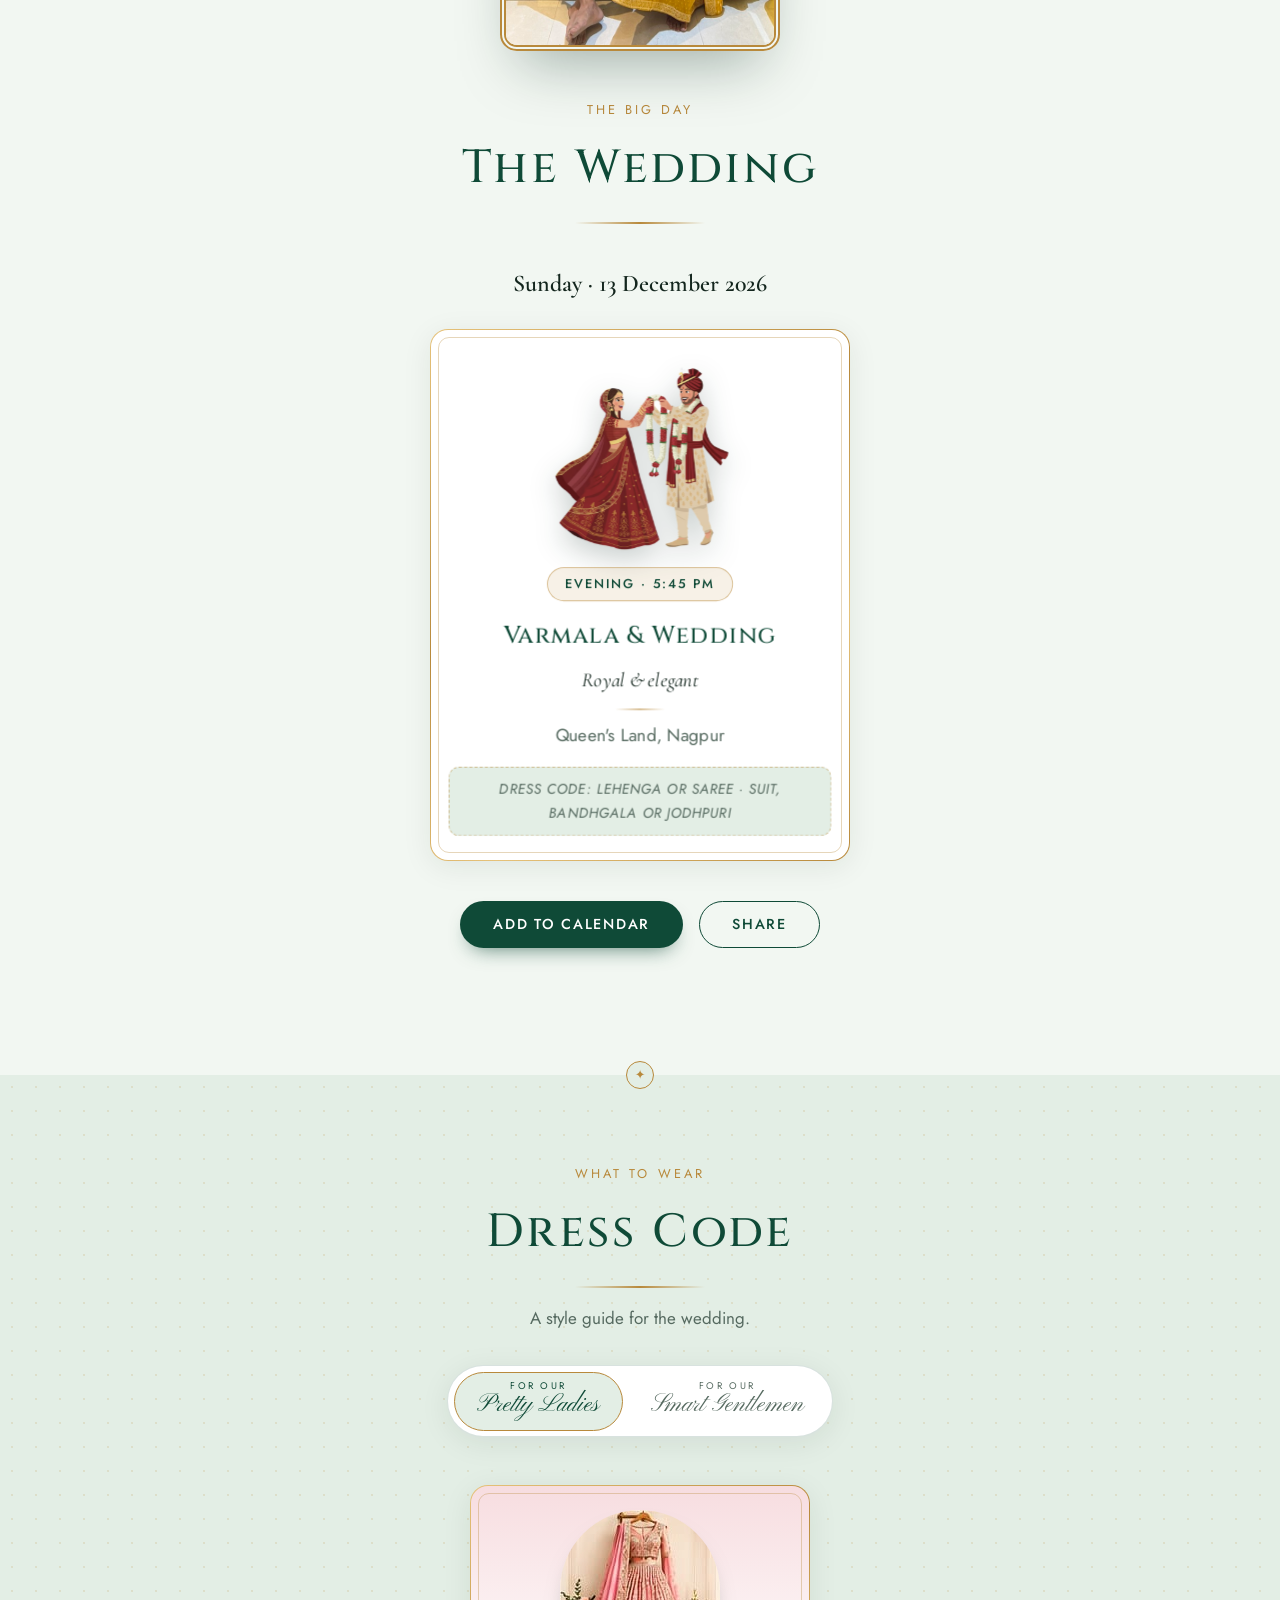
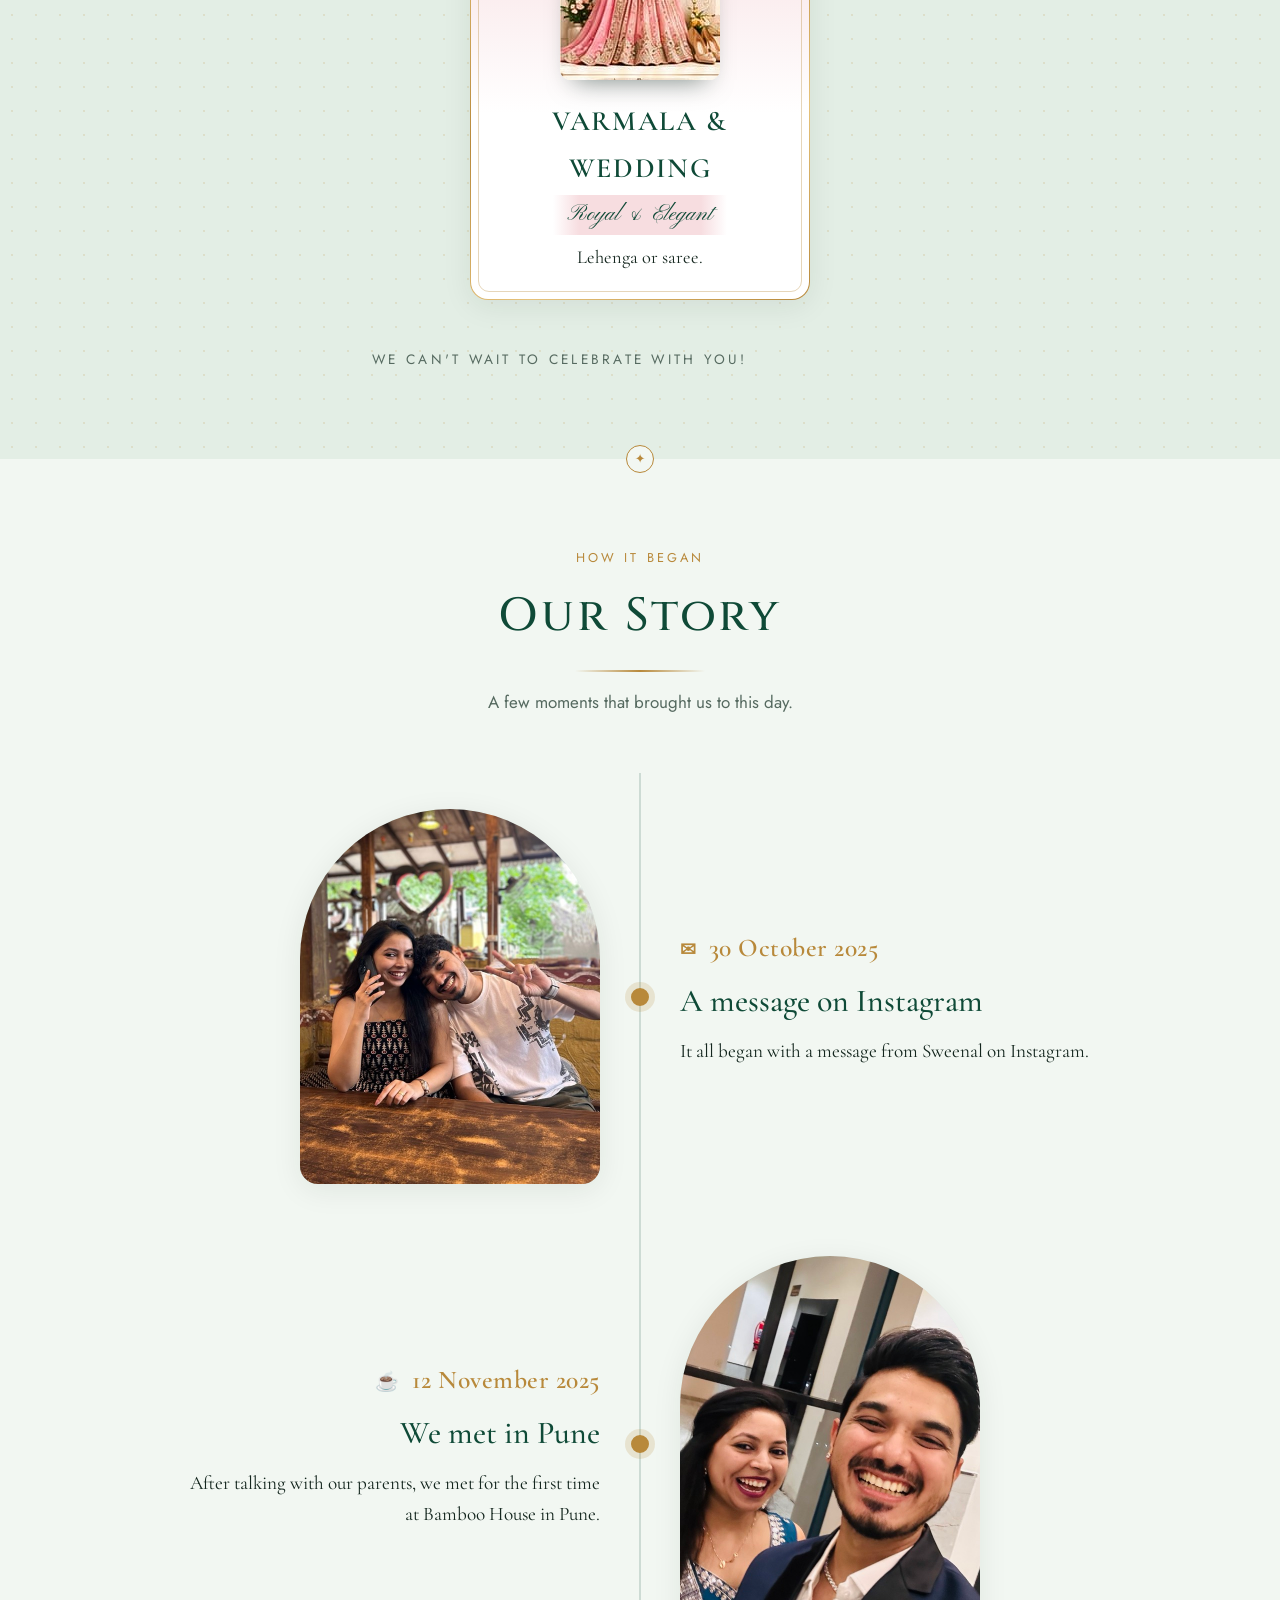
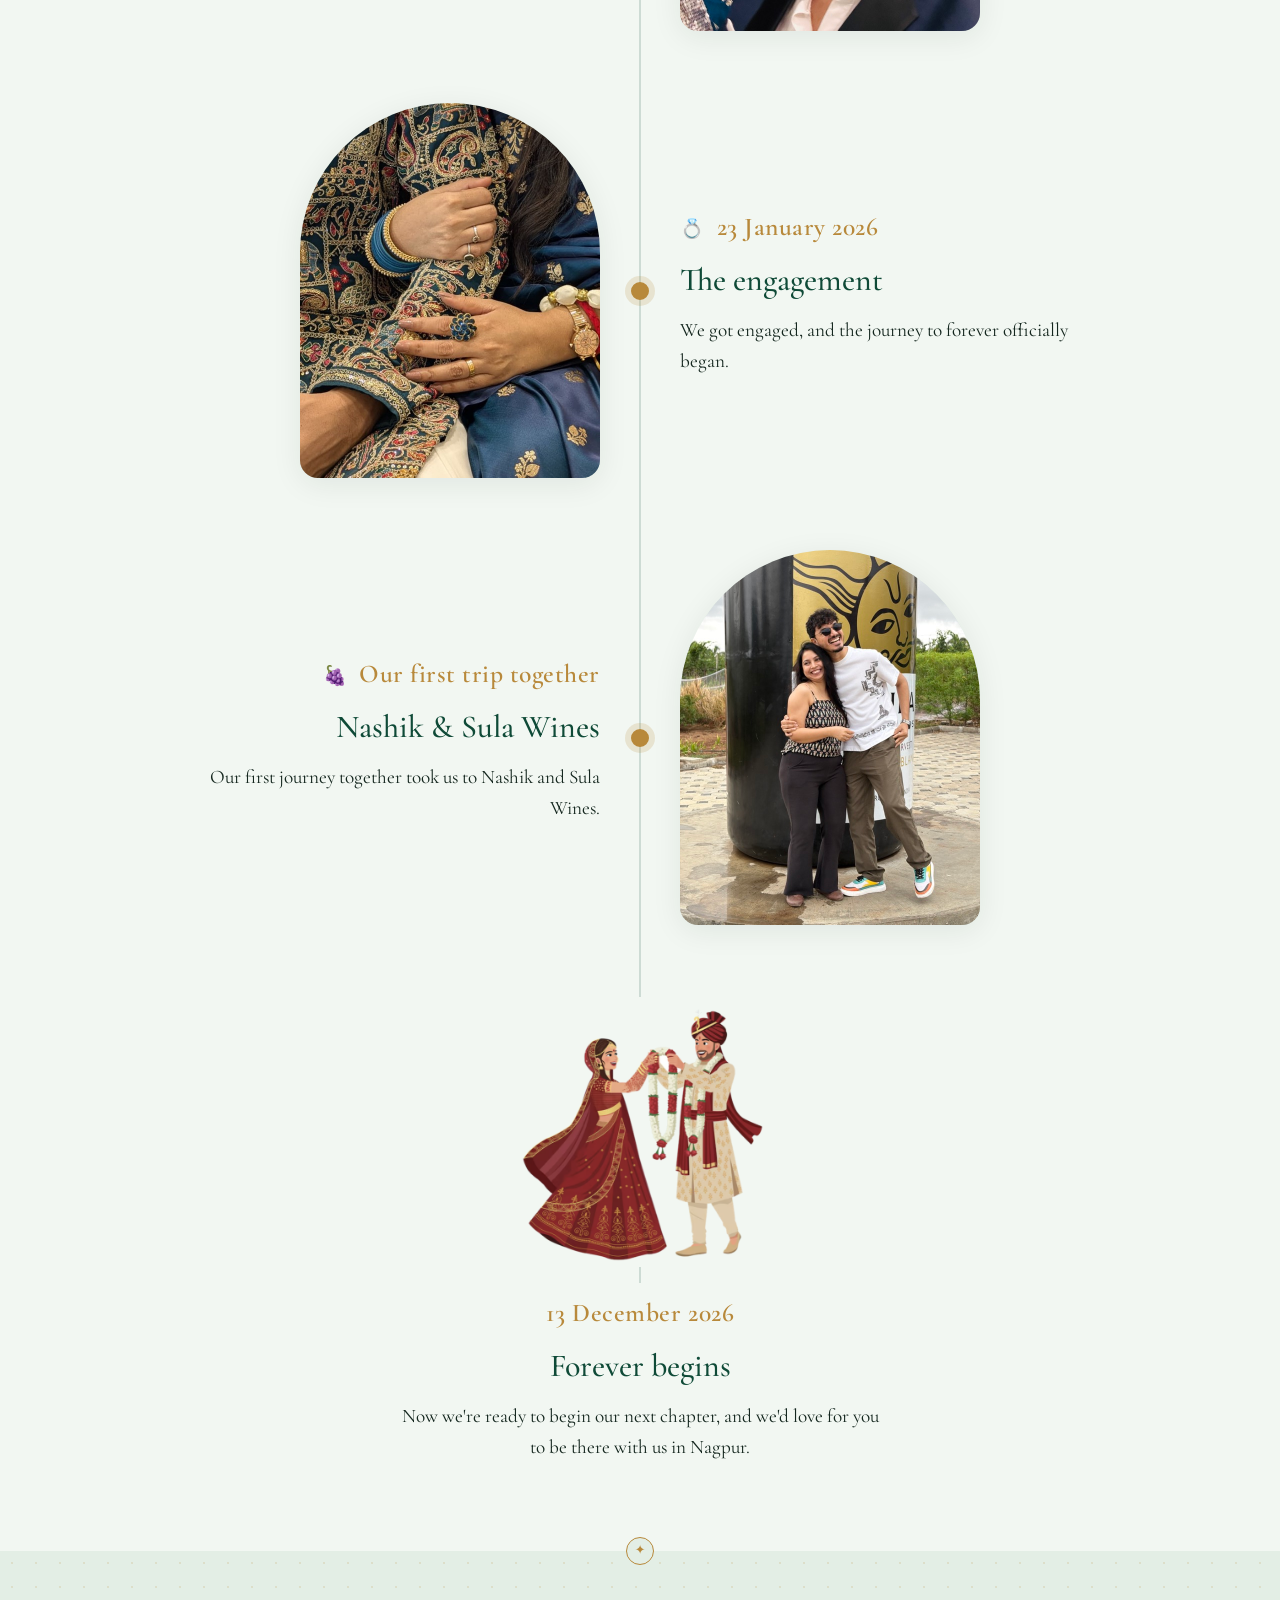
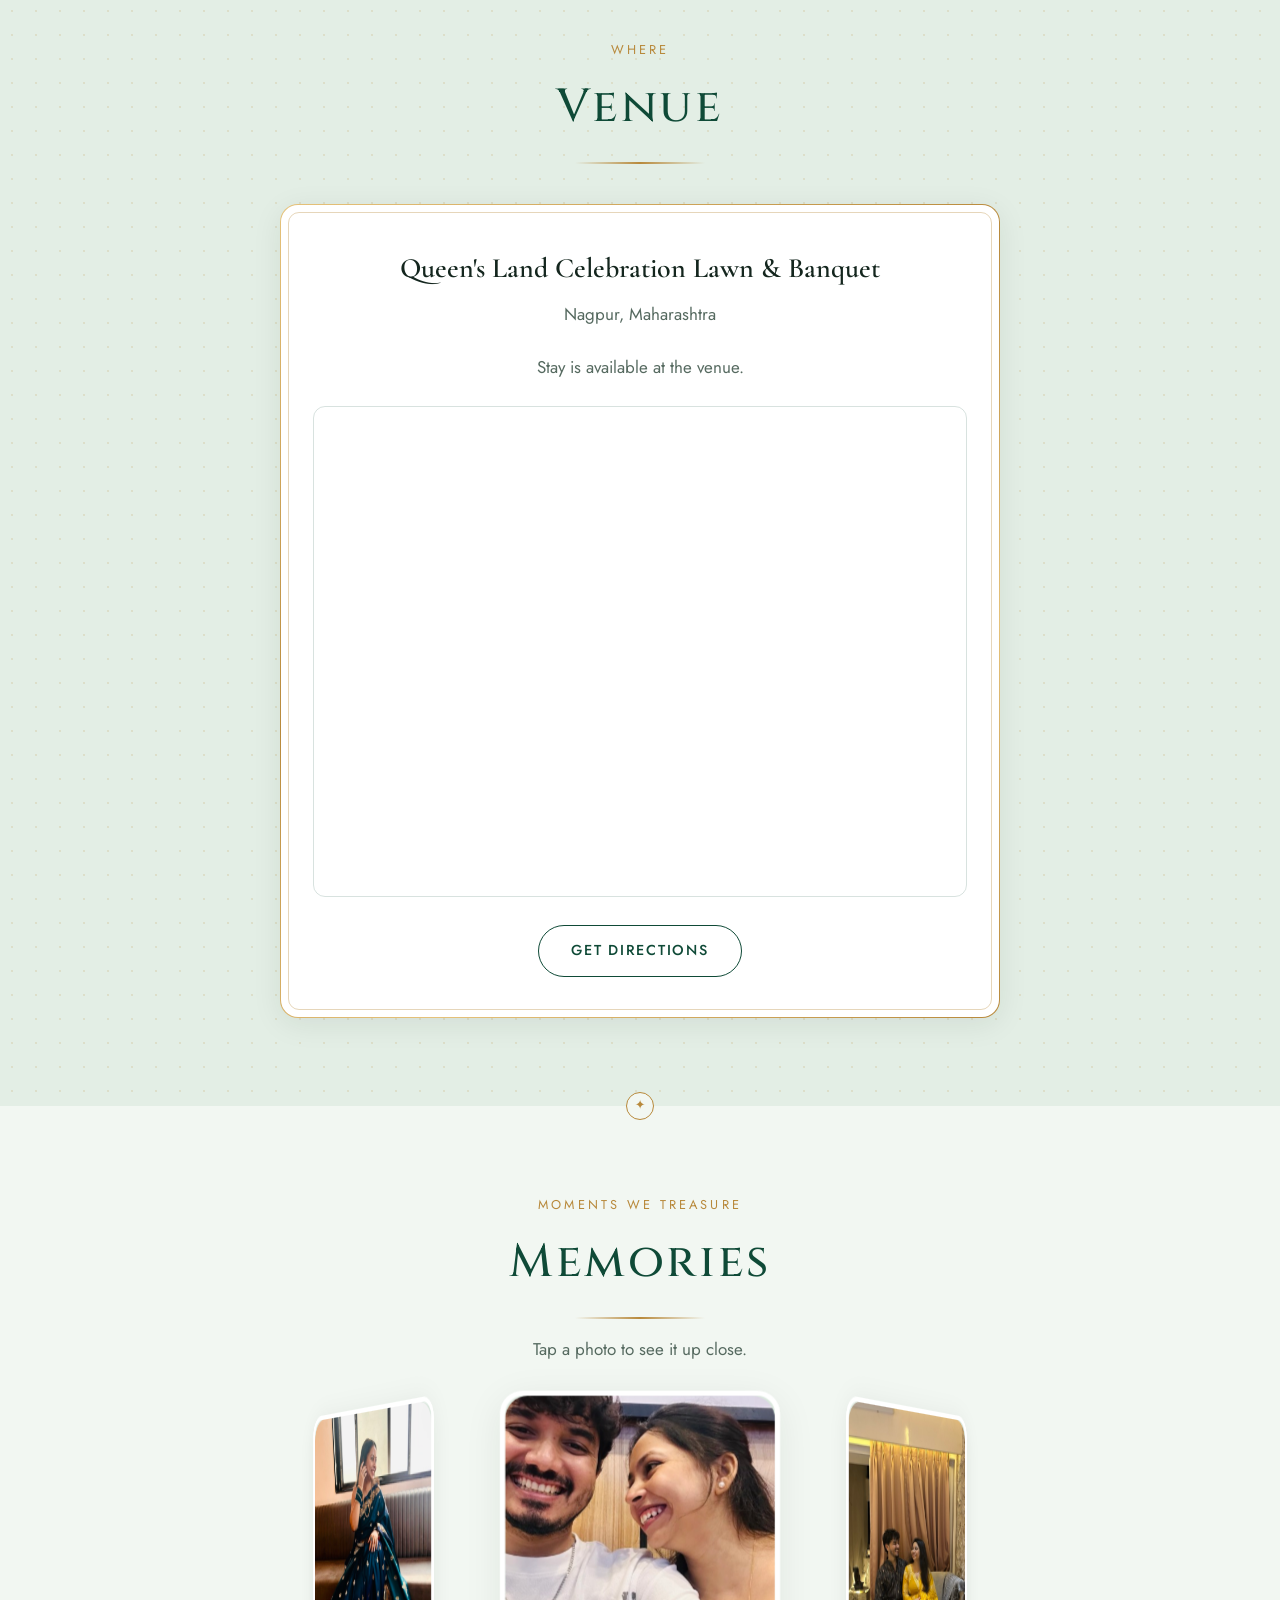
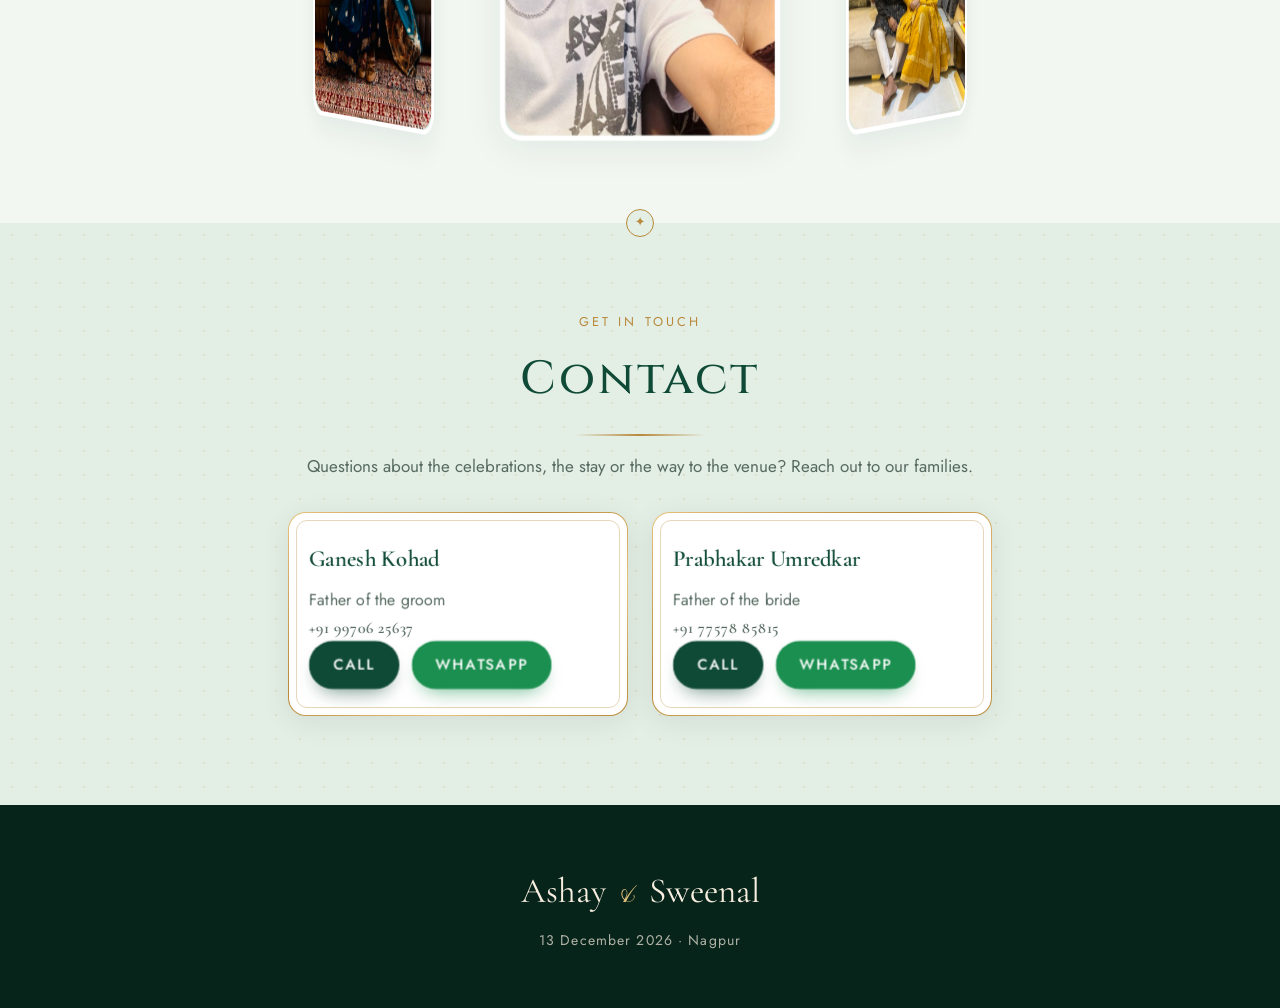
==== commit b1fce626: "Put Ashay first in the names, seal, favicon and share cards; fix Madhavi Umredkar's name Co-Authored" ====
--- a/index.html
+++ b/index.html
@@ -4,22 +4,22 @@
     <meta charset="UTF-8" />
     <meta name="viewport" content="width=device-width, initial-scale=1.0, maximum-scale=1.0, user-scalable=no" />
     <meta name="description" content="Sunday, 13 December 2026 · 5:45 PM · Queen's Land Celebration Lawn &amp; Banquet, Nagpur. You are invited!" />
-    <title>Wedding Invitation · Sweenal &amp; Ashay</title>
+    <title>Wedding Invitation · Ashay &amp; Sweenal</title>
     <meta property="og:type" content="website" />
     <meta property="og:url" content="https://sweenal-ashay.pages.dev/" />
     <meta property="og:locale" content="en_IN" />
-    <meta property="og:site_name" content="Sweenal &amp; Ashay" />
-    <meta property="og:title" content="Wedding Invitation · Sweenal &amp; Ashay" />
+    <meta property="og:site_name" content="Ashay &amp; Sweenal" />
+    <meta property="og:title" content="Wedding Invitation · Ashay &amp; Sweenal" />
     <meta property="og:description" content="Sunday, 13 December 2026 · 5:45 PM · Queen's Land Celebration Lawn &amp; Banquet, Nagpur. You are invited!" />
-    <meta property="og:image" content="https://sweenal-ashay.pages.dev/images/share-wedding.jpg" />
+    <meta property="og:image" content="https://sweenal-ashay.pages.dev/images/share-wedding-2.jpg" />
     <meta property="og:image:type" content="image/jpeg" />
     <meta property="og:image:width" content="1200" />
     <meta property="og:image:height" content="630" />
-    <meta property="og:image:alt" content="Wedding invitation card for Sweenal &amp; Ashay: Sunday, 13 December 2026, 5:45 PM, Queen's Land Celebration Lawn &amp; Banquet, Nagpur" />
+    <meta property="og:image:alt" content="Wedding invitation card for Ashay &amp; Sweenal: Sunday, 13 December 2026, 5:45 PM, Queen's Land Celebration Lawn &amp; Banquet, Nagpur" />
     <meta name="twitter:card" content="summary_large_image" />
-    <meta name="twitter:title" content="Wedding Invitation · Sweenal &amp; Ashay" />
+    <meta name="twitter:title" content="Wedding Invitation · Ashay &amp; Sweenal" />
     <meta name="twitter:description" content="Sunday, 13 December 2026 · 5:45 PM · Queen's Land Celebration Lawn &amp; Banquet, Nagpur. You are invited!" />
-    <meta name="twitter:image" content="https://sweenal-ashay.pages.dev/images/share-wedding.jpg" />
+    <meta name="twitter:image" content="https://sweenal-ashay.pages.dev/images/share-wedding-2.jpg" />
     <link rel="canonical" href="https://sweenal-ashay.pages.dev/" />
     <link rel="icon" href="favicon.ico" sizes="48x48" />
     <link rel="icon" type="image/png" sizes="32x32" href="favicon-32.png" />
@@ -53,8 +53,8 @@
         <span class="door-ring"></span>
       </div>
       <div class="invite-front">
-        <button type="button" class="invite-seal" id="invite-seal" aria-label="Open the invitation from Sweenal and Ashay">
-          S<span>&amp;</span>A
+        <button type="button" class="invite-seal" id="invite-seal" aria-label="Open the invitation from Ashay and Sweenal">
+          A<span>&amp;</span>S
         </button>
         <p class="invite-hint" aria-hidden="true">Loading…</p>
       </div>
@@ -75,9 +75,9 @@
             </div>
             <p class="hero-eyebrow">Two hearts, one beginning</p>
             <h1>
+              Ashay
+              <span class="hero-amp">&amp;</span>
               Sweenal
-              <span class="hero-amp">&amp;</span>
-              Ashay
             </h1>
             <div class="hero-sub-row">
               <img class="hero-art" src="images/varmala.png" width="616" height="640" decoding="async" alt="" />
@@ -109,7 +109,7 @@
                 </div>
                 <div class="hosts-family">
                   <small>Daughter of</small>
-                  <strong>Mrs. Madhuri Umredkar</strong>
+                  <strong>Mrs. Madhavi Umredkar</strong>
                   <strong>Mr. Prabhakar Umredkar</strong>
                 </div>
               </div>
@@ -148,7 +148,7 @@
             type="button"
             class="btn btn-primary"
             id="add-calendar"
-            data-title="Sweenal &amp; Ashay's Wedding"
+            data-title="Ashay &amp; Sweenal's Wedding"
             data-start="2026-12-13T17:45:00+05:30"
             data-location="Queen's Land Celebration Lawn &amp; Banquet, Nagpur, Maharashtra"
             data-description="Varmala &amp; Wedding. Dress code: lehenga or saree · suit, bandhgala or Jodhpuri."
@@ -160,8 +160,8 @@
             type="button"
             class="btn btn-outline"
             id="share-invite"
-            data-title="Sweenal &amp; Ashay's Wedding"
-            data-text="Sweenal &amp; Ashay are getting married on 13 December 2026. You are invited!"
+            data-title="Ashay &amp; Sweenal's Wedding"
+            data-text="Ashay &amp; Sweenal are getting married on 13 December 2026. You are invited!"
           >
             Share
           </button>
@@ -348,7 +348,7 @@
               <a class="btn btn-primary" href="tel:+919970625637">Call</a>
               <a
                 class="btn btn-whatsapp"
-                href="https://wa.me/919970625637?text=Hello%2C%20I%27m%20writing%20about%20Sweenal%20%26%20Ashay%27s%20wedding."
+                href="https://wa.me/919970625637?text=Hello%2C%20I%27m%20writing%20about%20Ashay%20%26%20Sweenal%27s%20wedding."
                 target="_blank"
                 rel="noopener"
                 >WhatsApp</a
@@ -363,7 +363,7 @@
               <a class="btn btn-primary" href="tel:+917757885815">Call</a>
               <a
                 class="btn btn-whatsapp"
-                href="https://wa.me/917757885815?text=Hello%2C%20I%27m%20writing%20about%20Sweenal%20%26%20Ashay%27s%20wedding."
+                href="https://wa.me/917757885815?text=Hello%2C%20I%27m%20writing%20about%20Ashay%20%26%20Sweenal%27s%20wedding."
                 target="_blank"
                 rel="noopener"
                 >WhatsApp</a
@@ -375,7 +375,7 @@
     </main>
 
     <footer class="site-footer">
-      <p class="footer-names">Sweenal <span>&amp;</span> Ashay</p>
+      <p class="footer-names">Ashay <span>&amp;</span> Sweenal</p>
       <p>13 December 2026 · Nagpur</p>
     </footer>
 
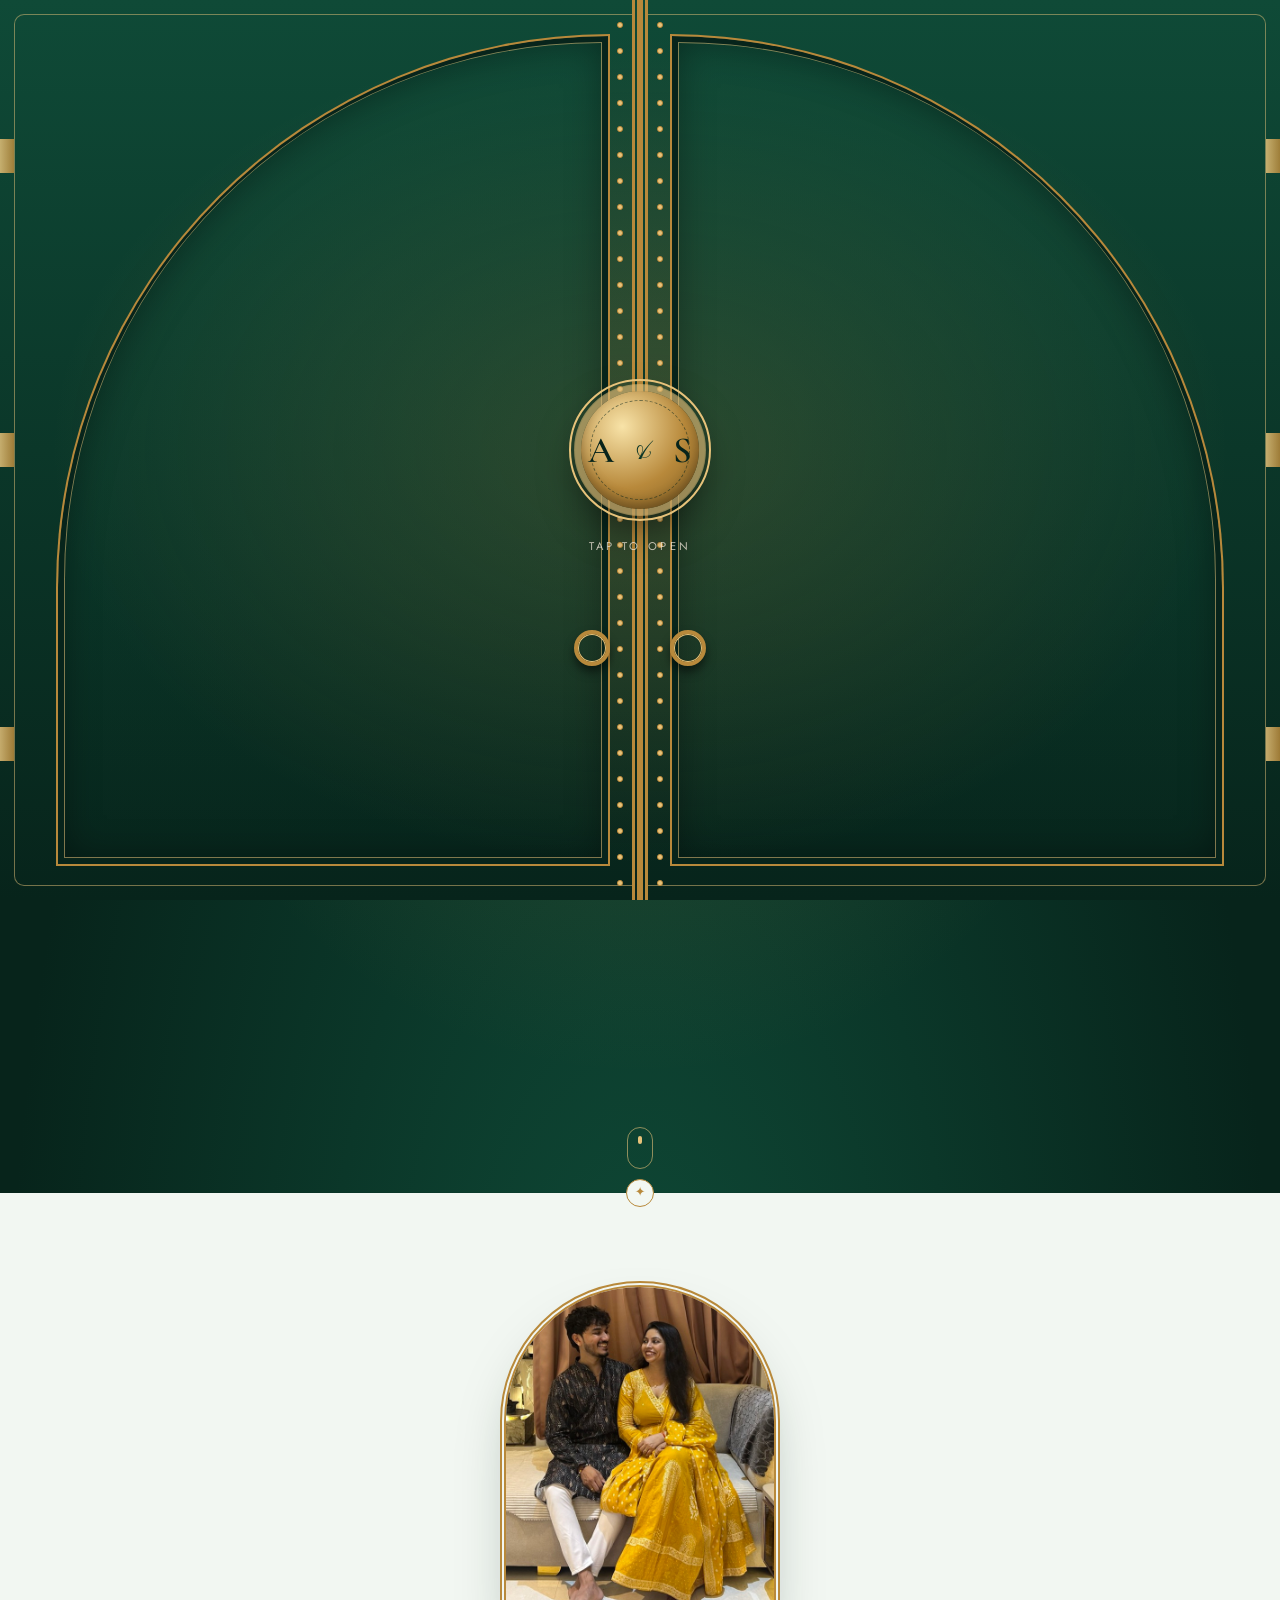
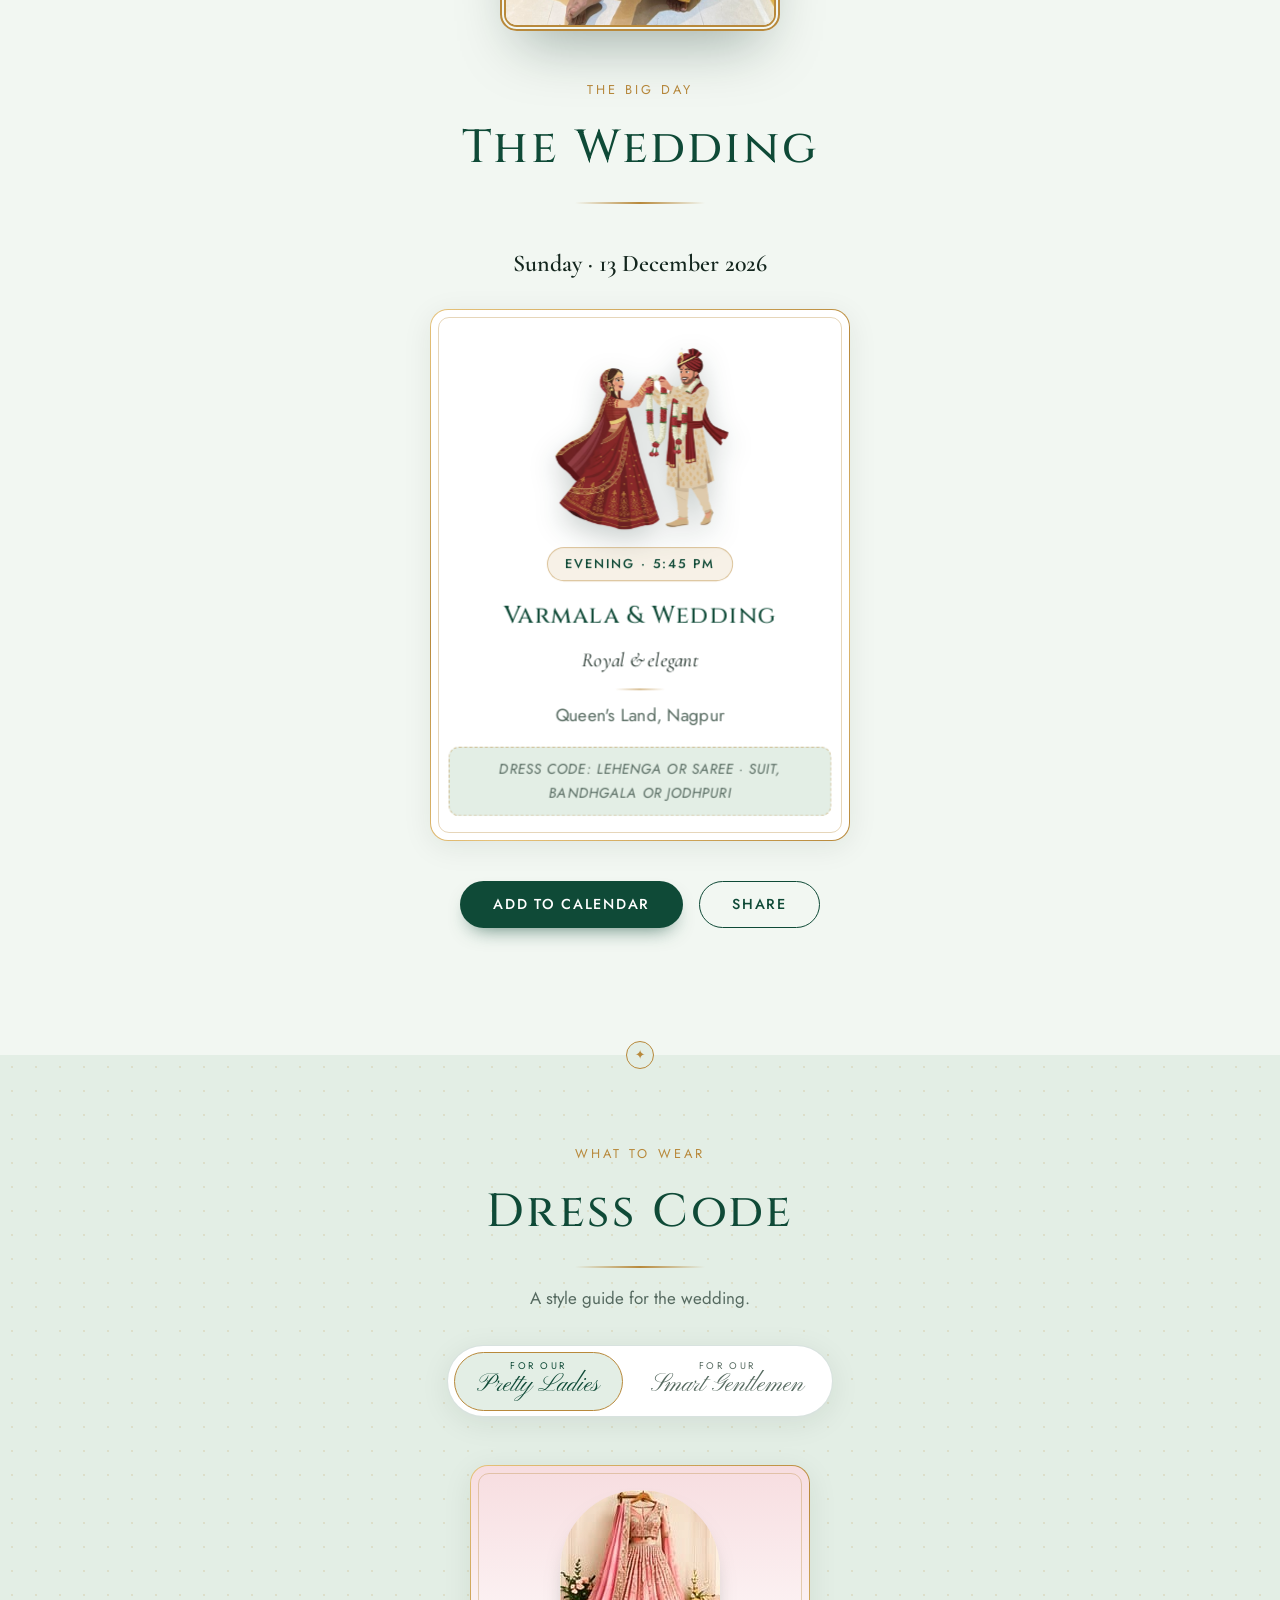
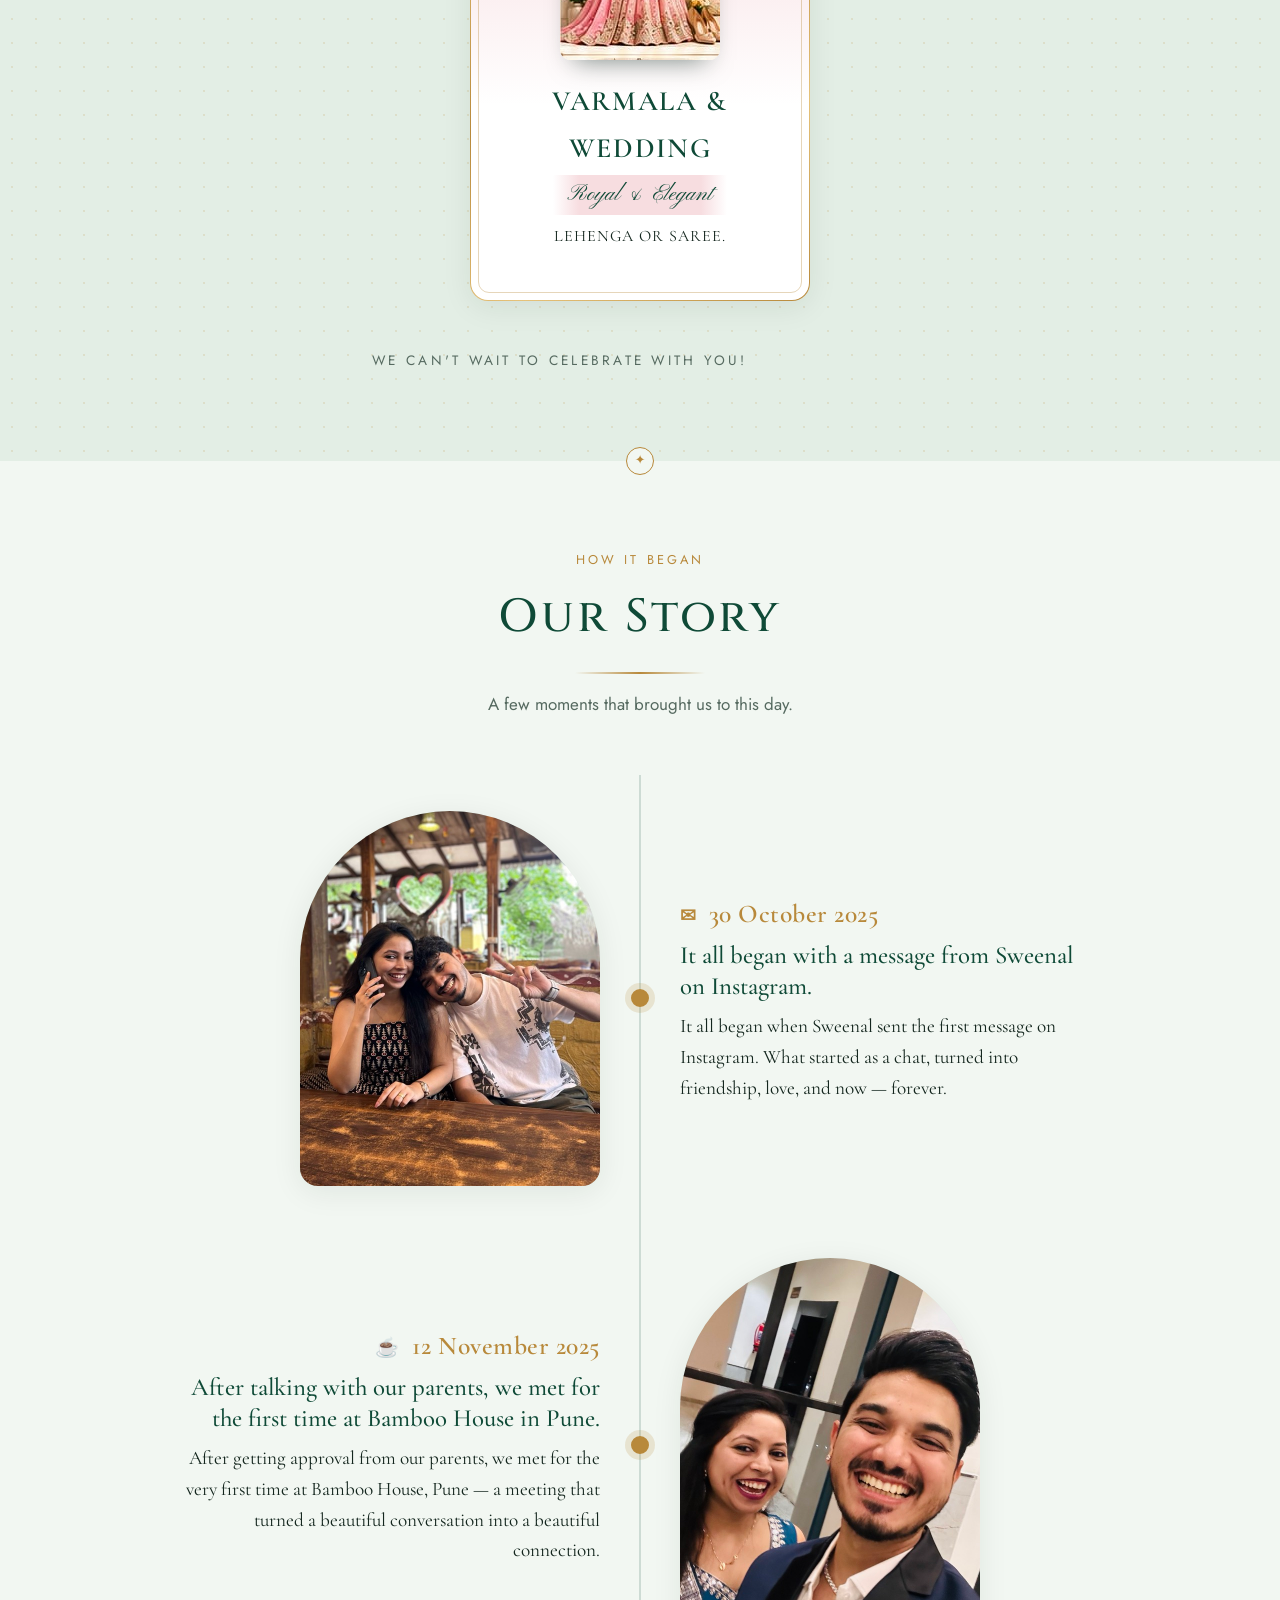
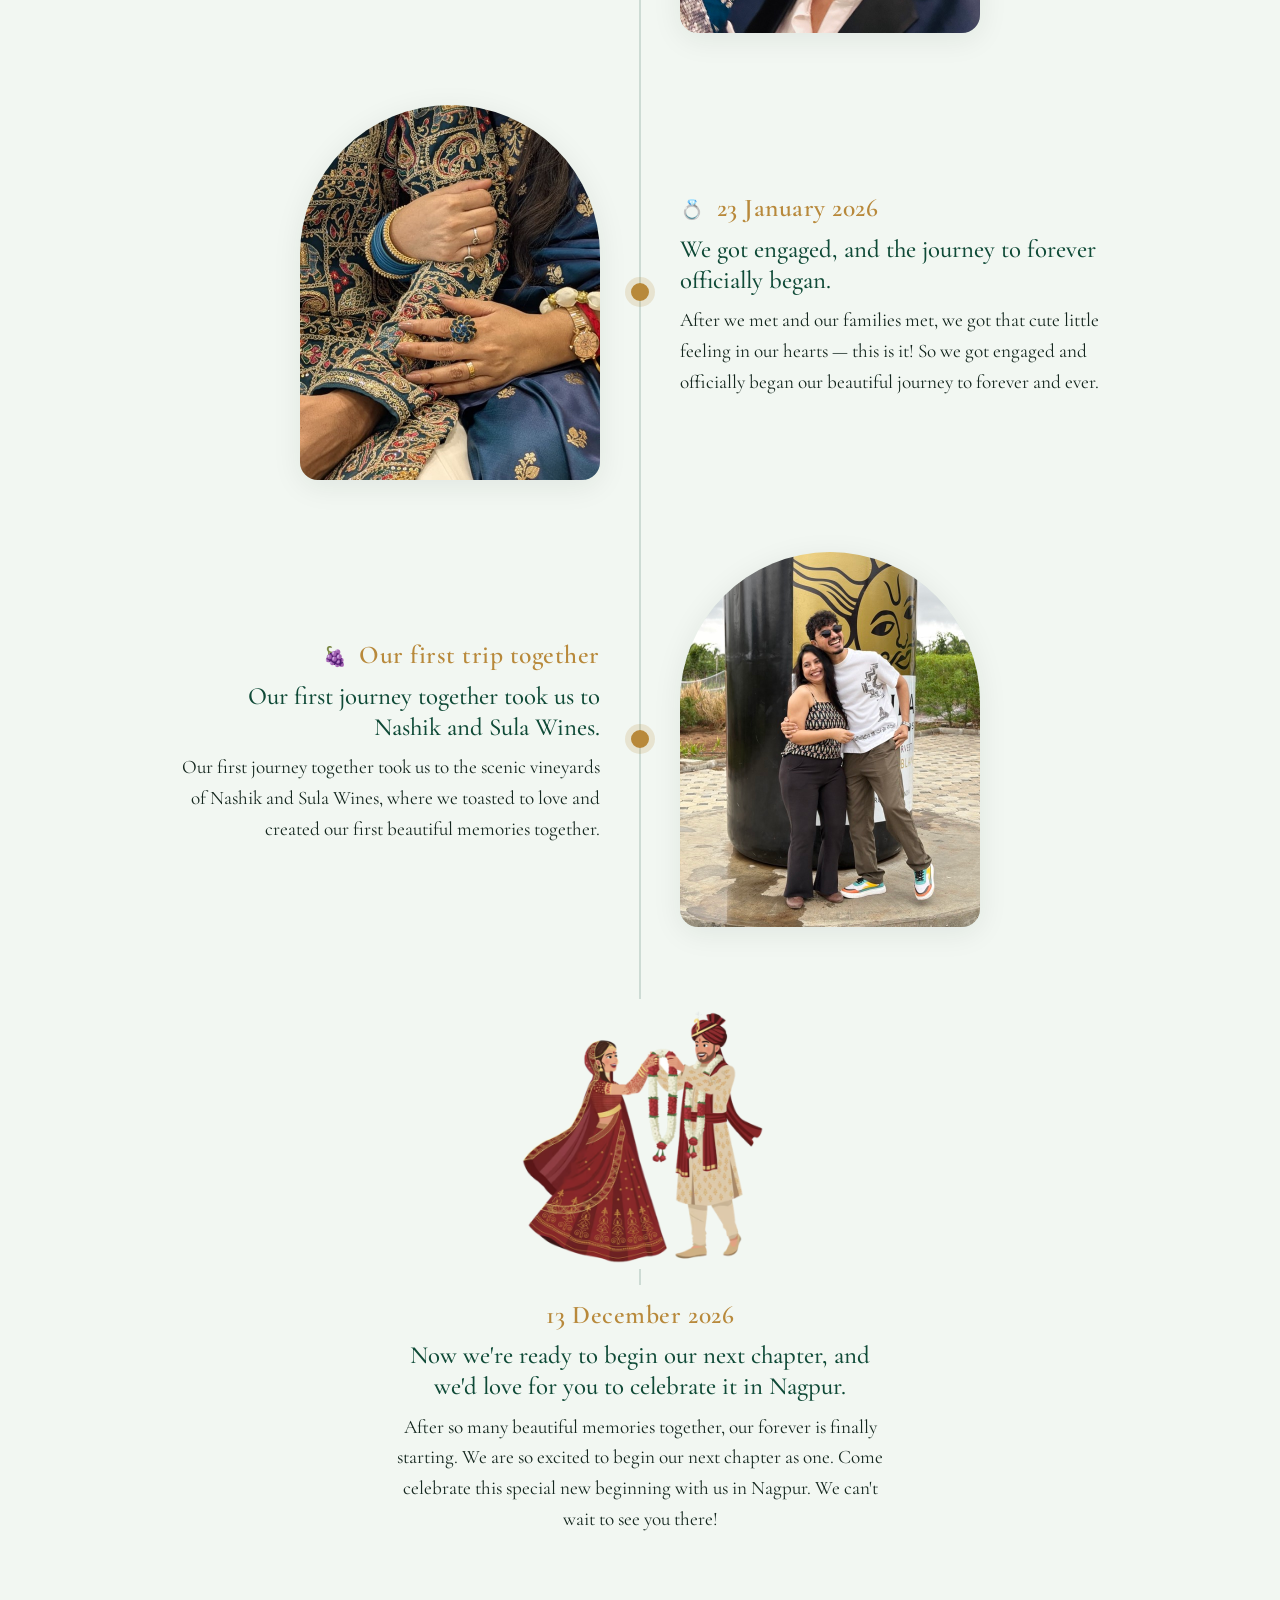
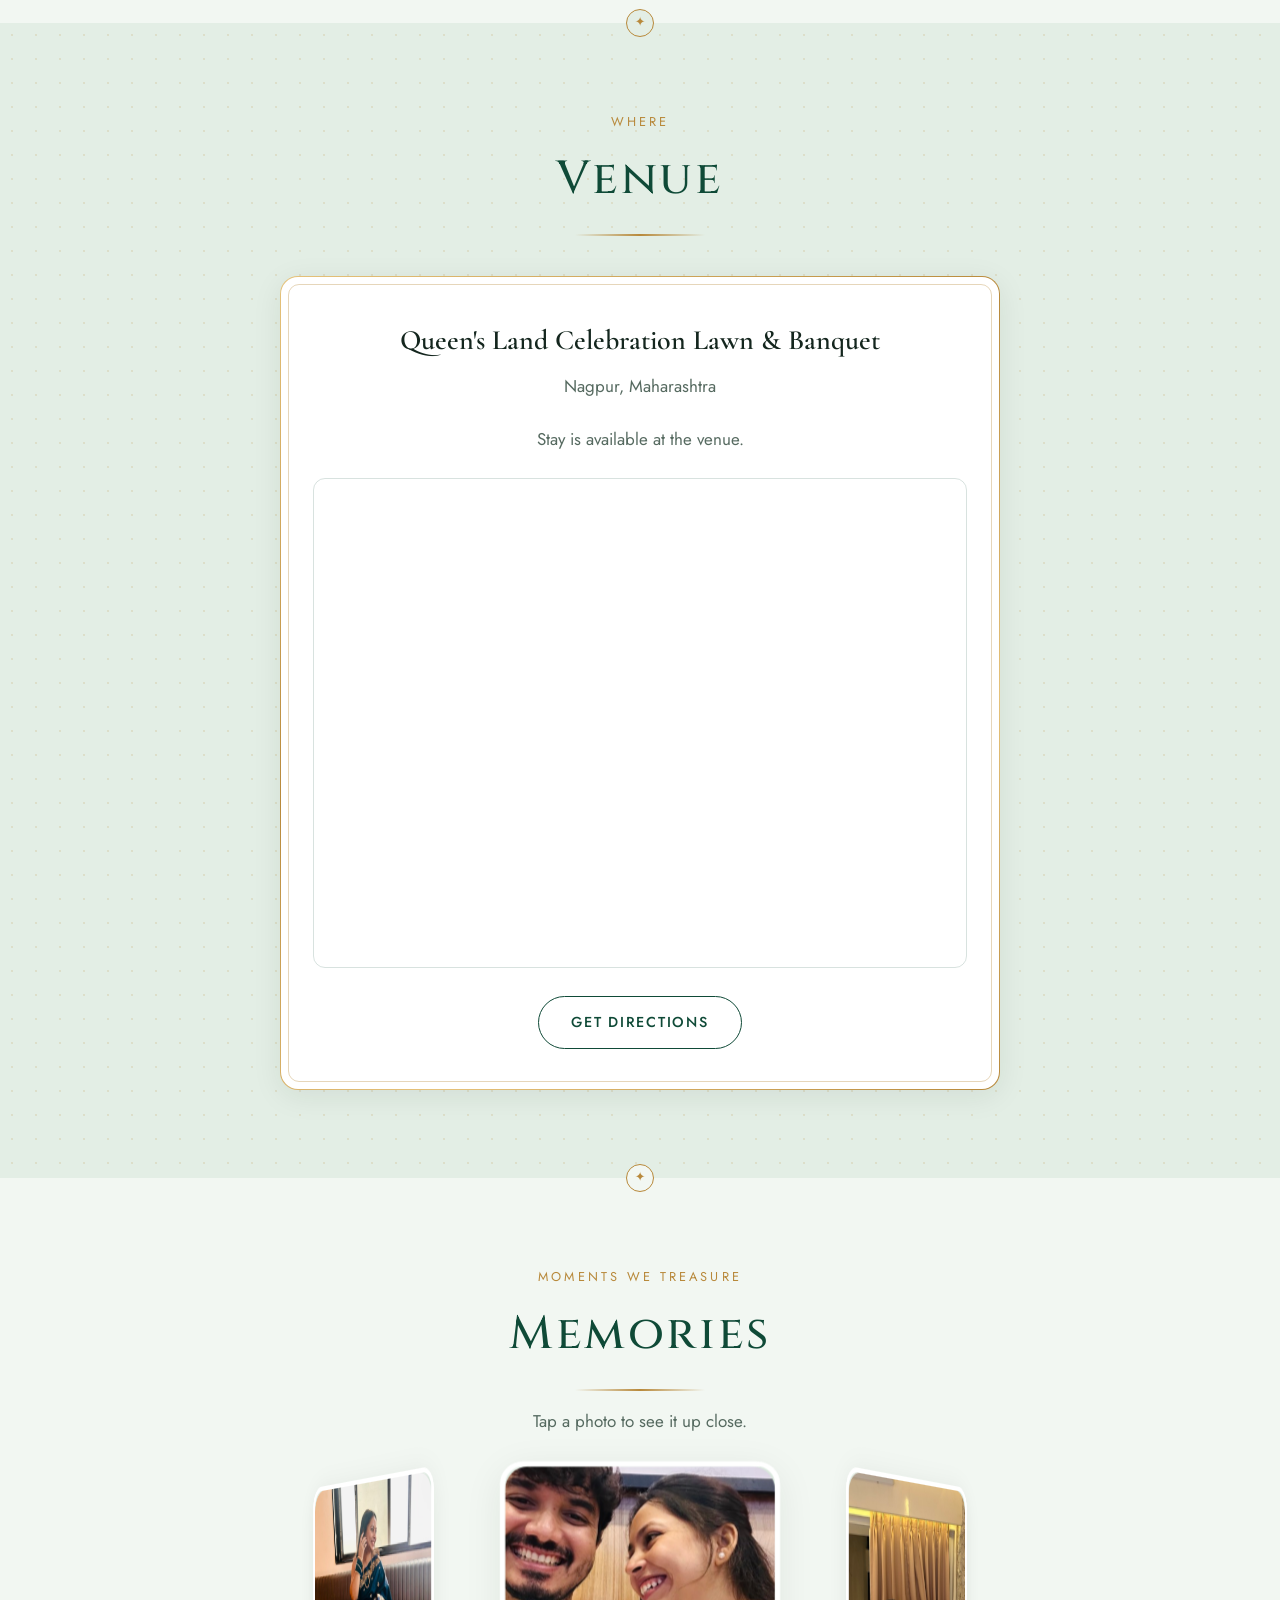
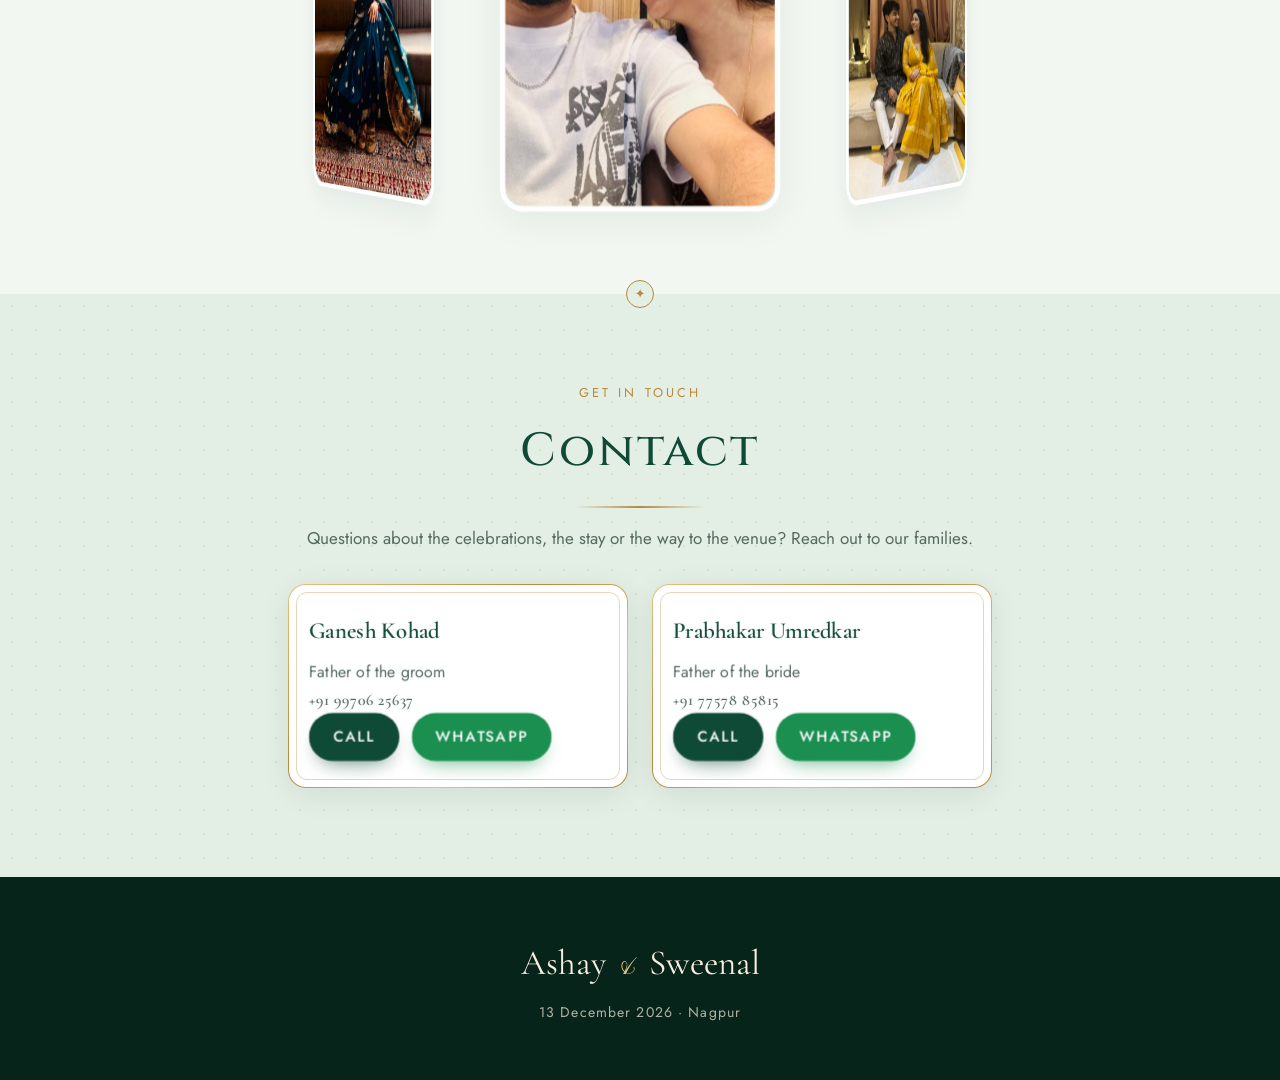
==== commit e0d33e5f: "Use the new story headlines and descriptions, and make the dust sparser Co-Authored-By: Claude Sonne" ====
--- a/index.html
+++ b/index.html
@@ -220,8 +220,8 @@
             </figure>
             <div class="moment-text">
               <p class="moment-date"><span class="moment-icon" aria-hidden="true">✉</span> 30 October 2025</p>
-              <h3>A message on Instagram</h3>
-              <p>It all began with a message from Sweenal on Instagram.</p>
+              <h3>It all began with a message from Sweenal on Instagram.</h3>
+              <p>It all began when Sweenal sent the first message on Instagram. What started as a chat, turned into friendship, love, and now — forever.</p>
             </div>
           </li>
           <li class="moment">
@@ -231,8 +231,8 @@
             </figure>
             <div class="moment-text">
               <p class="moment-date"><span class="moment-icon" aria-hidden="true">☕</span> 12 November 2025</p>
-              <h3>We met in Pune</h3>
-              <p>After talking with our parents, we met for the first time at Bamboo House in Pune.</p>
+              <h3>After talking with our parents, we met for the first time at Bamboo House in Pune.</h3>
+              <p>After getting approval from our parents, we met for the very first time at Bamboo House, Pune — a meeting that turned a beautiful conversation into a beautiful connection.</p>
             </div>
           </li>
           <li class="moment">
@@ -242,8 +242,8 @@
             </figure>
             <div class="moment-text">
               <p class="moment-date"><span class="moment-icon" aria-hidden="true">💍</span> 23 January 2026</p>
-              <h3>The engagement</h3>
-              <p>We got engaged, and the journey to forever officially began.</p>
+              <h3>We got engaged, and the journey to forever officially began.</h3>
+              <p>After we met and our families met, we got that cute little feeling in our hearts — this is it! So we got engaged and officially began our beautiful journey to forever and ever.</p>
             </div>
           </li>
           <li class="moment">
@@ -253,18 +253,19 @@
             </figure>
             <div class="moment-text">
               <p class="moment-date"><span class="moment-icon" aria-hidden="true">🍇</span> Our first trip together</p>
-              <h3>Nashik &amp; Sula Wines</h3>
-              <p>Our first journey together took us to Nashik and Sula Wines.</p>
+              <h3>Our first journey together took us to Nashik and Sula Wines.</h3>
+              <p>Our first journey together took us to the scenic vineyards of Nashik and Sula Wines, where we toasted to love and created our first beautiful memories together.</p>
             </div>
           </li>
           <li class="moment moment-final">
             <img class="moment-art" src="images/varmala.png" width="616" height="640" loading="lazy" decoding="async" alt="" />
             <div class="moment-text">
               <p class="moment-date">13 December 2026</p>
-              <h3>Forever begins</h3>
+              <h3>Now we're ready to begin our next chapter, and we'd love for you to celebrate it in Nagpur.</h3>
               <p>
-                Now we're ready to begin our next chapter, and we'd love for you
-                to be there with us in Nagpur.
+                After so many beautiful memories together, our forever is finally starting.
+                We are so excited to begin our next chapter as one. Come celebrate this
+                special new beginning with us in Nagpur. We can't wait to see you there!
               </p>
             </div>
           </li>
--- a/css/styles.css
+++ b/css/styles.css
@@ -396,6 +396,75 @@
     radial-gradient(ellipse at 50% 35%, rgba(184, 137, 59, 0.22), transparent 60%),
     radial-gradient(ellipse at 50% 120%, var(--color-night-2), transparent 70%),
     var(--color-night);
+  background-position: 50% 50%;
+  background-size: 100% 100%;
+}
+
+/* When the doors open the hero comes alive behind them: the camera pushes in, a burst of gold light
+   spreads from the seam, soft light drifts and gold dust rises. It all stays behind the card. */
+.js.invite-open .hero {
+  animation: hero-push-in 3.2s var(--ease-out) backwards;
+}
+
+.hero::before,
+.hero::after {
+  content: "";
+  position: absolute;
+  inset: 0;
+  z-index: 0;
+  pointer-events: none;
+  opacity: 0;
+}
+
+.hero::before {
+  inset: -20%;
+  background:
+    radial-gradient(circle at 20% 30%, rgba(230, 194, 122, 0.2), transparent 38%),
+    radial-gradient(circle at 82% 62%, rgba(230, 194, 122, 0.16), transparent 42%),
+    radial-gradient(circle at 50% 100%, rgba(95, 190, 150, 0.18), transparent 45%);
+}
+
+.hero::after {
+  background:
+    radial-gradient(circle, rgba(230, 194, 122, 0.7) 0 1.5px, transparent 2.2px) 0 0 / 200px 260px,
+    radial-gradient(circle, rgba(255, 236, 190, 0.5) 0 1px, transparent 1.8px) 90px 130px / 310px 340px;
+  -webkit-mask: linear-gradient(180deg, transparent, #000 25%, #000 75%, transparent);
+  mask: linear-gradient(180deg, transparent, #000 25%, #000 75%, transparent);
+}
+
+.js.invite-open .hero::before {
+  animation:
+    hero-lights-in 2.6s ease-out 0.4s forwards,
+    hero-lights-drift 16s ease-in-out 3s infinite alternate;
+}
+
+.js.invite-open .hero::after {
+  animation:
+    hero-dust-in 2.4s ease-out 0.9s forwards,
+    hero-dust-rise 28s linear infinite;
+}
+
+.hero-stage {
+  z-index: 1;
+}
+
+.hero-stage::before {
+  content: "";
+  position: absolute;
+  z-index: -1;
+  top: 50%;
+  left: 50%;
+  width: 170vmax;
+  height: 170vmax;
+  border-radius: 50%;
+  background: radial-gradient(circle, rgba(255, 236, 190, 0.75), rgba(230, 194, 122, 0.35) 18%, transparent 55%);
+  transform: translate(-50%, -50%) scale(0);
+  opacity: 0;
+  pointer-events: none;
+}
+
+.js.invite-open .hero-stage::before {
+  animation: seam-light 2.2s cubic-bezier(0.2, 0.7, 0.2, 1) 0.15s forwards;
 }
 
 /* fixed to the screen, so the petals keep falling all the way down the page to the footer */
@@ -480,11 +549,11 @@
   content: "";
   position: absolute;
   z-index: -1;
-  top: -71px;
+  top: -61px;
   left: 50%;
-  width: 250px;
-  height: 250px;
-  margin-left: -125px;
+  width: 210px;
+  height: 210px;
+  margin-left: -105px;
   border-radius: 50%;
   background: repeating-conic-gradient(rgba(230, 194, 122, 0.28) 0 6deg, transparent 6deg 18deg);
   -webkit-mask: radial-gradient(circle, transparent 0 40%, #000 42%, transparent 70%);
@@ -493,8 +562,8 @@
 }
 
 .ganesh-medallion {
-  width: 108px;
-  height: 108px;
+  width: 88px;
+  height: 88px;
   margin: 0 auto 0.6rem;
   padding: 6px;
   border-radius: 50%;
@@ -651,21 +720,27 @@
 }
 
 .hosts-row {
-  display: flex;
-  justify-content: center;
-  gap: clamp(1rem, 5vw, 3rem);
+  display: grid;
+  grid-template-columns: repeat(2, minmax(0, 1fr));
+  max-width: 34rem;
+  margin: 0 auto;
 }
 
 .hosts-family {
   display: flex;
   flex-direction: column;
+  align-items: center;
   gap: 0.15rem;
-  padding: 0 clamp(0.5rem, 3vw, 1.5rem);
+  padding: 0 clamp(0.25rem, 2vw, 1rem);
+  text-align: center;
+}
+
+.hosts-family:only-child {
+  grid-column: 1 / -1;
 }
 
 .hosts-row .hosts-family + .hosts-family {
   border-left: 1px solid rgba(230, 194, 122, 0.4);
-  padding-left: clamp(1rem, 5vw, 3rem);
 }
 
 .hosts-family small {
@@ -754,6 +829,53 @@
   from {
     opacity: 0;
     transform: rotateX(25deg) translateY(60px) scale(0.92);
+  }
+}
+
+@keyframes hero-push-in {
+  from {
+    background-size: 170% 170%, 170% 170%, 100% 100%;
+  }
+}
+
+@keyframes seam-light {
+  0% {
+    opacity: 0;
+    transform: translate(-50%, -50%) scale(0);
+  }
+  25% {
+    opacity: 1;
+  }
+  100% {
+    opacity: 0;
+    transform: translate(-50%, -50%) scale(1);
+  }
+}
+
+@keyframes hero-lights-in {
+  to {
+    opacity: 1;
+  }
+}
+
+@keyframes hero-lights-drift {
+  from {
+    transform: translate3d(-3%, -2%, 0) scale(1);
+  }
+  to {
+    transform: translate3d(3%, 2%, 0) scale(1.12);
+  }
+}
+
+@keyframes hero-dust-in {
+  to {
+    opacity: 0.5;
+  }
+}
+
+@keyframes hero-dust-rise {
+  to {
+    background-position: 0 -780px, 90px -680px;
   }
 }
 
@@ -1199,9 +1321,10 @@
 }
 
 .moment-text h3 {
-  margin: 0 0 0.5rem;
+  margin: 0 0 0.6rem;
   font-family: var(--font-serif);
-  font-size: 2rem;
+  font-size: 1.55rem;
+  line-height: 1.25;
   font-weight: 500;
   color: var(--color-accent);
 }
@@ -1583,8 +1706,10 @@
   margin: 0;
   max-width: 26ch;
   font-family: var(--font-serif);
-  font-size: 1.15rem;
-  line-height: 1.45;
+  font-size: 1rem;
+  line-height: 1.5;
+  letter-spacing: 0.06em;
+  text-transform: uppercase;
   color: var(--color-text);
 }
 
@@ -2078,15 +2203,18 @@
 }
 
 @media (max-width: 760px) {
-  .hosts-row {
-    flex-direction: column;
-    gap: 1rem;
-  }
-
-  .hosts-row .hosts-family + .hosts-family {
-    padding: 1rem 0 0;
-    border-left: 0;
-    border-top: 1px solid rgba(230, 194, 122, 0.4);
+  .hosts-family {
+    padding: 0 0.25rem;
+  }
+
+  .hosts-family small {
+    font-size: 0.65rem;
+    letter-spacing: 0.12em;
+  }
+
+  .hosts-family strong {
+    font-size: 0.82rem;
+    white-space: nowrap;
   }
 
   /* a fixed-width column keeps the arch the same distance from both edges, whatever the content does */
@@ -2108,16 +2236,16 @@
 
   /* a compact hero so the scratch card is on the first screen without scrolling */
   .ganesh-medallion {
-    width: 84px;
-    height: 84px;
+    width: 70px;
+    height: 70px;
     margin-bottom: 0.4rem;
   }
 
   .hero-card > .ganesh::before {
-    top: -58px;
-    width: 200px;
-    height: 200px;
-    margin-left: -100px;
+    top: -50px;
+    width: 170px;
+    height: 170px;
+    margin-left: -85px;
   }
 
   .ganesh-mantra {
@@ -2372,6 +2500,10 @@
   .reveal.is-visible .event-card,
   .reveal.is-visible .info-card,
   .reveal.is-visible .outfit,
+  .js.invite-open .hero,
+  .js.invite-open .hero::before,
+  .js.invite-open .hero::after,
+  .js.invite-open .hero-stage::before,
   .hero-card,
   .js.invite-open .hero-card,
   .invite-seal,
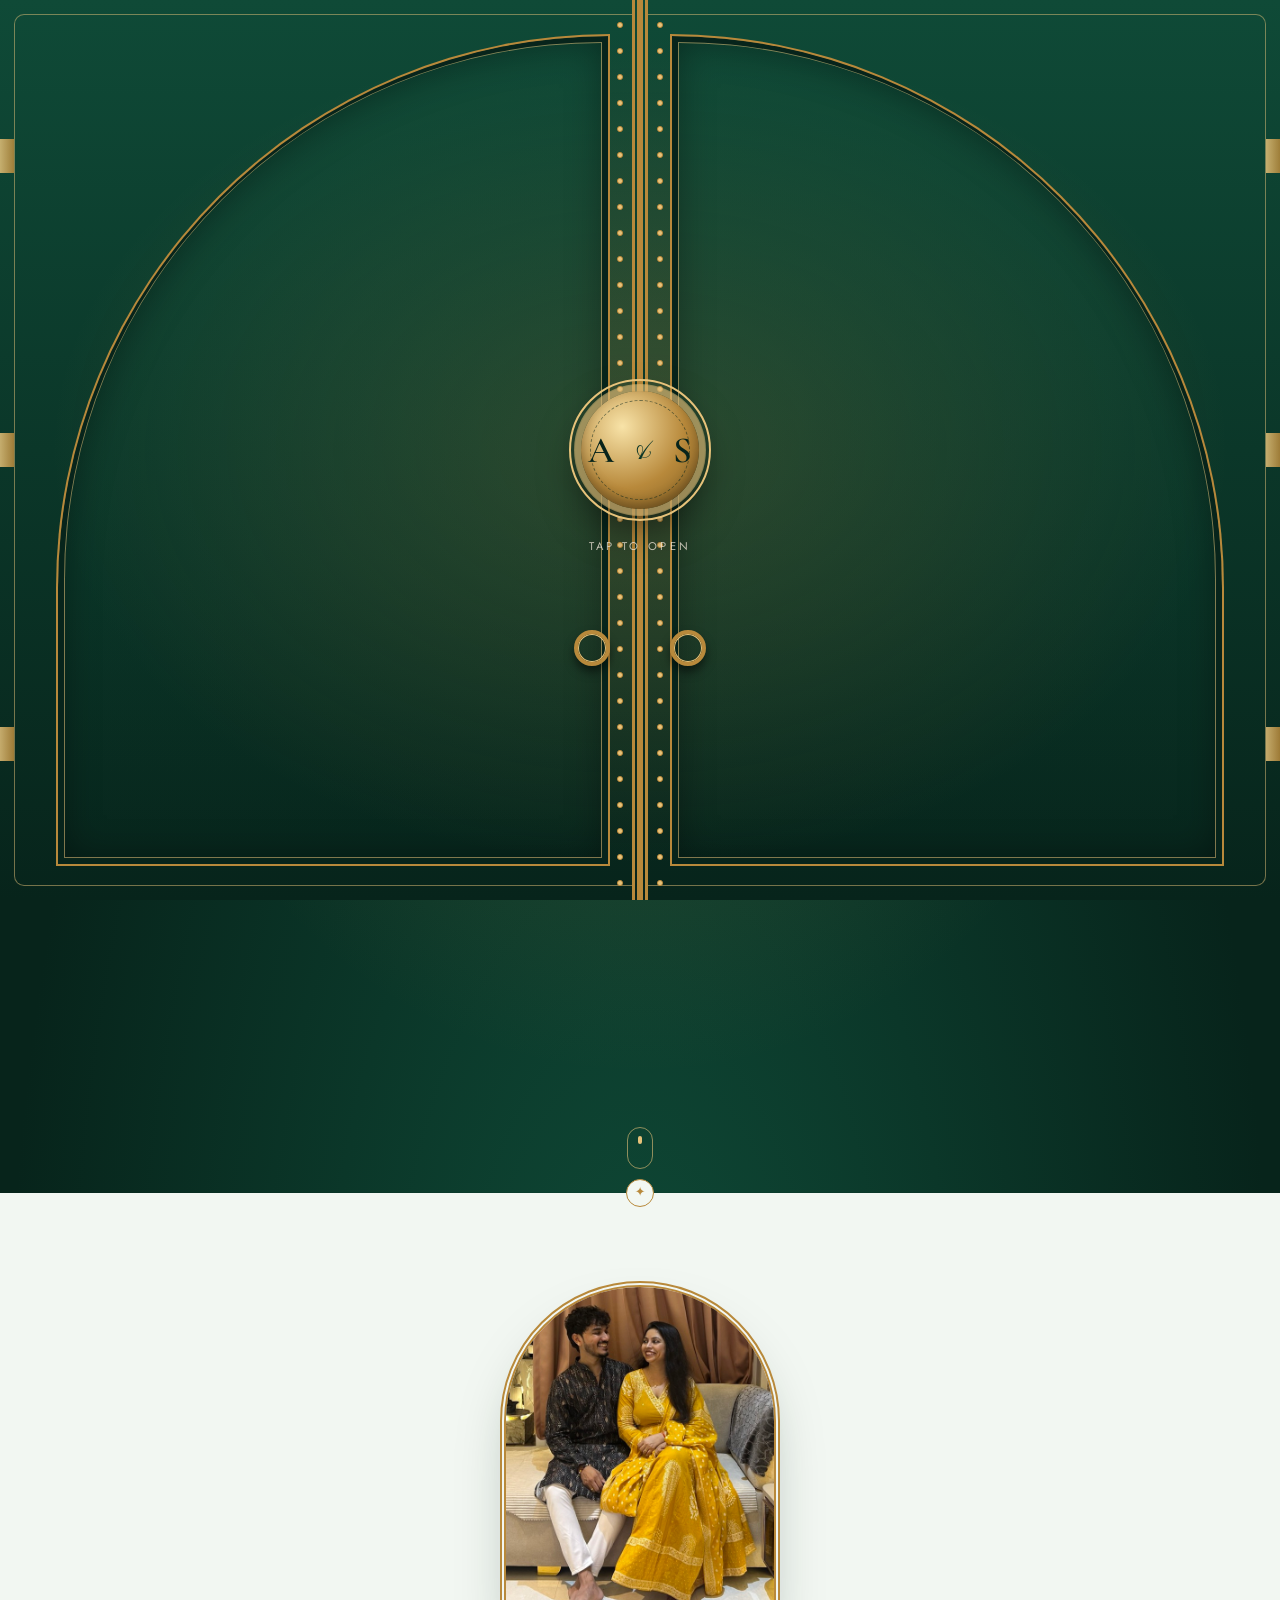
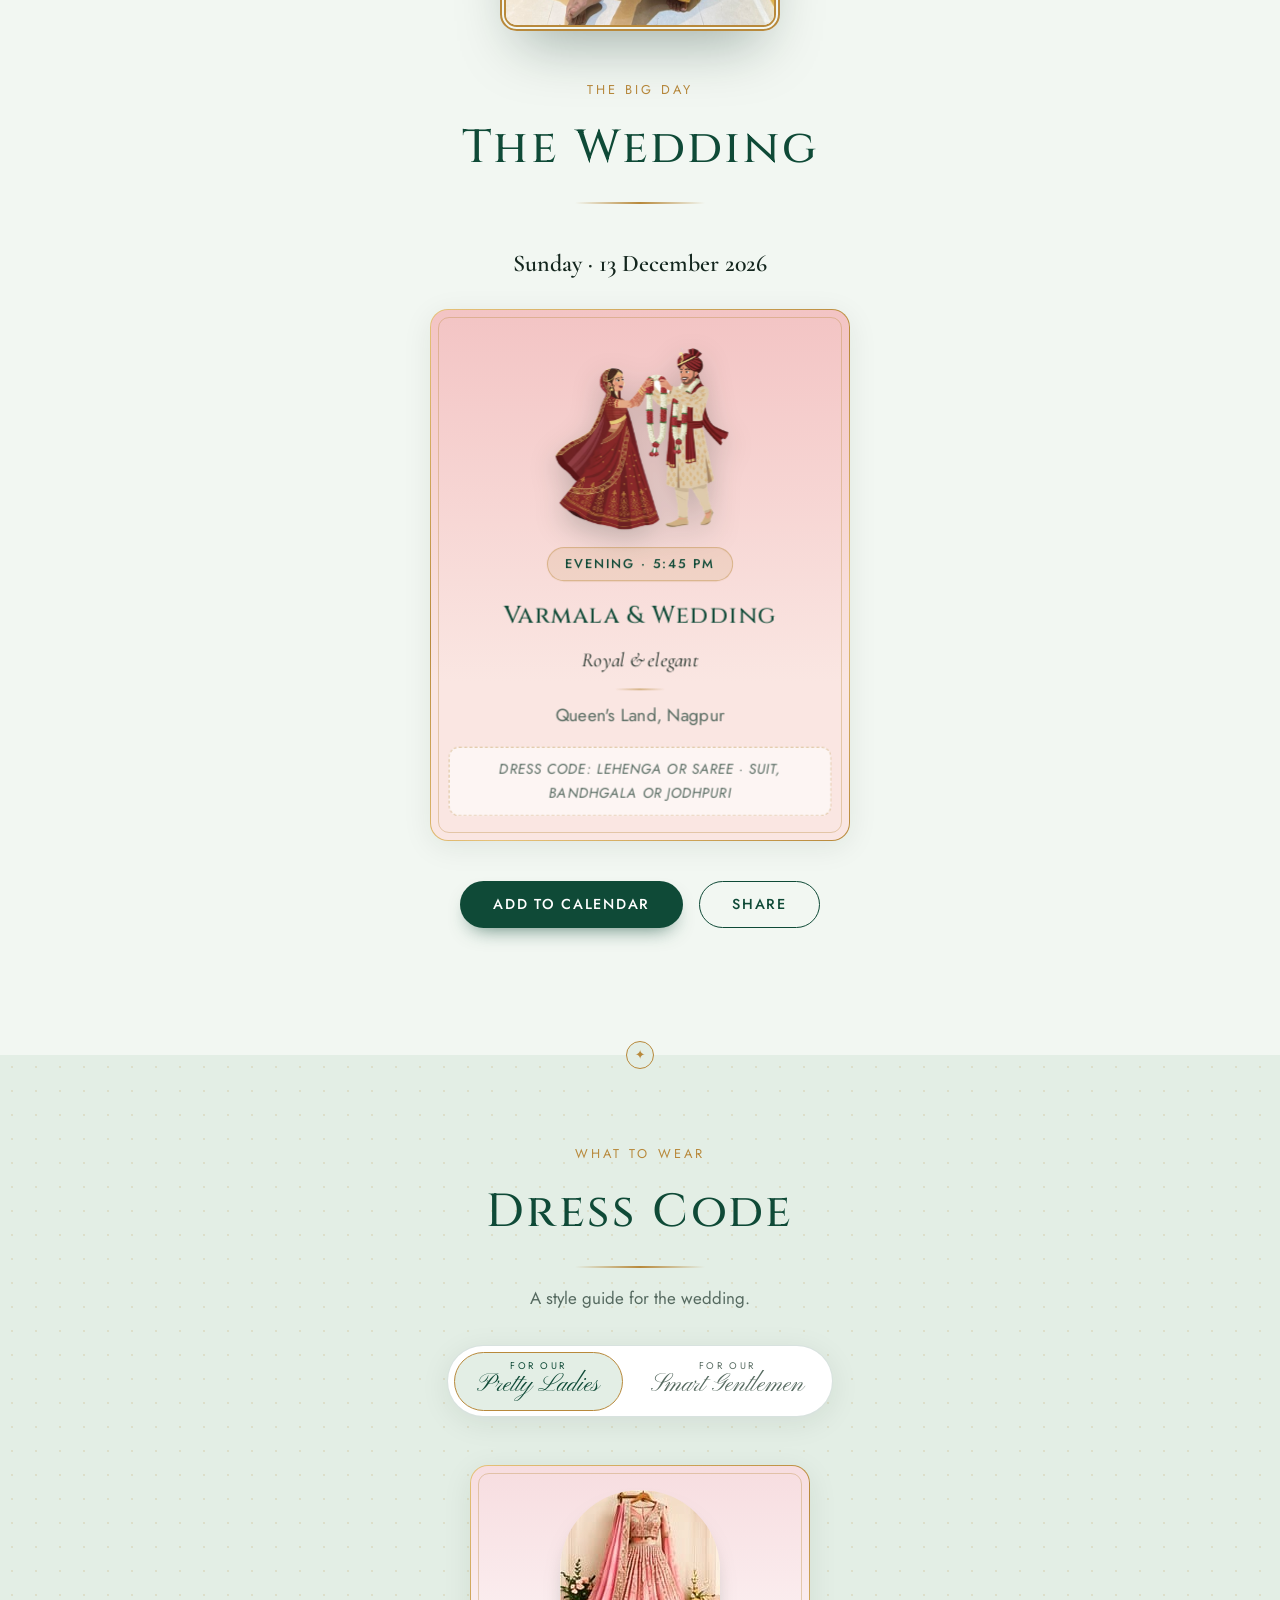
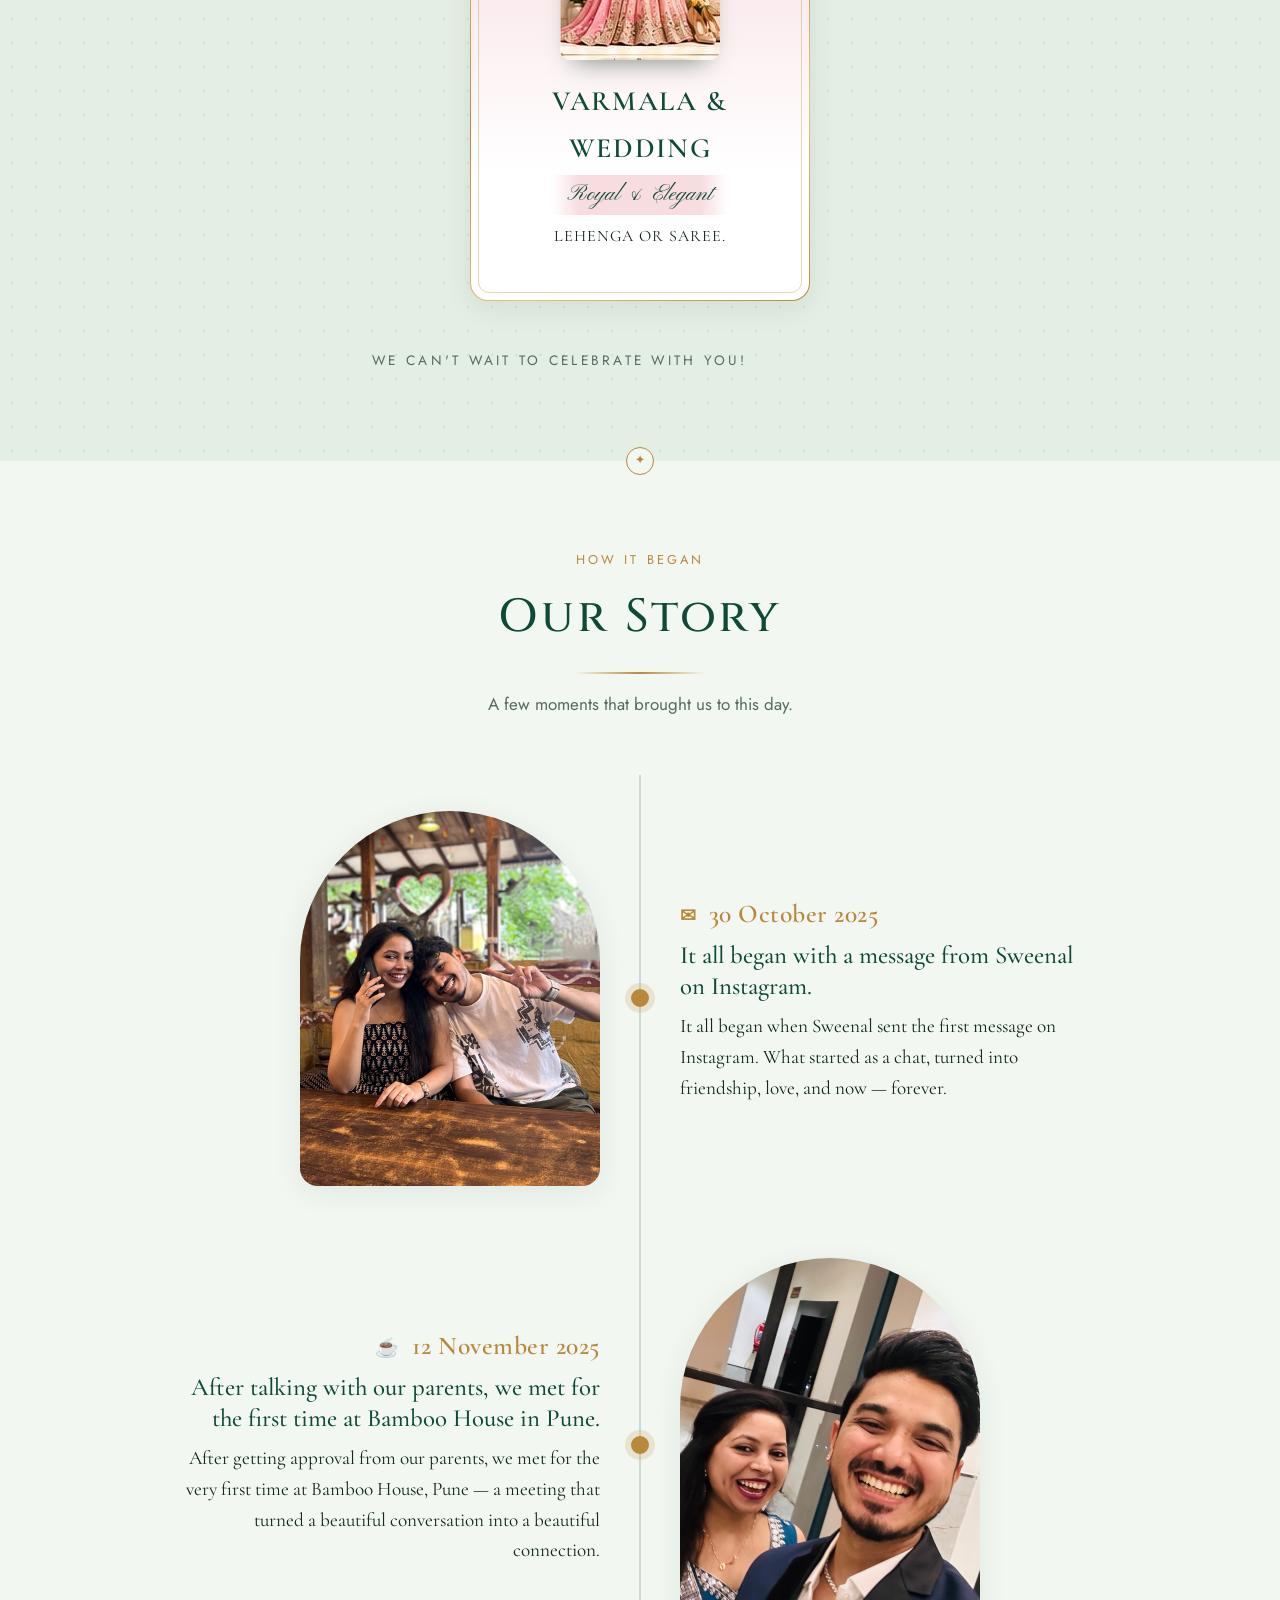
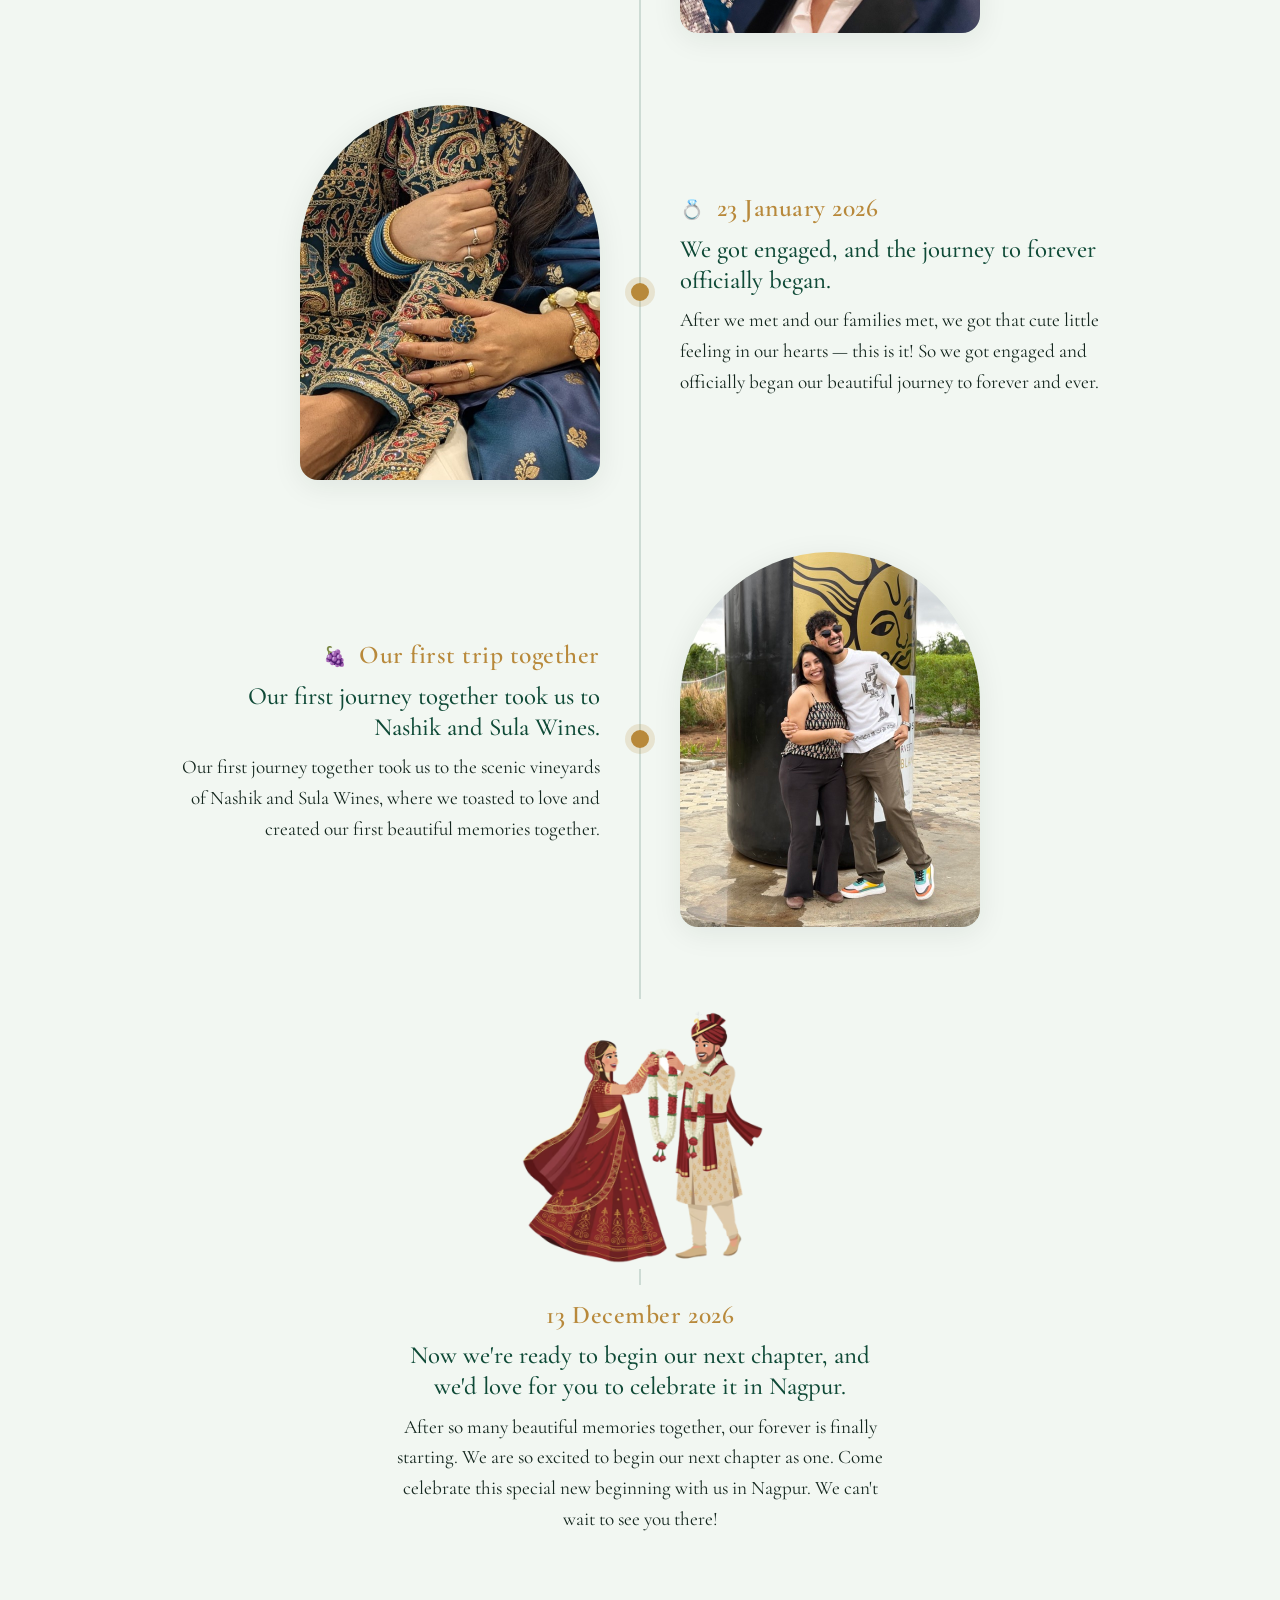
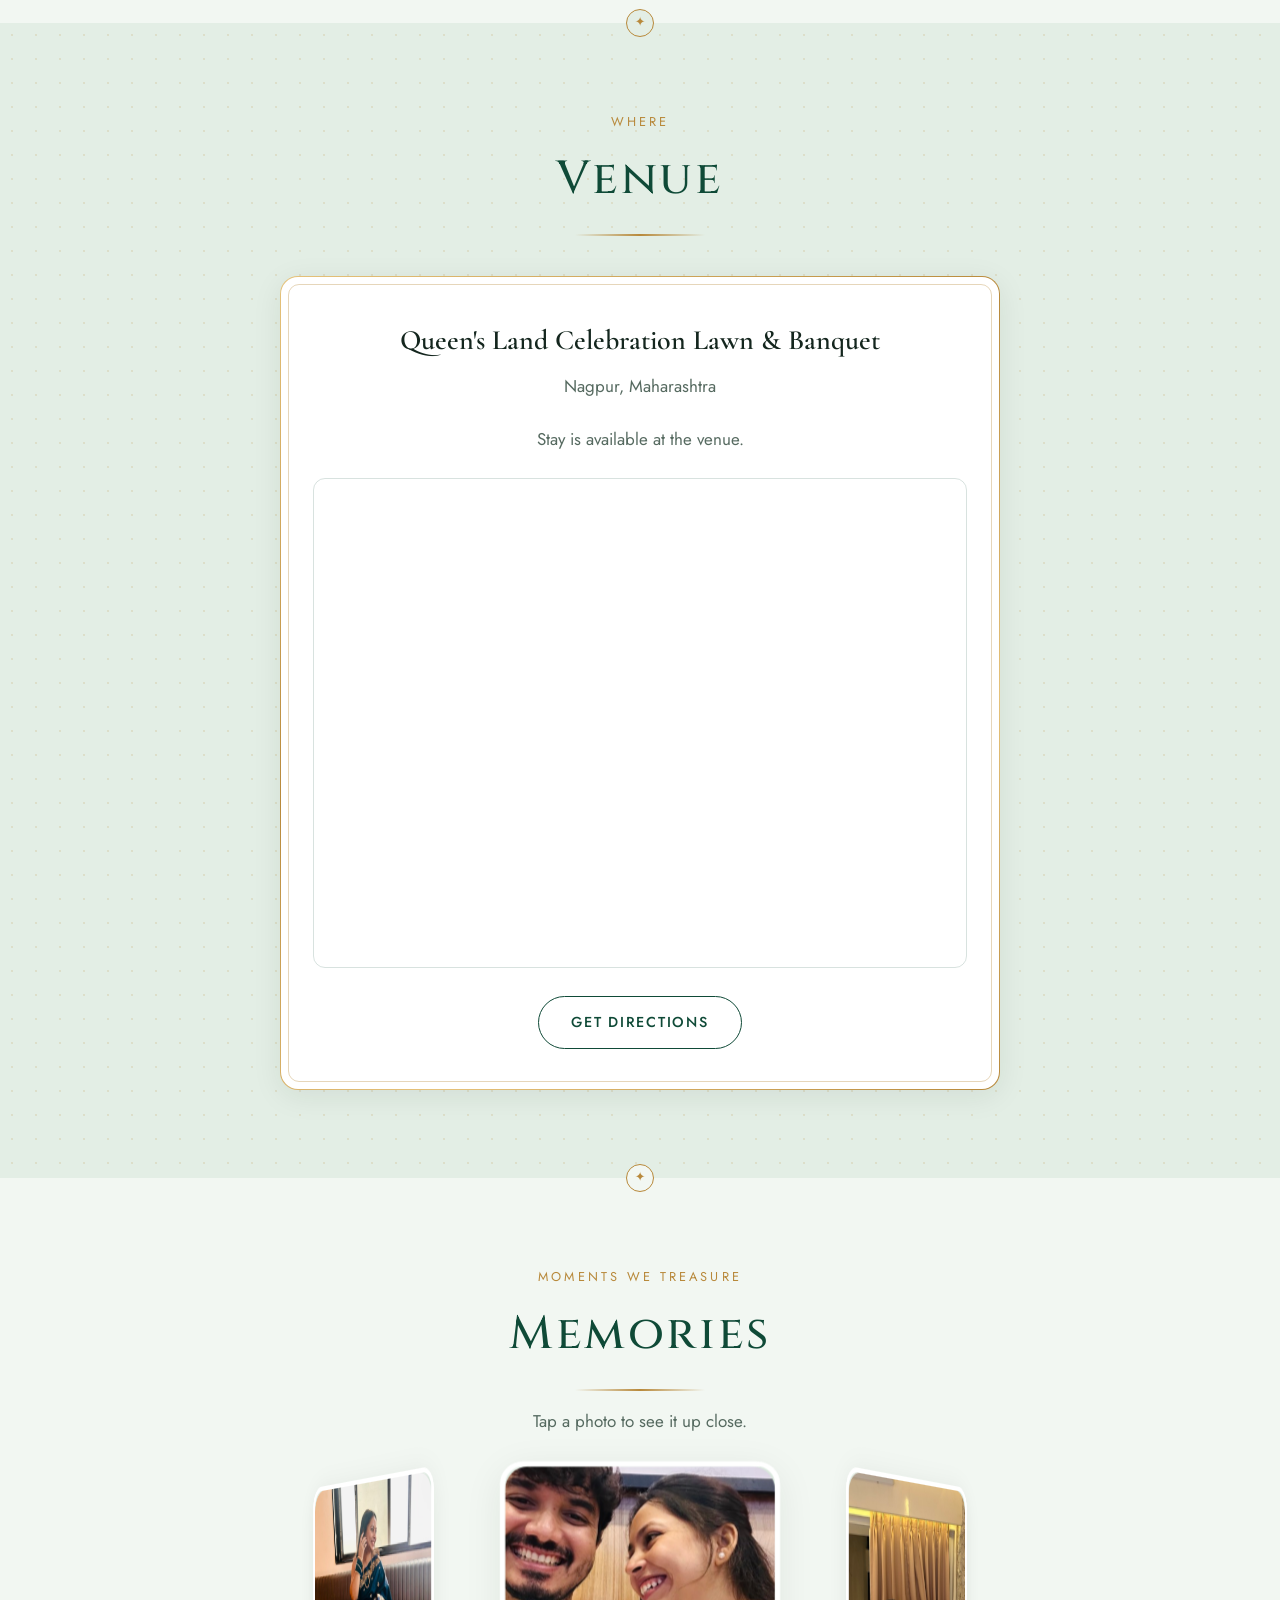
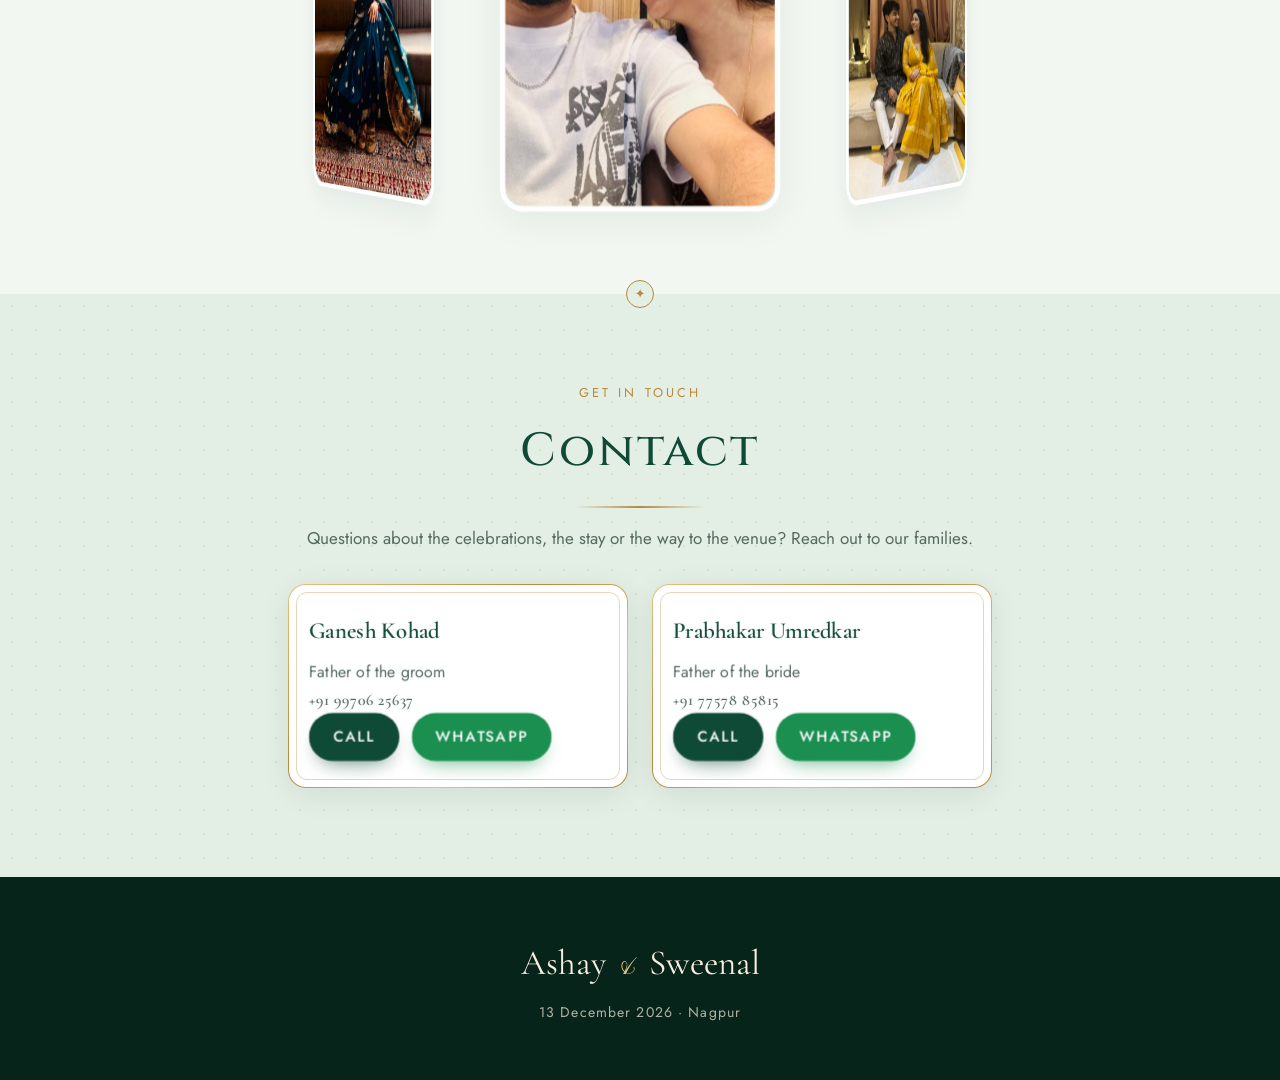
==== commit f78ca870: "Colour each event card to match its illustration, with the new story text Co-Authored-By: Claude Son" ====
--- a/index.html
+++ b/index.html
@@ -132,7 +132,7 @@
         <div class="event-day">
           <h3 class="day-heading">Sunday · 13 December 2026</h3>
           <div class="event-grid event-grid-single">
-            <article class="event-card" data-tilt>
+            <article class="event-card event-varmala" data-tilt>
               <img class="event-art" src="images/varmala.png" width="616" height="640" loading="lazy" decoding="async" alt="" />
               <p class="event-time">Evening · 5:45 PM</p>
               <h4>Varmala &amp; Wedding</h4>
--- a/css/styles.css
+++ b/css/styles.css
@@ -1371,7 +1371,7 @@
   --face-tint: var(--color-surface);
   border: 1.5px solid transparent;
   background:
-    linear-gradient(180deg, var(--face-tint) 0, var(--color-surface) 55%) padding-box,
+    linear-gradient(180deg, var(--face-tint) 0, var(--face-base, var(--color-surface)) 70%) padding-box,
     linear-gradient(145deg, var(--color-gold-light), var(--color-gold) 40%, var(--color-gold-light) 70%, var(--color-gold)) border-box;
 }
 
@@ -1385,6 +1385,32 @@
   border: 1px solid rgba(184, 137, 59, 0.35);
   border-radius: calc(var(--radius) - 7px);
   pointer-events: none;
+}
+
+/* each event card takes the colours of its illustration */
+.event-haldi {
+  --face-tint: #ffe08a;
+  --face-base: #fff3c9;
+}
+
+.event-sangeet {
+  --face-tint: #cfe3cf;
+  --face-base: #eaf3e8;
+}
+
+.event-vidhi {
+  --face-tint: #fbcfa6;
+  --face-base: #fdebd8;
+}
+
+.event-varmala {
+  --face-tint: #f3c4c4;
+  --face-base: #fae6e2;
+}
+
+.event-reception {
+  --face-tint: #cfd9ec;
+  --face-base: #eceff7;
 }
 
 .event-card:hover,
@@ -1538,7 +1564,7 @@
   padding: 0.6rem 0.9rem;
   border: 1px dashed rgba(184, 137, 59, 0.5);
   border-radius: 10px;
-  background: var(--color-tint);
+  background: rgba(255, 255, 255, 0.6);
   font-style: italic;
   font-size: 0.85rem;
   text-transform: uppercase;
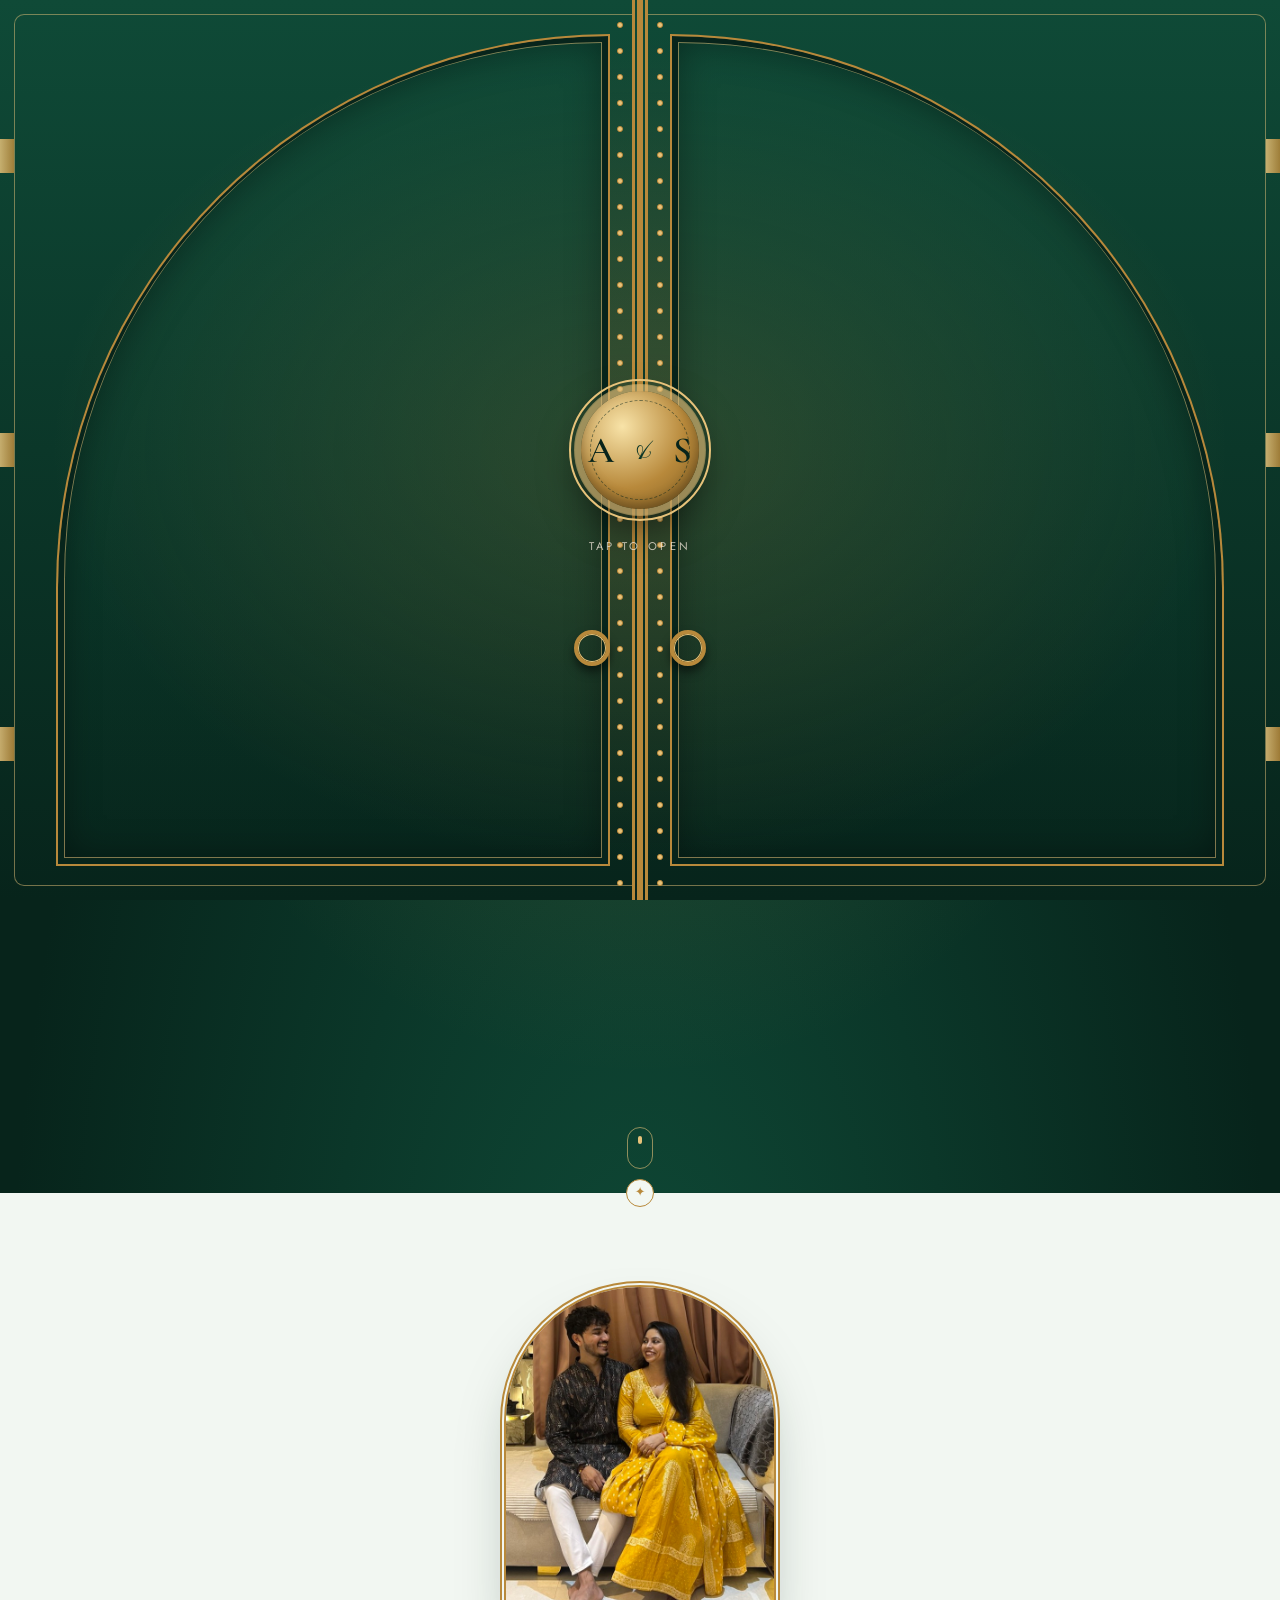
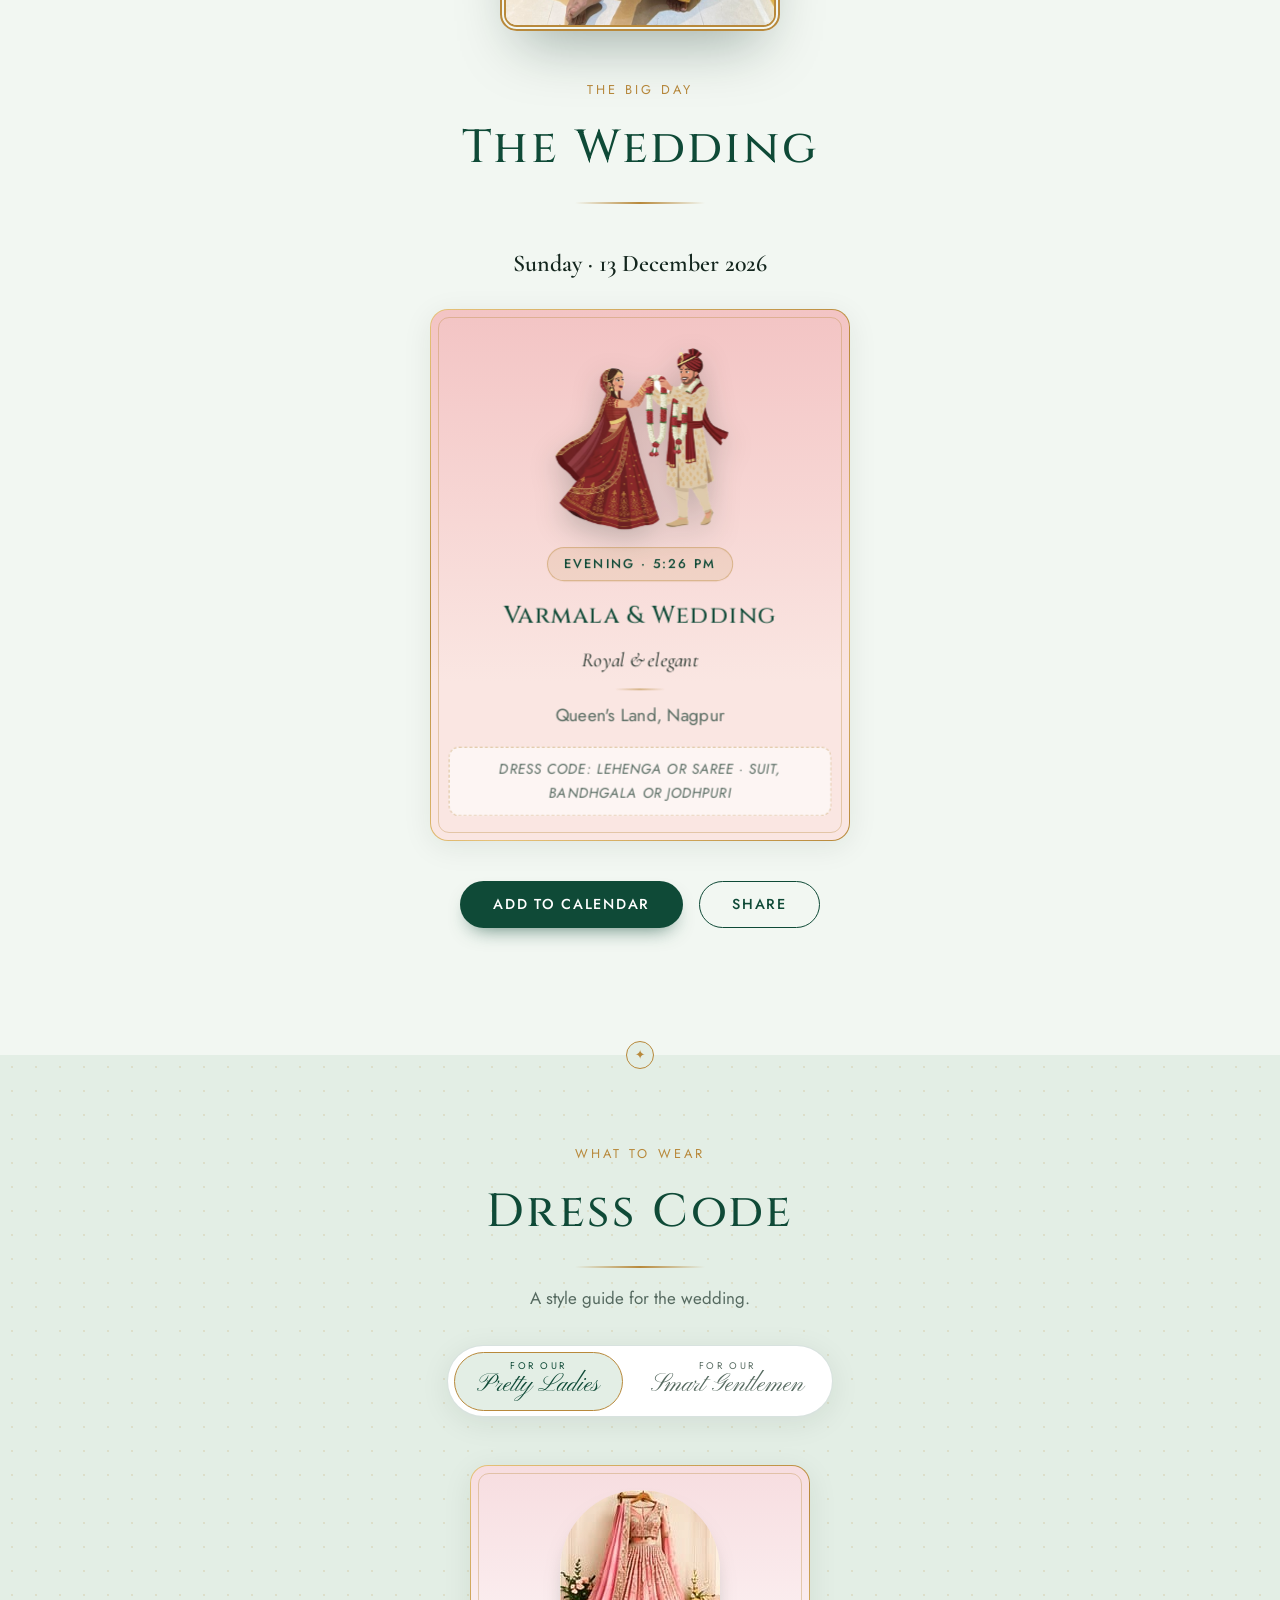
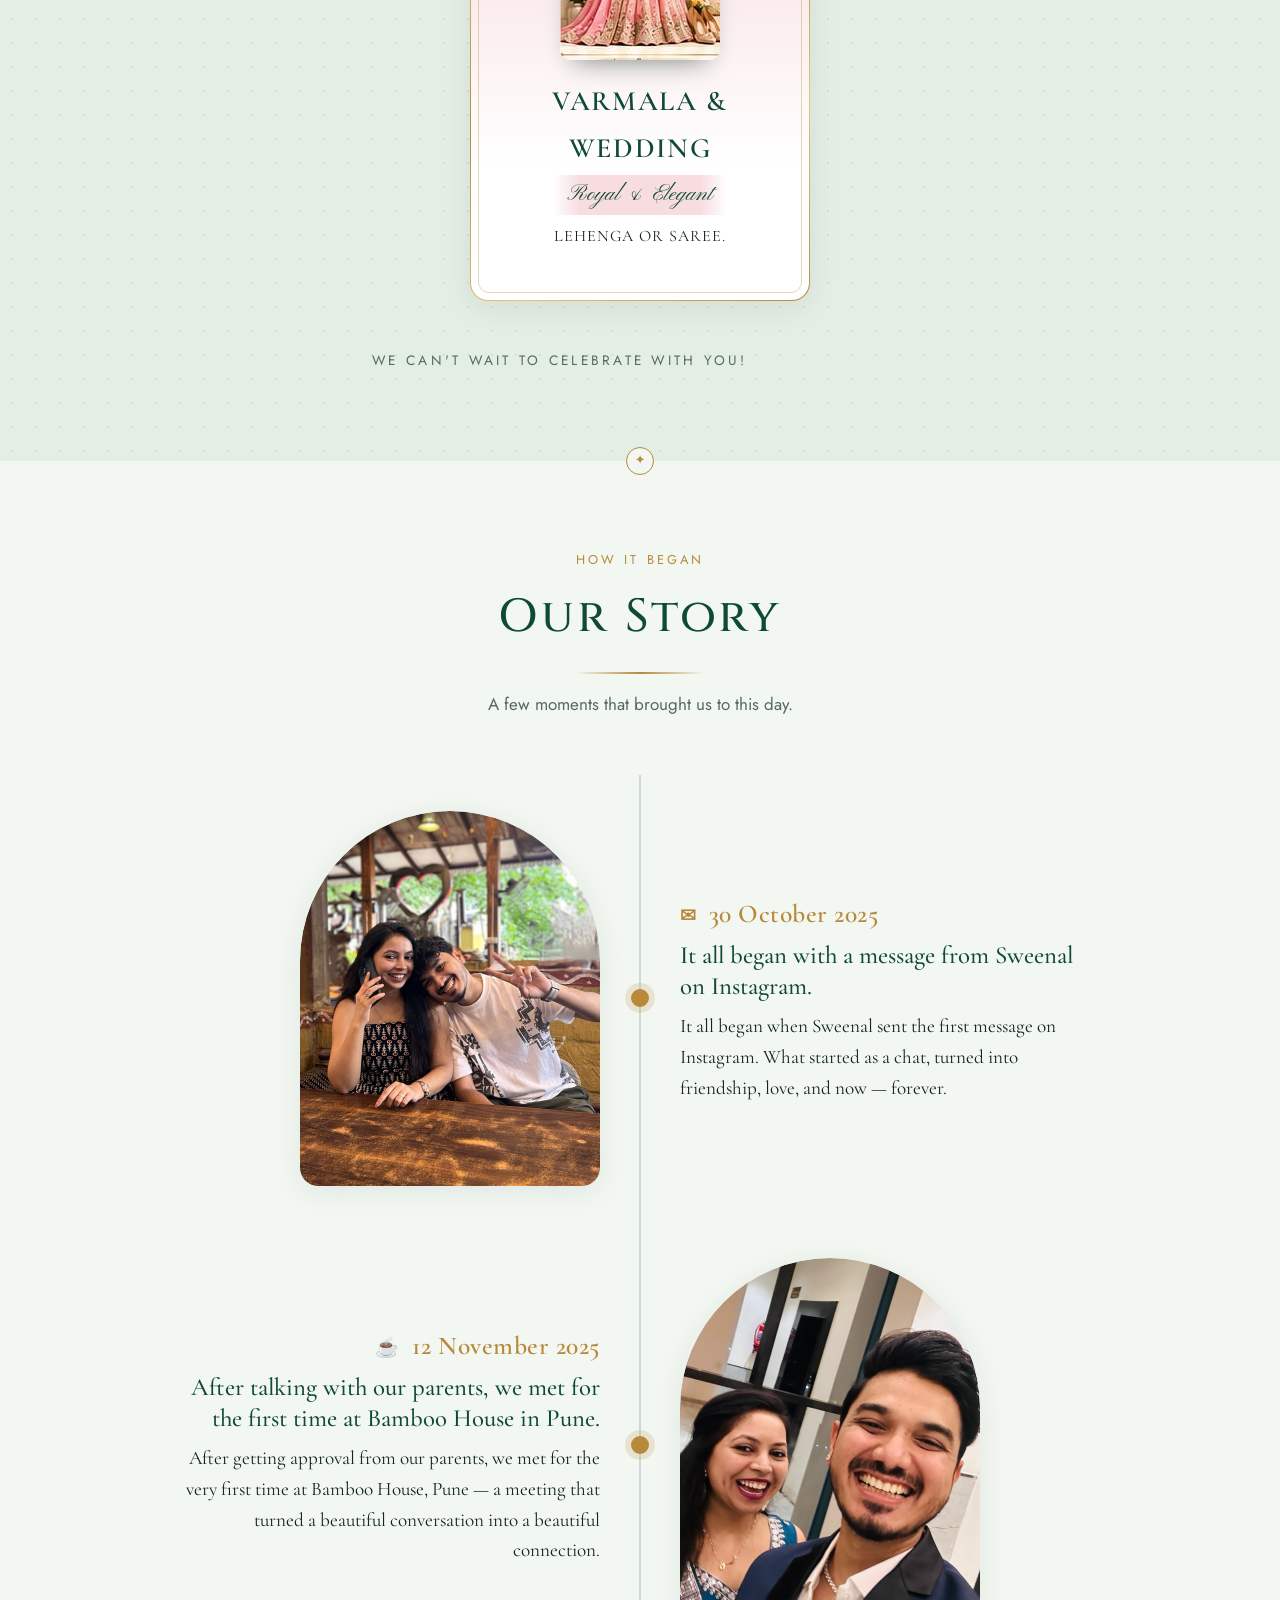
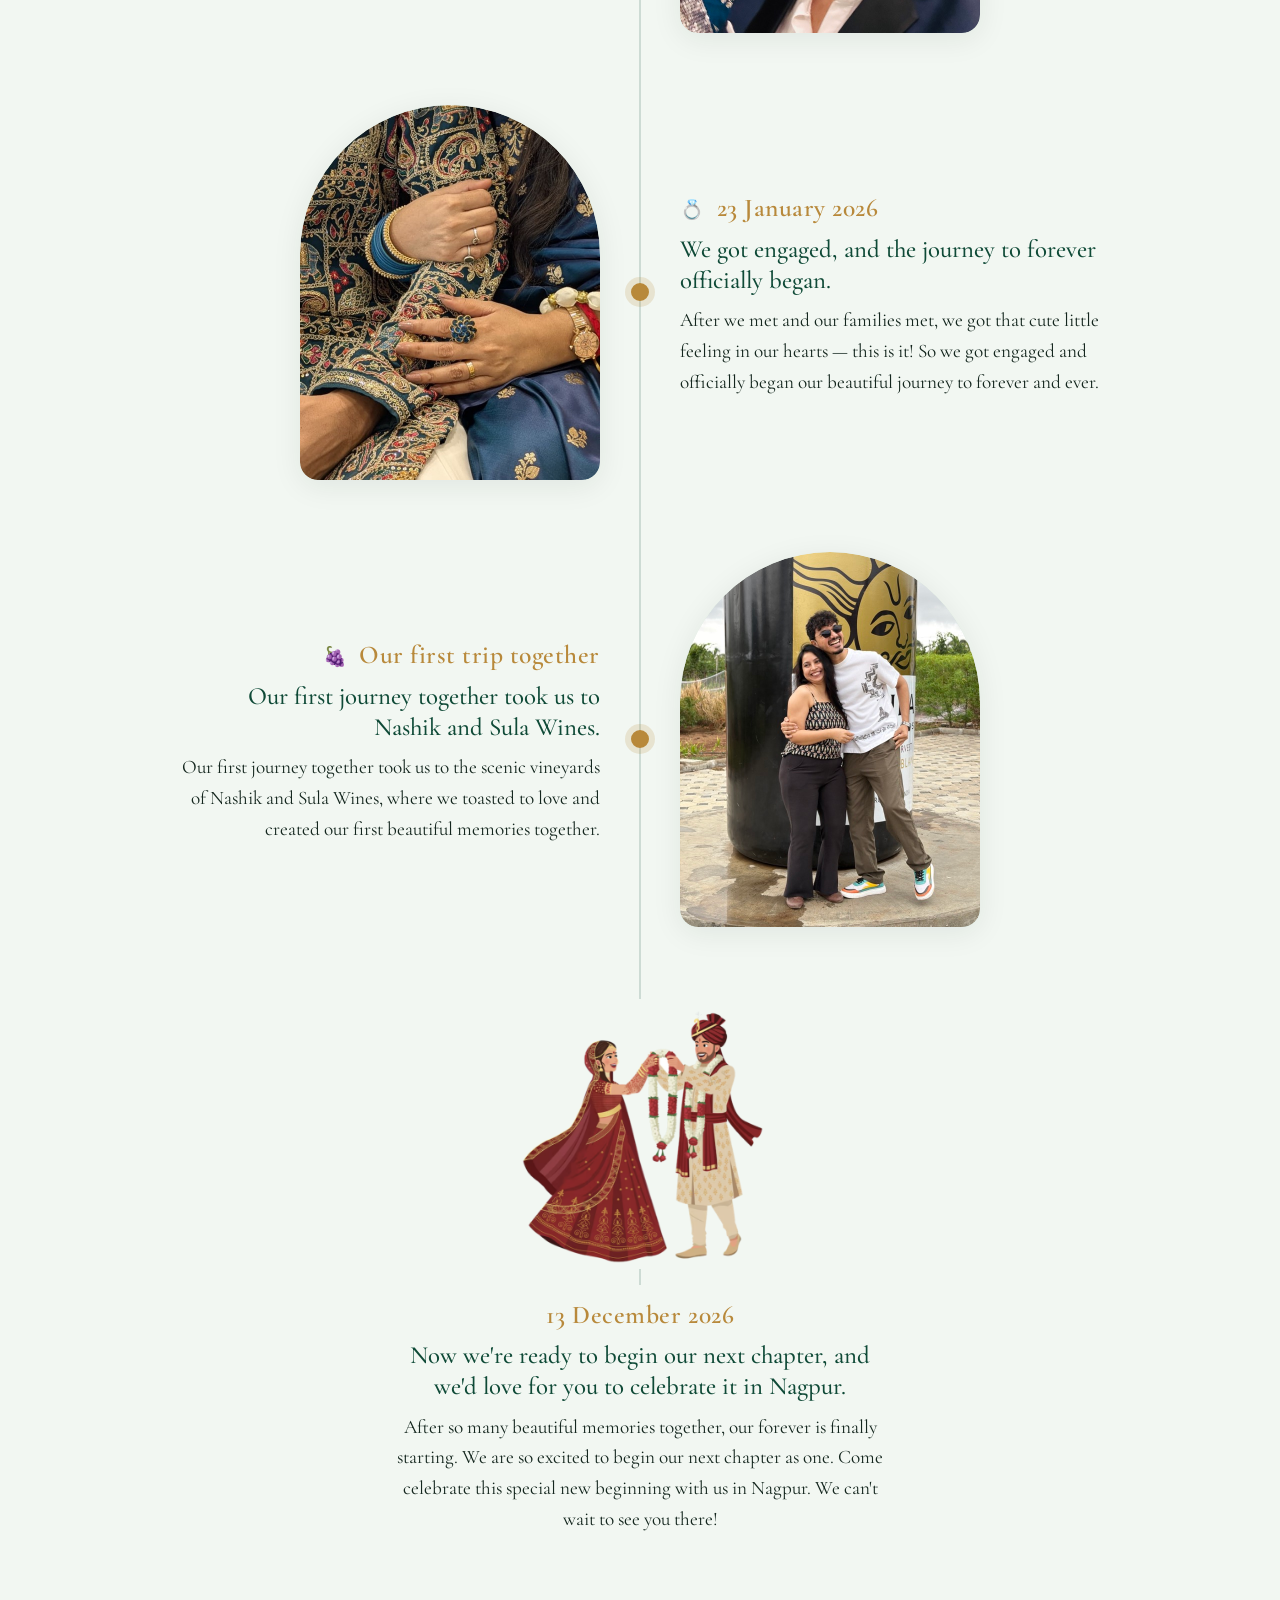
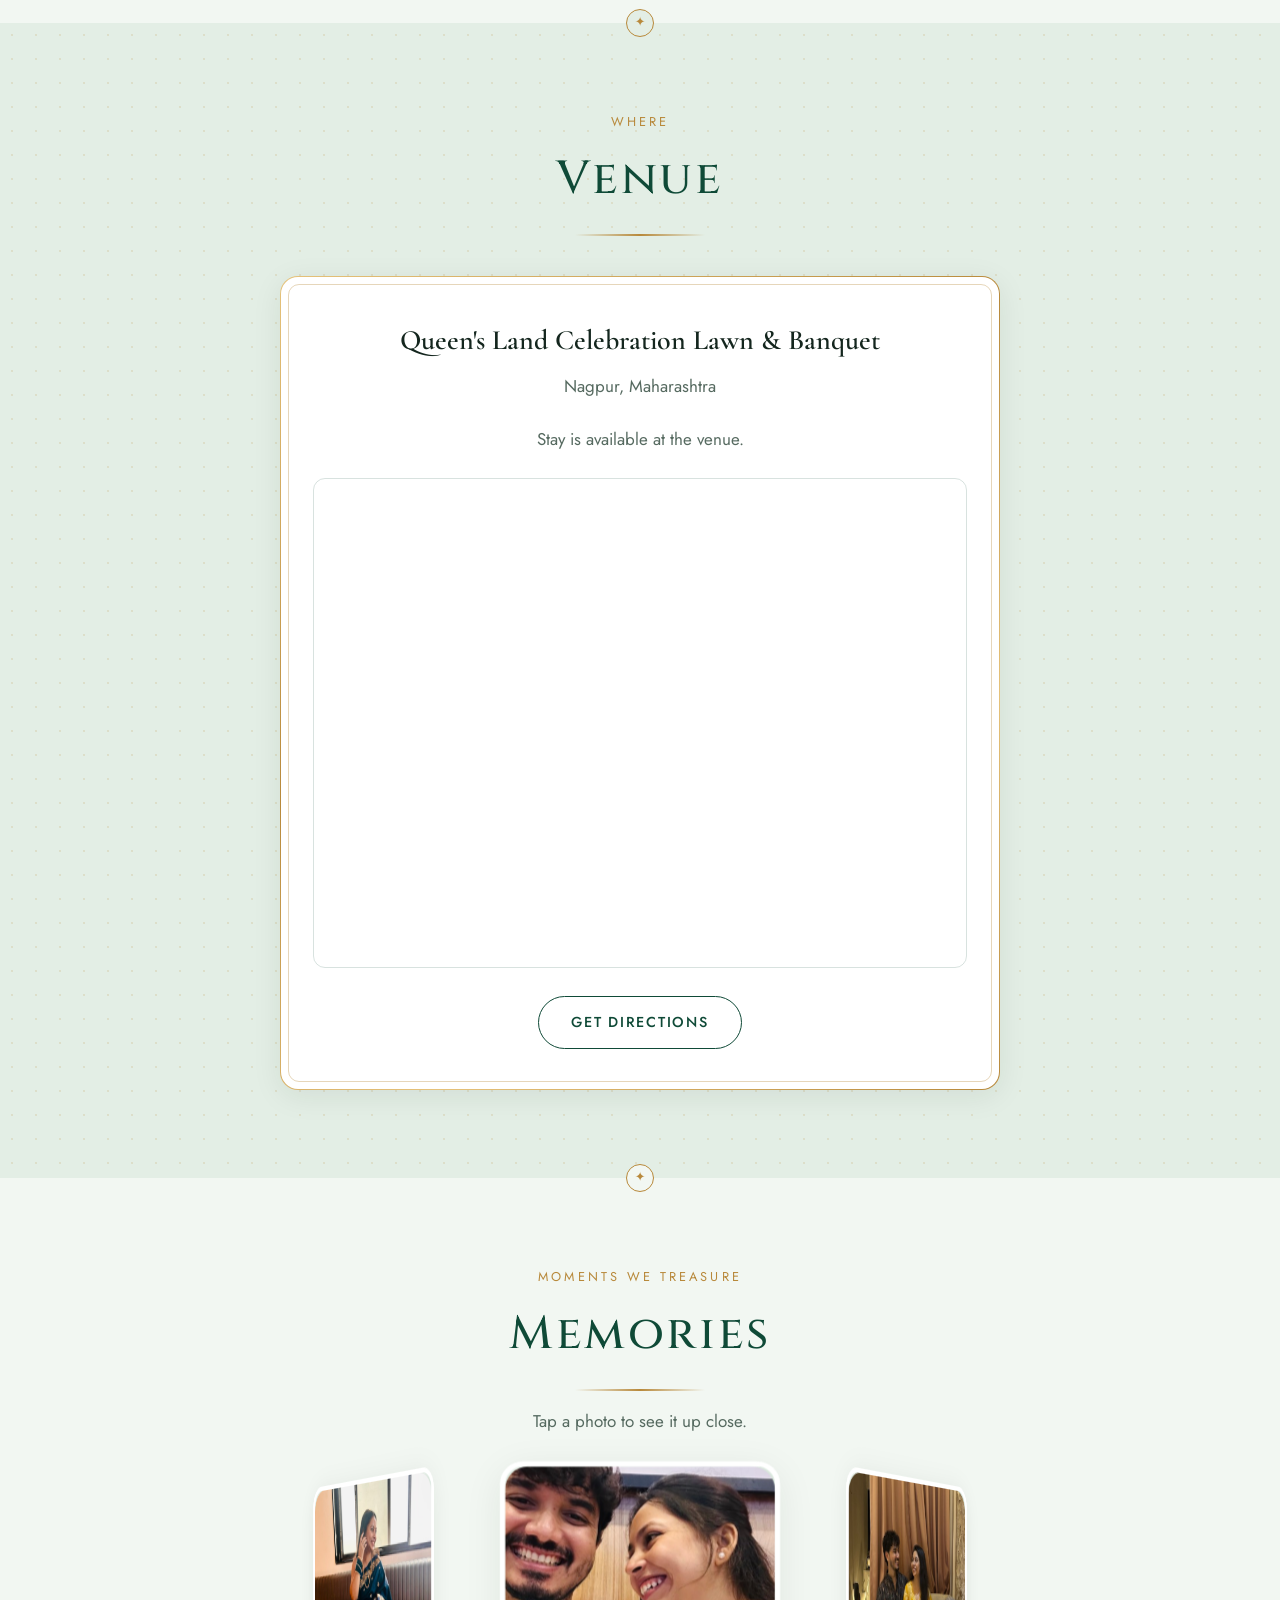
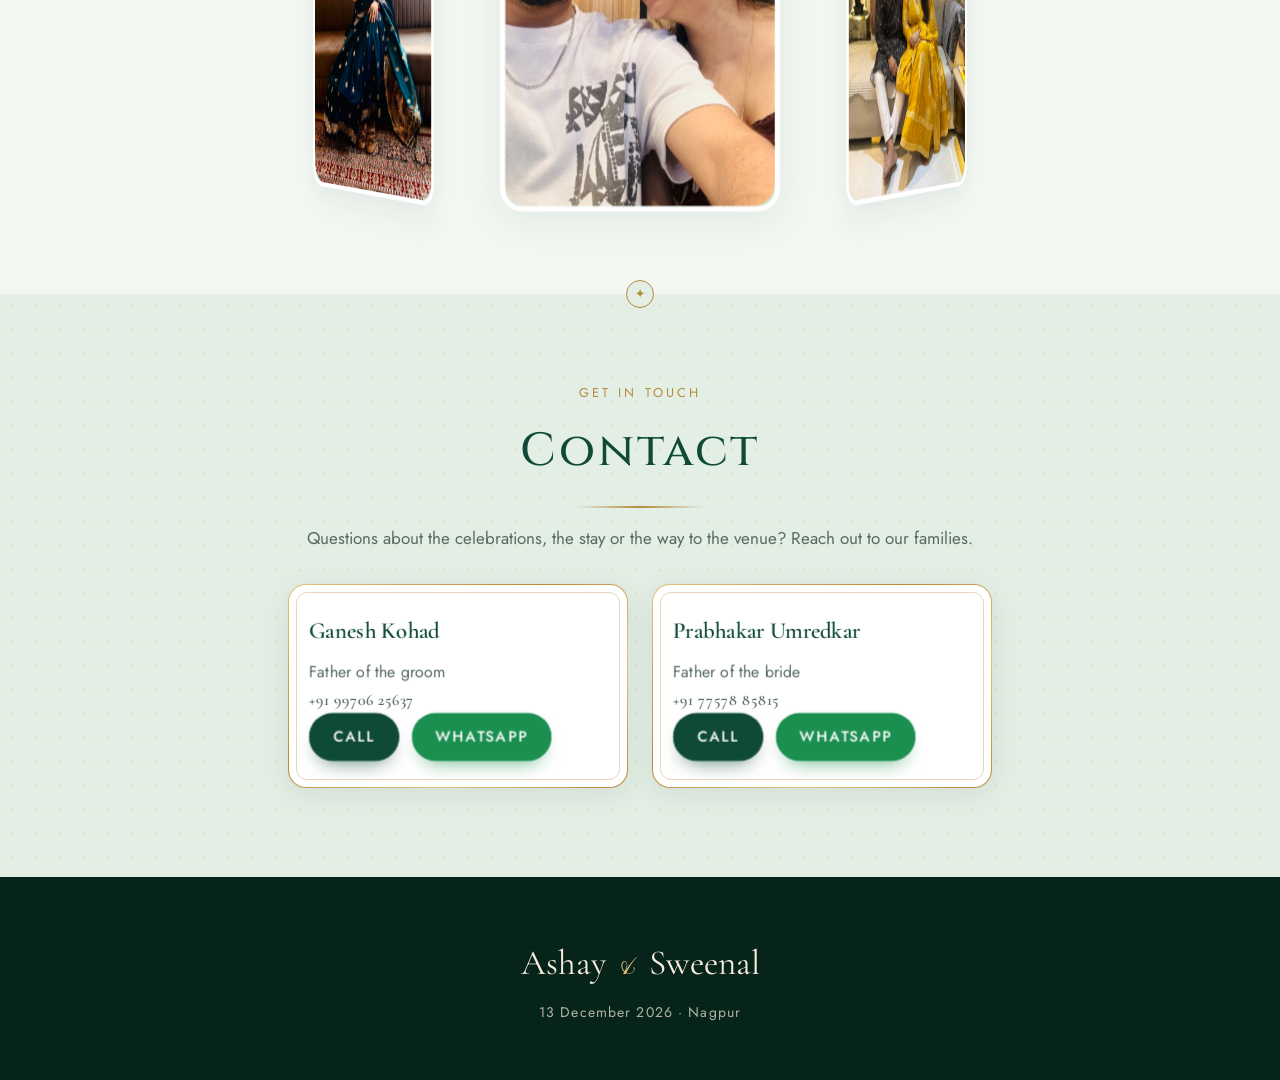
==== commit adef06a6: "Change the wedding time to 5:26 PM and refresh the share card Co-Authored-By: Claude Sonnet 5.5 <nor" ====
--- a/index.html
+++ b/index.html
@@ -3,23 +3,23 @@
   <head>
     <meta charset="UTF-8" />
     <meta name="viewport" content="width=device-width, initial-scale=1.0, maximum-scale=1.0, user-scalable=no" />
-    <meta name="description" content="Sunday, 13 December 2026 · 5:45 PM · Queen's Land Celebration Lawn &amp; Banquet, Nagpur. You are invited!" />
+    <meta name="description" content="Sunday, 13 December 2026 · 5:26 PM · Queen's Land Celebration Lawn &amp; Banquet, Nagpur. You are invited!" />
     <title>Wedding Invitation · Ashay &amp; Sweenal</title>
     <meta property="og:type" content="website" />
     <meta property="og:url" content="https://sweenal-ashay.pages.dev/" />
     <meta property="og:locale" content="en_IN" />
     <meta property="og:site_name" content="Ashay &amp; Sweenal" />
     <meta property="og:title" content="Wedding Invitation · Ashay &amp; Sweenal" />
-    <meta property="og:description" content="Sunday, 13 December 2026 · 5:45 PM · Queen's Land Celebration Lawn &amp; Banquet, Nagpur. You are invited!" />
-    <meta property="og:image" content="https://sweenal-ashay.pages.dev/images/share-wedding-2.jpg" />
+    <meta property="og:description" content="Sunday, 13 December 2026 · 5:26 PM · Queen's Land Celebration Lawn &amp; Banquet, Nagpur. You are invited!" />
+    <meta property="og:image" content="https://sweenal-ashay.pages.dev/images/share-wedding-3.jpg" />
     <meta property="og:image:type" content="image/jpeg" />
     <meta property="og:image:width" content="1200" />
     <meta property="og:image:height" content="630" />
-    <meta property="og:image:alt" content="Wedding invitation card for Ashay &amp; Sweenal: Sunday, 13 December 2026, 5:45 PM, Queen's Land Celebration Lawn &amp; Banquet, Nagpur" />
+    <meta property="og:image:alt" content="Wedding invitation card for Ashay &amp; Sweenal: Sunday, 13 December 2026, 5:26 PM, Queen's Land Celebration Lawn &amp; Banquet, Nagpur" />
     <meta name="twitter:card" content="summary_large_image" />
     <meta name="twitter:title" content="Wedding Invitation · Ashay &amp; Sweenal" />
-    <meta name="twitter:description" content="Sunday, 13 December 2026 · 5:45 PM · Queen's Land Celebration Lawn &amp; Banquet, Nagpur. You are invited!" />
-    <meta name="twitter:image" content="https://sweenal-ashay.pages.dev/images/share-wedding-2.jpg" />
+    <meta name="twitter:description" content="Sunday, 13 December 2026 · 5:26 PM · Queen's Land Celebration Lawn &amp; Banquet, Nagpur. You are invited!" />
+    <meta name="twitter:image" content="https://sweenal-ashay.pages.dev/images/share-wedding-3.jpg" />
     <link rel="canonical" href="https://sweenal-ashay.pages.dev/" />
     <link rel="icon" href="favicon.ico" sizes="48x48" />
     <link rel="icon" type="image/png" sizes="32x32" href="favicon-32.png" />
@@ -85,14 +85,14 @@
               <img class="hero-art hero-art-flip" src="images/varmala.png" width="616" height="640" decoding="async" alt="" />
             </div>
             <div class="divider" aria-hidden="true"><span>✦</span></div>
-            <p class="hero-date">13 December 2026 &middot; 5:45 PM</p>
+            <p class="hero-date">13 December 2026 &middot; 5:26 PM</p>
             <p class="hero-place">Nagpur, Maharashtra</p>
             <div class="scratch" id="scratch" role="button" tabindex="0" aria-label="Scratch the gold foil to reveal a message. Press Enter to reveal it.">
               <p class="scratch-text"><small>Join us in our joy</small>You are invited</p>
               <canvas class="scratch-canvas" id="scratch-canvas" aria-hidden="true"></canvas>
             </div>
 
-            <div class="countdown" id="countdown" data-end="2026-12-14T00:00:00+05:30" data-target="2026-12-13T17:45:00+05:30" aria-live="polite">
+            <div class="countdown" id="countdown" data-end="2026-12-14T00:00:00+05:30" data-target="2026-12-13T17:26:00+05:30" aria-live="polite">
               <div class="cd-unit"><span id="cd-days">--</span><small>Days</small></div>
               <div class="cd-unit"><span id="cd-hours">--</span><small>Hours</small></div>
               <div class="cd-unit"><span id="cd-mins">--</span><small>Minutes</small></div>
@@ -134,7 +134,7 @@
           <div class="event-grid event-grid-single">
             <article class="event-card event-varmala" data-tilt>
               <img class="event-art" src="images/varmala.png" width="616" height="640" loading="lazy" decoding="async" alt="" />
-              <p class="event-time">Evening · 5:45 PM</p>
+              <p class="event-time">Evening · 5:26 PM</p>
               <h4>Varmala &amp; Wedding</h4>
               <p class="event-theme">Royal &amp; elegant</p>
               <p>Queen's Land, Nagpur</p>
@@ -149,7 +149,7 @@
             class="btn btn-primary"
             id="add-calendar"
             data-title="Ashay &amp; Sweenal's Wedding"
-            data-start="2026-12-13T17:45:00+05:30"
+            data-start="2026-12-13T17:26:00+05:30"
             data-location="Queen's Land Celebration Lawn &amp; Banquet, Nagpur, Maharashtra"
             data-description="Varmala &amp; Wedding. Dress code: lehenga or saree · suit, bandhgala or Jodhpuri."
             data-file="sweenal-ashay-wedding.ics"
--- a/css/styles.css
+++ b/css/styles.css
@@ -244,6 +244,31 @@
   transition: opacity 0.5s, transform 0.6s var(--ease-out);
 }
 
+.door-spark {
+  position: absolute;
+  left: var(--x);
+  top: var(--y);
+  width: var(--size);
+  height: var(--size);
+  margin: calc(var(--size) / -2) 0 0 calc(var(--size) / -2);
+  background: var(--color-gold-light);
+  clip-path: polygon(50% 0, 62% 38%, 100% 50%, 62% 62%, 50% 100%, 38% 62%, 0 50%, 38% 38%);
+  opacity: 0;
+  animation: door-twinkle var(--dur) ease-in-out var(--delay) infinite;
+}
+
+@keyframes door-twinkle {
+  0%,
+  100% {
+    opacity: 0;
+    transform: scale(0.2) rotate(0deg);
+  }
+  50% {
+    opacity: 0.95;
+    transform: scale(1) rotate(45deg);
+  }
+}
+
 .invite-seal {
   position: absolute;
   top: calc(50% - var(--seal) / 2);
@@ -1270,6 +1295,7 @@
   max-width: 300px;
   border-radius: 150px 150px var(--radius) var(--radius);
   box-shadow: var(--shadow);
+  overflow: hidden;
 }
 
 .moment .photo-placeholder img {
@@ -1277,6 +1303,12 @@
   height: 100%;
   object-fit: cover;
   border-radius: inherit;
+  /* the same slow zoom as the event illustrations, kept inside the arched frame */
+  animation: art-zoom 9s ease-in-out infinite alternate;
+}
+
+.moment:nth-child(even) .photo-placeholder img {
+  animation-delay: -4.5s;
 }
 
 /* photos fade in once loaded (main.js adds is-loaded) */
@@ -1503,7 +1535,23 @@
   height: 190px;
   margin: 0 auto 0.75rem;
   object-fit: contain;
+  transform-origin: 50% 85%;
   filter: drop-shadow(0 10px 14px rgba(7, 36, 27, 0.22));
+  animation: art-zoom 7s ease-in-out infinite alternate;
+}
+
+/* a slow, smooth zoom in and out, a little out of step from card to card */
+.event-card:nth-child(2) .event-art {
+  animation-delay: -3.5s;
+}
+
+@keyframes art-zoom {
+  from {
+    scale: 1;
+  }
+  to {
+    scale: 1.1;
+  }
 }
 
 .event-link {
@@ -2247,7 +2295,7 @@
   .hero {
     grid-template-columns: minmax(0, 1fr);
     align-items: start;
-    padding: 0.75rem 0.25rem 2.5rem;
+    padding: 0.75rem 0.5rem 2.5rem;
   }
 
   .hero-stage {
@@ -2262,16 +2310,16 @@
 
   /* a compact hero so the scratch card is on the first screen without scrolling */
   .ganesh-medallion {
-    width: 70px;
-    height: 70px;
+    width: 60px;
+    height: 60px;
     margin-bottom: 0.4rem;
   }
 
   .hero-card > .ganesh::before {
-    top: -50px;
-    width: 170px;
-    height: 170px;
-    margin-left: -85px;
+    top: -43px;
+    width: 146px;
+    height: 146px;
+    margin-left: -73px;
   }
 
   .ganesh-mantra {
@@ -2340,7 +2388,7 @@
 
   /* the top radius is exactly half the card's width (100vw minus the hero's side padding), so the top is a true semicircle */
   .hero-arch {
-    border-radius: calc(50vw - 0.25rem) calc(50vw - 0.25rem) var(--radius) var(--radius);
+    border-radius: calc(50vw - 0.5rem) calc(50vw - 0.5rem) var(--radius) var(--radius);
   }
 
   .music-toggle {
@@ -2455,7 +2503,7 @@
 
 @media (max-width: 400px) {
   .hero {
-    padding-inline: 0.125rem;
+    padding-inline: 0.4rem;
   }
 
   .hero-card {
@@ -2463,7 +2511,7 @@
   }
 
   .hero-arch {
-    border-radius: calc(50vw - 0.125rem) calc(50vw - 0.125rem) var(--radius) var(--radius);
+    border-radius: calc(50vw - 0.4rem) calc(50vw - 0.4rem) var(--radius) var(--radius);
   }
 
   .countdown {
@@ -2530,6 +2578,8 @@
   .js.invite-open .hero::before,
   .js.invite-open .hero::after,
   .js.invite-open .hero-stage::before,
+  .event-art,
+  .moment .photo-placeholder img,
   .hero-card,
   .js.invite-open .hero-card,
   .invite-seal,
